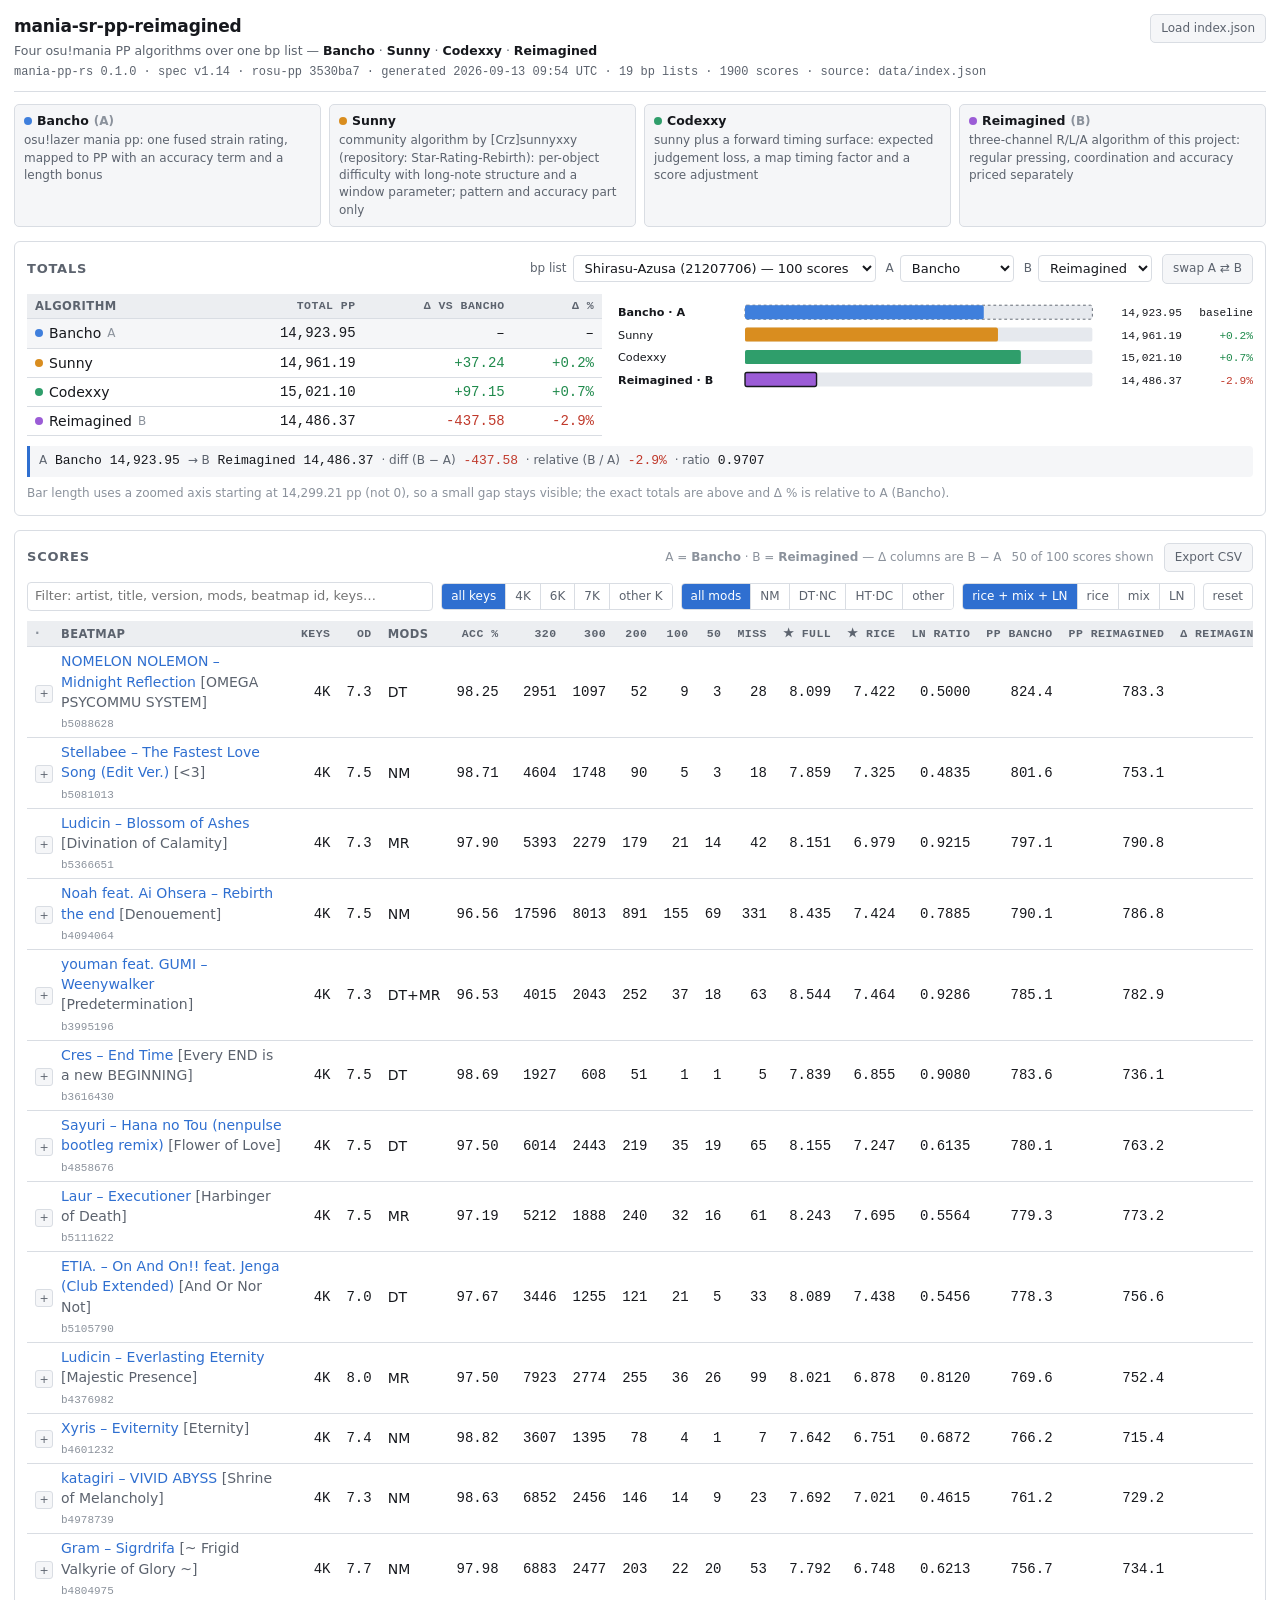
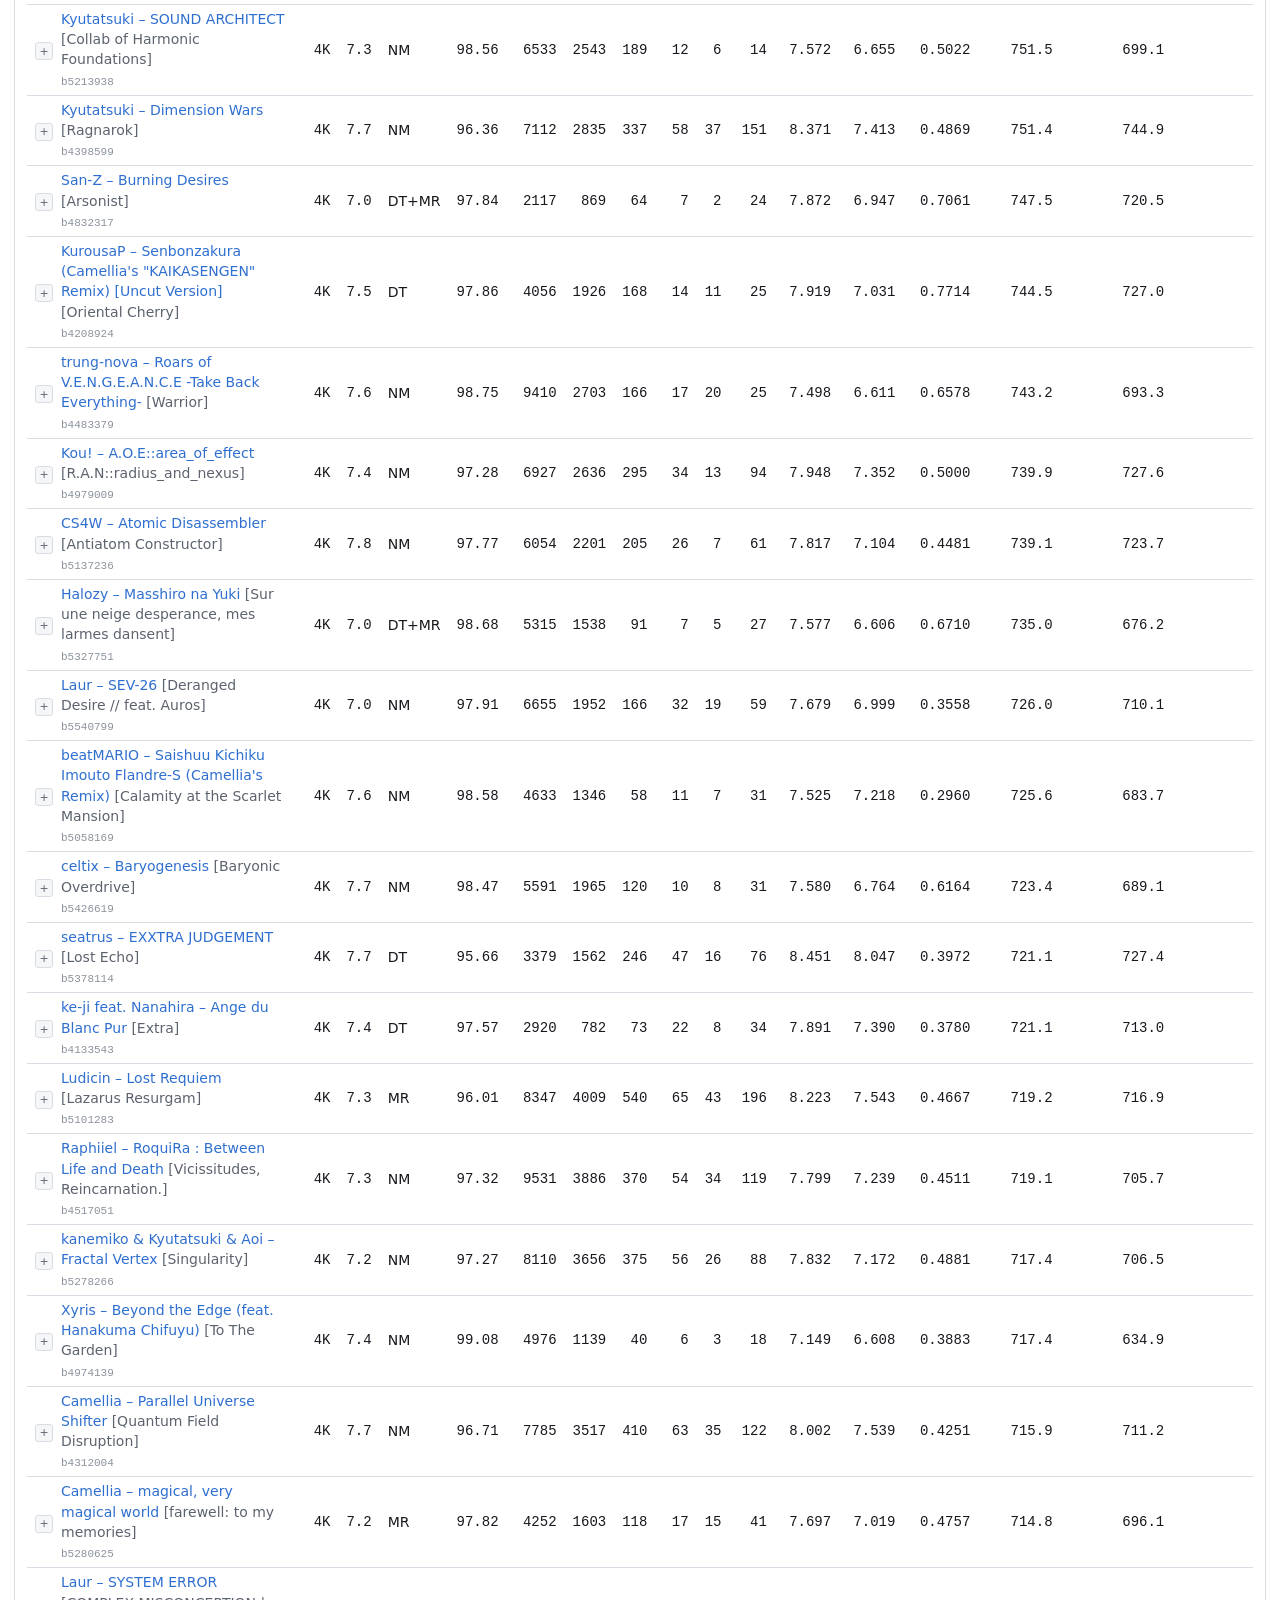
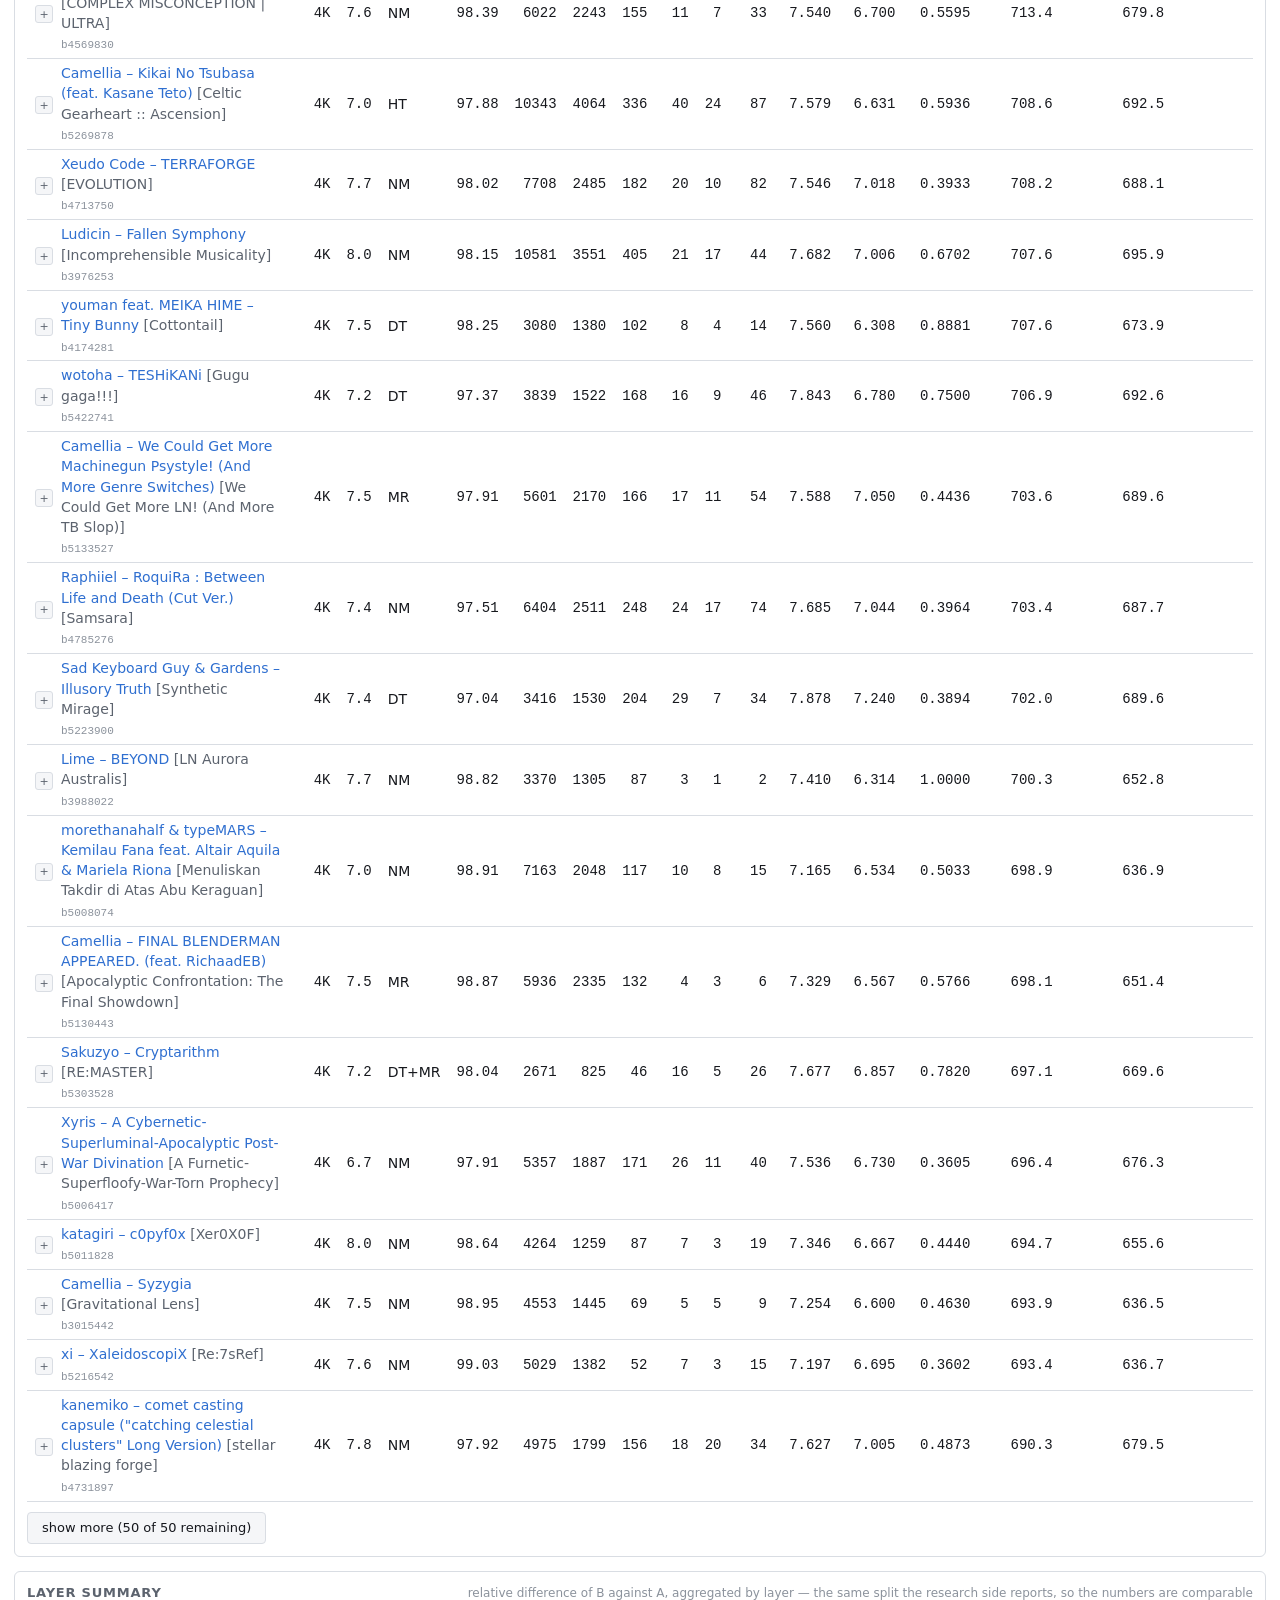
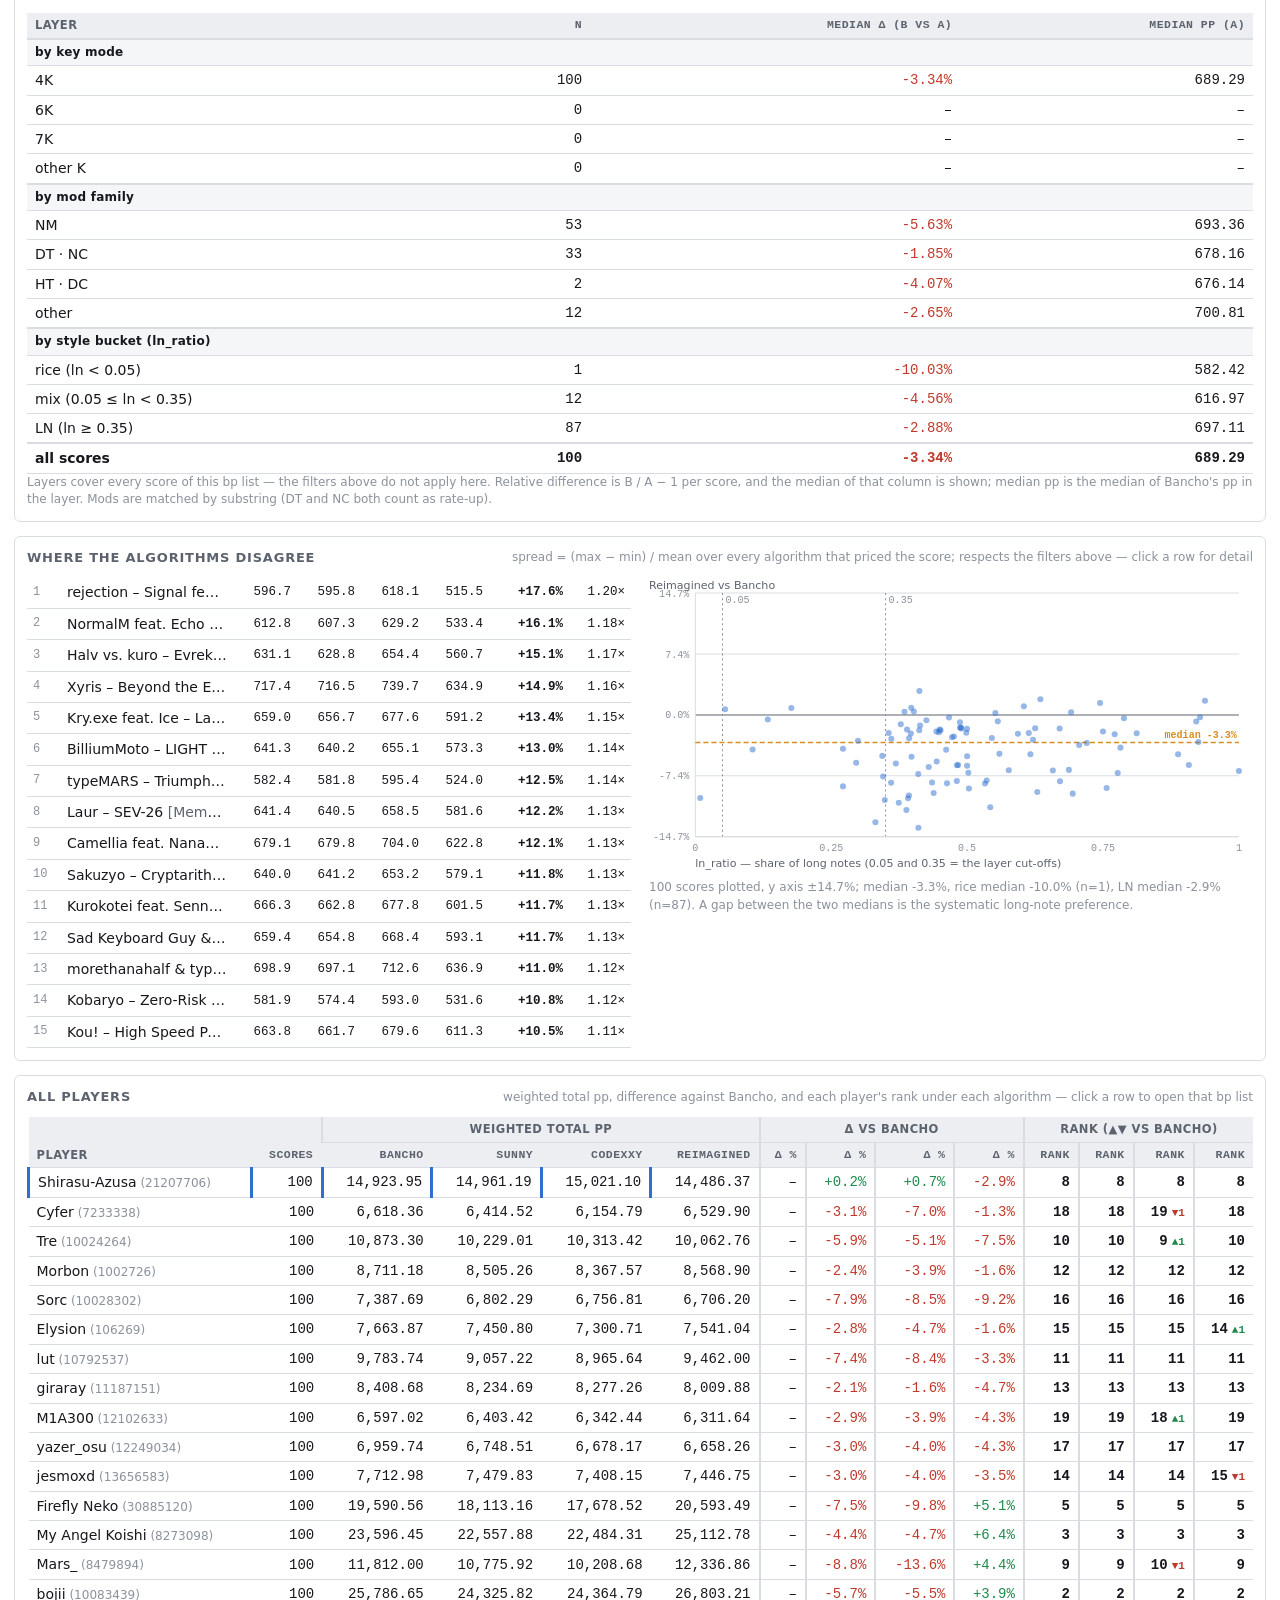
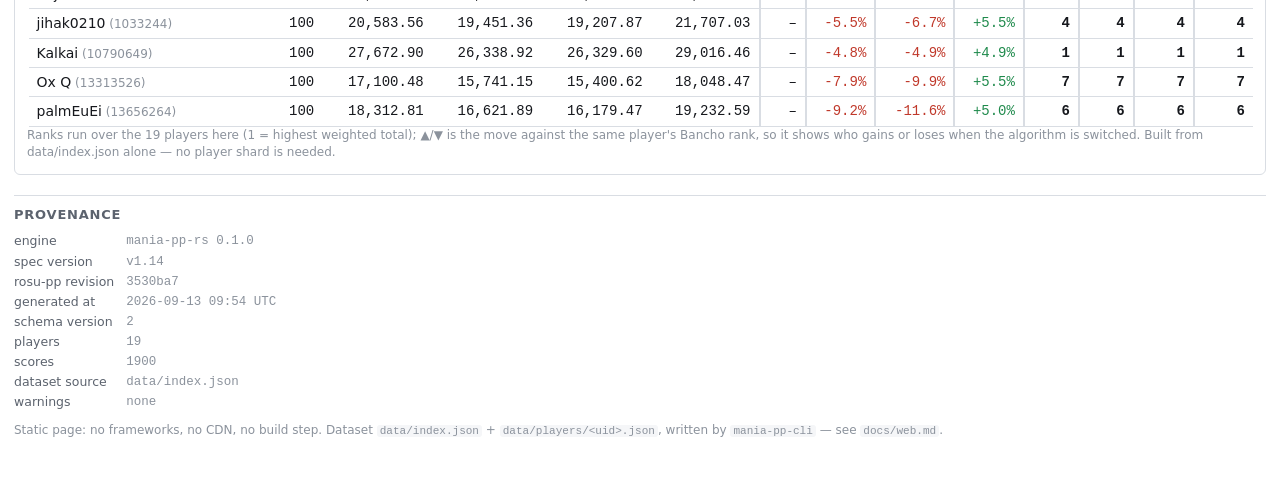
==== docs/index.html @ dc4accb8 "feat: per-algorithm source layout, sharded columnar dataset, 19-player fixture, richer site Structur" ====
<!doctype html>
<html lang="en">
<head>
<meta charset="utf-8">
<meta name="viewport" content="width=device-width, initial-scale=1">
<title>mania-sr-pp-reimagined — osu!mania PP algorithm comparison</title>
<link rel="icon" href="data:,">
<link rel="stylesheet" href="styles.css">
</head>
<body>

<header class="site-head">
  <div class="head-main">
    <h1>mania-sr-pp-reimagined</h1>
    <p class="tagline">Four osu!mania PP algorithms over one bp list —
      <strong>Bancho</strong> · <strong>Sunny</strong> · <strong>Codexxy</strong> · <strong>Reimagined</strong></p>
    <p class="meta" id="meta">no dataset loaded</p>
  </div>
  <label class="btn-file" title="Load data/index.json from your machine">
    Load index.json
    <input type="file" id="file-head" accept=".json,application/json" hidden>
  </label>
</header>

<!-- Data caveats: locally loaded file, unexpected schema_version, engine warnings. -->
<p class="note" id="source-note" hidden></p>

<!-- Empty state: data/index.json is missing or unreadable. Manual loading is the way in. -->
<section class="loader" id="loader" hidden>
  <h2 id="loader-title">No dataset yet</h2>
  <p class="why" id="loader-why"></p>
  <p class="hint" id="loader-hint"></p>
  <pre class="cmd"><code>cargo run --release -p mania-pp-cli -- \
  --fixture fixtures/bp-lists.tsv \
  --maps    /path/to/osu/map/cache \
  --out     docs/data</code></pre>
  <div class="drop drop-zone" id="drop">
    <strong>Drop <code>data/index.json</code> here</strong>
    <span>or</span>
    <label class="btn-file">choose a file<input type="file" id="file-drop" accept=".json,application/json" hidden></label>
  </div>
  <p class="hint">The file is read in your browser — it is not uploaded anywhere. Player shards
    (<code>data/players/&lt;uid&gt;.json</code>) are still fetched from this directory, so the full
    view needs the site served over HTTP; a single player shard can also be dropped here on its own.</p>
  <p class="err" id="loader-err" hidden></p>
</section>

<!-- Plain-English description of each algorithm, from the data file when present. -->
<section class="legend" id="legend" hidden></section>

<main>
  <!-- 1. Per-player summary + 2. pairwise A/B selection and its bar chart. -->
  <section class="panel" id="panel-summary" hidden>
    <div class="panel-head">
      <h2>Totals</h2>
      <div class="controls">
        <label class="pick">bp list
          <select id="user-select"></select>
        </label>
        <label class="pick">A <select id="algo-a" aria-label="Algorithm A (baseline)"></select></label>
        <label class="pick">B <select id="algo-b" aria-label="Algorithm B"></select></label>
        <button type="button" class="btn" id="swap-ab" title="Swap A and B">swap A ⇄ B</button>
      </div>
    </div>
    <div class="summary">
      <div class="summary-table" id="total-table"></div>
      <div class="summary-chart" id="total-chart"></div>
    </div>
    <p class="ab-line" id="ab-line"></p>
    <p class="hint" id="total-note"></p>
  </section>

  <!-- Broken or missing shard: the summary above still comes from the index. -->
  <section class="panel panel-error" id="panel-shard-error" hidden>
    <h2 id="shard-error-title">Player data unavailable</h2>
    <p class="err" id="shard-error-text"></p>
    <p class="hint">The weighted totals above are read from <code>data/index.json</code> and stay
      valid; everything that needs the individual scores does not. Reload the page or pick another
      bp list to try again.</p>
    <p><button type="button" class="btn" id="shard-retry">retry this bp list</button></p>
  </section>

  <!-- 3. rank shift, 4. full metadata, 8. CSV export. -->
  <section class="panel" id="panel-scores" hidden>
    <div class="panel-head">
      <h2>Scores</h2>
      <div class="controls">
        <span class="hint" id="ab-note"></span>
        <span class="hint" id="score-count"></span>
        <button type="button" class="btn" id="export-csv">Export CSV</button>
      </div>
    </div>

    <div class="filters">
      <input type="search" id="q" placeholder="Filter: artist, title, version, mods, beatmap id, keys…" autocomplete="off" aria-label="Free-text filter">
      <div class="chips" role="group" aria-label="Keys filter">
        <button type="button" class="chip is-on" data-f="keys" data-v="all" aria-pressed="true">all keys</button>
        <button type="button" class="chip" data-f="keys" data-v="4" aria-pressed="false">4K</button>
        <button type="button" class="chip" data-f="keys" data-v="6" aria-pressed="false">6K</button>
        <button type="button" class="chip" data-f="keys" data-v="7" aria-pressed="false">7K</button>
        <button type="button" class="chip" data-f="keys" data-v="other" aria-pressed="false">other K</button>
      </div>
      <div class="chips" role="group" aria-label="Mods filter">
        <button type="button" class="chip is-on" data-f="mods" data-v="all" aria-pressed="true">all mods</button>
        <button type="button" class="chip" data-f="mods" data-v="nm" aria-pressed="false">NM</button>
        <button type="button" class="chip" data-f="mods" data-v="dt" aria-pressed="false">DT·NC</button>
        <button type="button" class="chip" data-f="mods" data-v="ht" aria-pressed="false">HT·DC</button>
        <button type="button" class="chip" data-f="mods" data-v="other" aria-pressed="false">other</button>
      </div>
      <div class="chips" role="group" aria-label="Style filter">
        <button type="button" class="chip is-on" data-f="ln" data-v="all" aria-pressed="true">rice + mix + LN</button>
        <button type="button" class="chip" data-f="ln" data-v="rice" aria-pressed="false">rice</button>
        <button type="button" class="chip" data-f="ln" data-v="mix" aria-pressed="false">mix</button>
        <button type="button" class="chip" data-f="ln" data-v="ln" aria-pressed="false">LN</button>
      </div>
      <button type="button" class="chip reset" id="f-reset">reset</button>
    </div>

    <div class="table-wrap">
      <table id="score-table" class="scores">
        <thead></thead>
        <tbody></tbody>
      </table>
    </div>
    <p class="more"><button type="button" id="show-more" hidden>show more</button></p>
  </section>

  <!-- 5. Layer summary: key mode / mod family / style bucket, relative difference B vs A. -->
  <section class="panel" id="panel-layers" hidden>
    <div class="panel-head">
      <h2>Layer summary</h2>
      <span class="hint">relative difference of B against A, aggregated by layer — the same split the
        research side reports, so the numbers are comparable</span>
    </div>
    <div class="table-wrap" id="layer-table"></div>
    <p class="hint" id="layer-note"></p>
  </section>

  <!-- 6. Disagreement: normalised spread over all four algorithms + an LN-ratio scatter. -->
  <section class="panel" id="panel-disagree" hidden>
    <div class="panel-head">
      <h2>Where the algorithms disagree</h2>
      <span class="hint">spread = (max − min) / mean over every algorithm that priced the score;
        respects the filters above — click a row for detail</span>
    </div>
    <div class="dis-agree">
      <div class="dis-list" id="disagree"></div>
      <div class="scatter-box">
        <div id="scatter"></div>
        <p class="hint" id="scatter-note"></p>
      </div>
    </div>
  </section>

  <!-- 7. Cross-player overview, straight from the index (no shards needed). -->
  <section class="panel" id="panel-overview" hidden>
    <div class="panel-head">
      <h2>All players</h2>
      <span class="hint">weighted total pp, difference against Bancho, and each player's rank under
        each algorithm — click a row to open that bp list</span>
    </div>
    <div class="table-wrap" id="overview-table"></div>
    <p class="hint" id="overview-note"></p>
  </section>
</main>

<!-- 9. Provenance: exactly which build produced these numbers. -->
<footer>
  <h2>Provenance</h2>
  <dl class="prov" id="prov"></dl>
  <p class="hint">Static page: no frameworks, no CDN, no build step. Dataset
    <code>data/index.json</code> + <code>data/players/&lt;uid&gt;.json</code>, written by
    <code>mania-pp-cli</code> — see <code>docs/web.md</code>.</p>
</footer>

<div class="drag-hint" id="drag-hint" hidden>Drop <code>index.json</code> to load it</div>

<noscript><p class="note">This page needs JavaScript to read and render
  <code>data/index.json</code>.</p></noscript>
<script src="app.js"></script>
</body>
</html>
---- docs/styles.css ----
/* mania PP algorithm comparison — dense, data-first, light/dark aware. */

:root {
  --bg: #ffffff;
  --bg-soft: #f5f6f8;
  --bg-head: #eceef1;
  --fg: #16181d;
  --fg-dim: #5c636e;
  --fg-faint: #8b929c;
  --line: #d9dde3;
  --track: #e6e9ee;
  --accent: #2f6fd0;
  --a-bancho: #3f7fdc;
  --a-sunny: #d98d1f;
  --a-codexxy: #2f9e6b;
  --a-reimagined: #9b5cd6;
  --up: #1f8a4c;
  --down: #c0392b;
  --mono: ui-monospace, SFMono-Regular, "SF Mono", Menlo, Consolas, "Liberation Mono", monospace;
}

@media (prefers-color-scheme: dark) {
  :root {
    --bg: #16181c;
    --bg-soft: #1d2026;
    --bg-head: #23272e;
    --fg: #e7eaef;
    --fg-dim: #a3abb6;
    --fg-faint: #79818d;
    --line: #313640;
    --track: #2b3038;
    --accent: #79aef5;
    --a-bancho: #6fa2ee;
    --a-sunny: #e8ab50;
    --a-codexxy: #56c191;
    --a-reimagined: #bb8ceb;
    --up: #5cc98a;
    --down: #f08a7d;
  }
}

* { box-sizing: border-box; }

/* Author `display` rules would otherwise beat the UA stylesheet for [hidden]. */
[hidden] { display: none !important; }

body {
  margin: 0;
  padding: 0 14px 40px;
  background: var(--bg);
  color: var(--fg);
  font: 14px/1.45 system-ui, -apple-system, "Segoe UI", Roboto, sans-serif;
  -webkit-text-size-adjust: 100%;
}

h1 { font-size: 17px; margin: 0; letter-spacing: -0.01em; }
h2 { font-size: 13px; margin: 0; text-transform: uppercase; letter-spacing: 0.06em; color: var(--fg-dim); }
code { font-family: var(--mono); font-size: 0.92em; background: var(--bg-soft); padding: 0 3px; border-radius: 3px; }
a { color: var(--accent); text-decoration: none; }
a:hover { text-decoration: underline; }
.hint { color: var(--fg-faint); font-size: 12px; margin: 0; }
/* Every numeral on the page is monospace and tabular, so columns line up. */
.num, .fig, td.num, th.num { font-family: var(--mono); font-variant-numeric: tabular-nums; }
.up { color: var(--up); }
.down { color: var(--down); }

/* ---------------------------------------------------------------- header -- */

.site-head {
  display: flex; align-items: flex-start; justify-content: space-between; gap: 12px;
  padding: 14px 0 10px; border-bottom: 1px solid var(--line); flex-wrap: wrap;
}
.site-head .head-main { min-width: 0; }
.meta { margin: 4px 0 0; font-size: 12px; color: var(--fg-dim); font-family: var(--mono); }
.tagline { margin: 3px 0 0; font-size: 12.5px; color: var(--fg-dim); }
.tagline strong { color: var(--fg); font-weight: 600; }

.btn-file, .btn {
  display: inline-block; padding: 5px 10px; border: 1px solid var(--line); border-radius: 5px;
  background: var(--bg-soft); font: inherit; font-size: 12px; cursor: pointer; white-space: nowrap;
  color: var(--fg-dim);
}
.btn-file:hover, .btn:hover { border-color: var(--accent); color: var(--fg); }
.btn:disabled { opacity: 0.5; cursor: default; border-color: var(--line); color: var(--fg-faint); }

.note {
  margin: 10px 0 0; padding: 8px 10px; border-left: 3px solid var(--a-sunny);
  background: var(--bg-soft); font-size: 12.5px; color: var(--fg-dim); border-radius: 0 4px 4px 0;
}
.note strong { color: var(--down); }

/* ---------------------------------------------------------------- loader -- */

.loader {
  margin-top: 14px; padding: 14px; border: 1px solid var(--line); border-radius: 6px; background: var(--bg-soft);
}
.loader h2 { text-transform: none; letter-spacing: 0; font-size: 15px; color: var(--fg); margin-bottom: 8px; }
.loader .why { font-size: 12.5px; color: var(--fg-dim); font-family: var(--mono); white-space: pre-wrap; margin: 0 0 8px; }
.loader .hint { margin: 0 0 8px; }
pre.cmd {
  margin: 0 0 12px; padding: 9px 10px; overflow-x: auto; border: 1px solid var(--line); border-radius: 4px;
  background: var(--bg); font-family: var(--mono); font-size: 12px; line-height: 1.5; color: var(--fg-dim);
}
pre.cmd code { background: none; padding: 0; }
.drop {
  margin-top: 4px; padding: 20px 14px; border: 2px dashed var(--line); border-radius: 6px;
  display: flex; gap: 10px; align-items: center; justify-content: center; flex-wrap: wrap;
  font-size: 13px; color: var(--fg-dim); background: var(--bg);
}
.drop.over { border-color: var(--accent); color: var(--fg); }
.err { margin: 10px 0 0; color: var(--down); font-size: 12.5px; }

/* ---------------------------------------------------------------- legend -- */

.legend { margin-top: 12px; display: flex; flex-wrap: wrap; gap: 8px; }
.legend .card {
  flex: 1 1 210px; border: 1px solid var(--line); border-radius: 5px; padding: 7px 9px; background: var(--bg-soft);
}
.legend .name { font-weight: 600; font-size: 12.5px; display: flex; align-items: center; gap: 5px; }
.legend .desc { font-size: 12px; color: var(--fg-dim); margin-top: 2px; }
.legend-note { flex: 1 1 100%; }
.dot { width: 8px; height: 8px; border-radius: 50%; display: inline-block; flex: none; }

/* algorithm colours (shared by legend, table dots, SVG bars and scatter) */
.c-bancho { background: var(--a-bancho); }
.c-sunny { background: var(--a-sunny); }
.c-codexxy { background: var(--a-codexxy); }
.c-reimagined { background: var(--a-reimagined); }
.c-other { background: var(--fg-faint); }

/* --------------------------------------------------------------- panels -- */

main { margin-top: 14px; display: flex; flex-direction: column; gap: 14px; }
.panel { border: 1px solid var(--line); border-radius: 6px; padding: 12px; }
.panel-error { border-color: var(--down); }
.panel-head { display: flex; align-items: center; justify-content: space-between; gap: 12px; flex-wrap: wrap; margin-bottom: 10px; }
.controls { display: flex; align-items: center; gap: 10px; flex-wrap: wrap; }
.pick { font-size: 12px; color: var(--fg-dim); display: flex; align-items: center; gap: 6px; }
select, input[type="search"] {
  font: inherit; font-size: 13px; padding: 4px 7px; color: var(--fg);
  background: var(--bg); border: 1px solid var(--line); border-radius: 4px;
}
input[type="search"] { flex: 1 1 260px; min-width: 180px; }
.empty { color: var(--fg-faint); font-size: 13px; margin: 6px 0; }

/* -------------------------------------------------------------- summary -- */

.summary { display: flex; gap: 16px; flex-wrap: wrap; align-items: flex-start; }
/* min-width:0 + overflow so a narrow phone scrolls the table instead of the page. */
.summary-table { flex: 1 1 360px; min-width: 0; overflow-x: auto; }
.summary-chart { flex: 1 1 420px; min-width: 0; }
.ab-line {
  margin: 10px 0 0; font-family: var(--mono); font-variant-numeric: tabular-nums; font-size: 13px;
  padding: 6px 9px; background: var(--bg-soft); border-left: 3px solid var(--accent); border-radius: 0 4px 4px 0;
}
.ab-line .role { font-family: system-ui, sans-serif; color: var(--fg-dim); font-size: 12px; }
#total-note { margin-top: 8px; }
tr.is-baseline td { background: var(--bg-soft); }

table { border-collapse: collapse; width: 100%; }
th, td { text-align: left; padding: 4px 8px; border-bottom: 1px solid var(--line); }
thead th {
  font-size: 11.5px; text-transform: uppercase; letter-spacing: 0.04em; color: var(--fg-dim);
  background: var(--bg-head); white-space: nowrap; vertical-align: bottom;
}
/* Sticky only for the long score table; a sticky short table just paints over itself. */
table.scores thead th { position: sticky; top: 0; z-index: 1; }
tbody tr:hover { background: var(--bg-soft); }
.alg-name { display: flex; align-items: center; gap: 6px; white-space: nowrap; }
tr.row-active td { border-left: 3px solid var(--accent); }

/* ------------------------------------------------------------ bar chart -- */

.barchart { display: block; width: 100%; height: auto; max-width: 680px; }
.barchart text { fill: var(--fg); font-size: 12px; font-family: system-ui, sans-serif; }
.barchart text.val, .barchart text.delta { font-family: var(--mono); font-variant-numeric: tabular-nums; }
.barchart text.axis { fill: var(--fg-faint); font-size: 11px; }
/* SVG text needs `fill`, not `color`, so the sign colours are restated here. */
.barchart text.up { fill: var(--up); }
.barchart text.down { fill: var(--down); }
.barchart rect.track { fill: var(--track); }
.barchart rect.bar { fill: var(--fg-faint); }
.barchart g.alg-bancho rect.bar { fill: var(--a-bancho); }
.barchart g.alg-sunny rect.bar { fill: var(--a-sunny); }
.barchart g.alg-codexxy rect.bar { fill: var(--a-codexxy); }
.barchart g.alg-reimagined rect.bar { fill: var(--a-reimagined); }
.barchart g.alg-other rect.bar { fill: var(--fg-faint); }
.barchart g.alg-other { fill: var(--fg-faint); }
.barchart g.is-a text.lbl, .barchart g.is-b text.lbl { font-weight: 700; }
.barchart g.is-b rect.bar { stroke: var(--fg); stroke-width: 1.5; }
.barchart g.is-a rect.track { stroke: var(--fg-dim); stroke-width: 1; stroke-dasharray: 3 3; }

/* -------------------------------------------------------------- filters -- */

.filters { display: flex; flex-wrap: wrap; gap: 8px; align-items: center; margin-bottom: 10px; }
.chips { display: flex; gap: 0; border: 1px solid var(--line); border-radius: 4px; overflow: hidden; }
.chip {
  font: inherit; font-size: 12px; padding: 4px 9px; border: 0; border-right: 1px solid var(--line);
  background: var(--bg); color: var(--fg-dim); cursor: pointer; white-space: nowrap;
}
.chips .chip:last-child { border-right: 0; }
.chip:hover { background: var(--bg-soft); color: var(--fg); }
.chip.is-on { background: var(--accent); color: #fff; }
.chip.reset { border: 1px solid var(--line); border-radius: 4px; }

/* ---------------------------------------------------------- score table -- */

.table-wrap { overflow-x: auto; }
table.scores { min-width: 1100px; }
table.scores th.sortable { cursor: pointer; user-select: none; }
table.scores th.sortable:hover { color: var(--fg); }
table.scores th[aria-sort="ascending"]::after { content: " ▲"; color: var(--accent); }
table.scores th[aria-sort="descending"]::after { content: " ▼"; color: var(--accent); }
table.scores td.map { min-width: 240px; max-width: 420px; }
table.scores td.map .ver { color: var(--fg-dim); }
table.scores td.map .bid { color: var(--fg-faint); font-size: 11px; font-family: var(--mono); }
table.scores td.cell-toggle { width: 22px; padding-right: 0; }
.row-toggle {
  font: inherit; font-size: 11px; line-height: 1; width: 18px; height: 18px; padding: 0; cursor: pointer;
  background: var(--bg-soft); color: var(--fg-dim); border: 1px solid var(--line); border-radius: 3px;
}
.row-toggle:hover { border-color: var(--accent); color: var(--fg); }
td.num, th.num { text-align: right; }
tr.detail > td { background: var(--bg-soft); }
.detail-grid { display: flex; gap: 18px; flex-wrap: wrap; font-size: 12px; }
.detail-grid dl { display: grid; grid-template-columns: auto auto; gap: 1px 10px; margin: 0; }
.detail-grid dt { color: var(--fg-dim); }
.detail-grid dd { margin: 0; font-family: var(--mono); font-variant-numeric: tabular-nums; }
/* Rank shift: a score that climbs under B is green, one that drops is red. */
.shift { font-family: var(--mono); font-variant-numeric: tabular-nums; }
.shift-mid { background: color-mix(in srgb, var(--accent) 14%, transparent); }
.shift-big { background: color-mix(in srgb, var(--accent) 26%, transparent); font-weight: 700; }
.more { margin: 10px 0 0; display: flex; align-items: center; gap: 10px; flex-wrap: wrap; }
.more button, #show-more {
  font: inherit; font-size: 13px; padding: 6px 14px; cursor: pointer;
  background: var(--bg-soft); color: var(--fg); border: 1px solid var(--line); border-radius: 4px;
}
#show-more:hover { border-color: var(--accent); }

/* --------------------------------------------------------- layer table -- */

table.layers td.num, table.layers th.num { text-align: right; }
table.layers tr.layer-group th {
  text-transform: none; letter-spacing: 0.02em; font-size: 12px; color: var(--fg);
  background: var(--bg-soft); border-top: 2px solid var(--line);
}
table.layers tr.layer-total td { border-top: 2px solid var(--line); font-weight: 600; }
table.layers td.layer-name { white-space: nowrap; }

/* --------------------------------------------------------- disagreement -- */

.dis-agree { display: flex; gap: 18px; flex-wrap: wrap; align-items: flex-start; }
.dis-list { flex: 1 1 420px; min-width: 0; display: flex; flex-direction: column; }
/* Flex, not a fixed grid: the number of algorithm columns varies with the file. */
.dis-row-main {
  display: flex; gap: 8px; align-items: center; padding: 5px 6px;
  border-bottom: 1px solid var(--line); cursor: pointer;
}
.dis-row-main:hover { background: var(--bg-soft); }
.dis-rank { flex: 0 0 26px; color: var(--fg-faint); font-family: var(--mono); font-size: 12px; }
.dis-map { flex: 1 1 auto; min-width: 0; overflow: hidden; text-overflow: ellipsis; white-space: nowrap; }
.dis-map .ver { color: var(--fg-dim); }
.dis-pp { flex: 0 0 56px; text-align: right; font-family: var(--mono); font-size: 12.5px; font-variant-numeric: tabular-nums; }
.dis-spread { flex: 0 0 72px; text-align: right; font-family: var(--mono); font-size: 12.5px; font-weight: 600; }
.dis-extra { flex: 0 0 54px; }
.dis-detail { border-bottom: 1px solid var(--line); background: var(--bg-soft); }

/* ---------------------------------------------------------- scatter plot -- */

.scatter-box { flex: 1 1 420px; min-width: 0; }
.scatter { display: block; width: 100%; height: auto; max-width: 620px; }
.scatter text { fill: var(--fg-faint); font-size: 10px; font-family: var(--mono); }
.scatter .dot { fill: var(--accent); fill-opacity: 0.5; stroke: none; cursor: pointer; }
.scatter .dot:hover { fill-opacity: 1; stroke: var(--fg); stroke-width: 1; }
.scatter .rule { stroke: var(--line); stroke-width: 1; }
.scatter .bucket { stroke: var(--fg-faint); stroke-width: 1; stroke-dasharray: 2 3; }
.scatter .zero { stroke: var(--fg-dim); stroke-width: 1; }
.scatter .median { stroke: var(--a-sunny); stroke-width: 1.5; stroke-dasharray: 5 3; }
.scatter .axis-label { fill: var(--fg-dim); font-family: system-ui, sans-serif; font-size: 11px; }
.scatter .median-label { fill: var(--a-sunny); font-weight: 600; }

@media (max-width: 860px) {
  .dis-row-main .dis-pp, .dis-row-main .dis-extra { display: none; }
  .detail-grid { flex-direction: column; gap: 8px; }
}

/* -------------------------------------------------------------- overview -- */

table.overview { min-width: 900px; }
table.overview th.group { text-align: center; border-left: 2px solid var(--line); }
table.overview td.blk, table.overview th.blk { border-left: 2px solid var(--line); }
table.overview tbody tr { cursor: pointer; }
table.overview .pname { white-space: nowrap; }
table.overview .rank { font-family: var(--mono); font-weight: 600; }
table.overview .rank-shift { font-size: 11px; margin-left: 4px; }

/* --------------------------------------------------------------- footer -- */

.prov { display: grid; grid-template-columns: max-content 1fr; gap: 2px 12px; margin: 8px 0 10px; font-size: 12.5px; }
.prov dt { color: var(--fg-dim); }
.prov dd { margin: 0; font-family: var(--mono); font-variant-numeric: tabular-nums; word-break: break-word; }
.prov .warn { color: var(--down); font-family: system-ui, sans-serif; }
.prov .warn-list { margin: 2px 0 0; padding-left: 16px; font-family: system-ui, sans-serif; color: var(--fg-dim); }
.prov .warn-list li { margin: 1px 0; }

/* Drop overlay, used when data could not be fetched (typically file://). */
.drag-hint {
  position: fixed; inset: 0; z-index: 9; display: flex; align-items: center; justify-content: center;
  background: color-mix(in srgb, var(--bg) 82%, transparent); border: 3px dashed var(--accent);
  font-size: 16px; pointer-events: none;
}

footer { margin-top: 20px; padding-top: 10px; border-top: 1px solid var(--line); color: var(--fg-faint); font-size: 12px; }
footer p { margin: 0; }
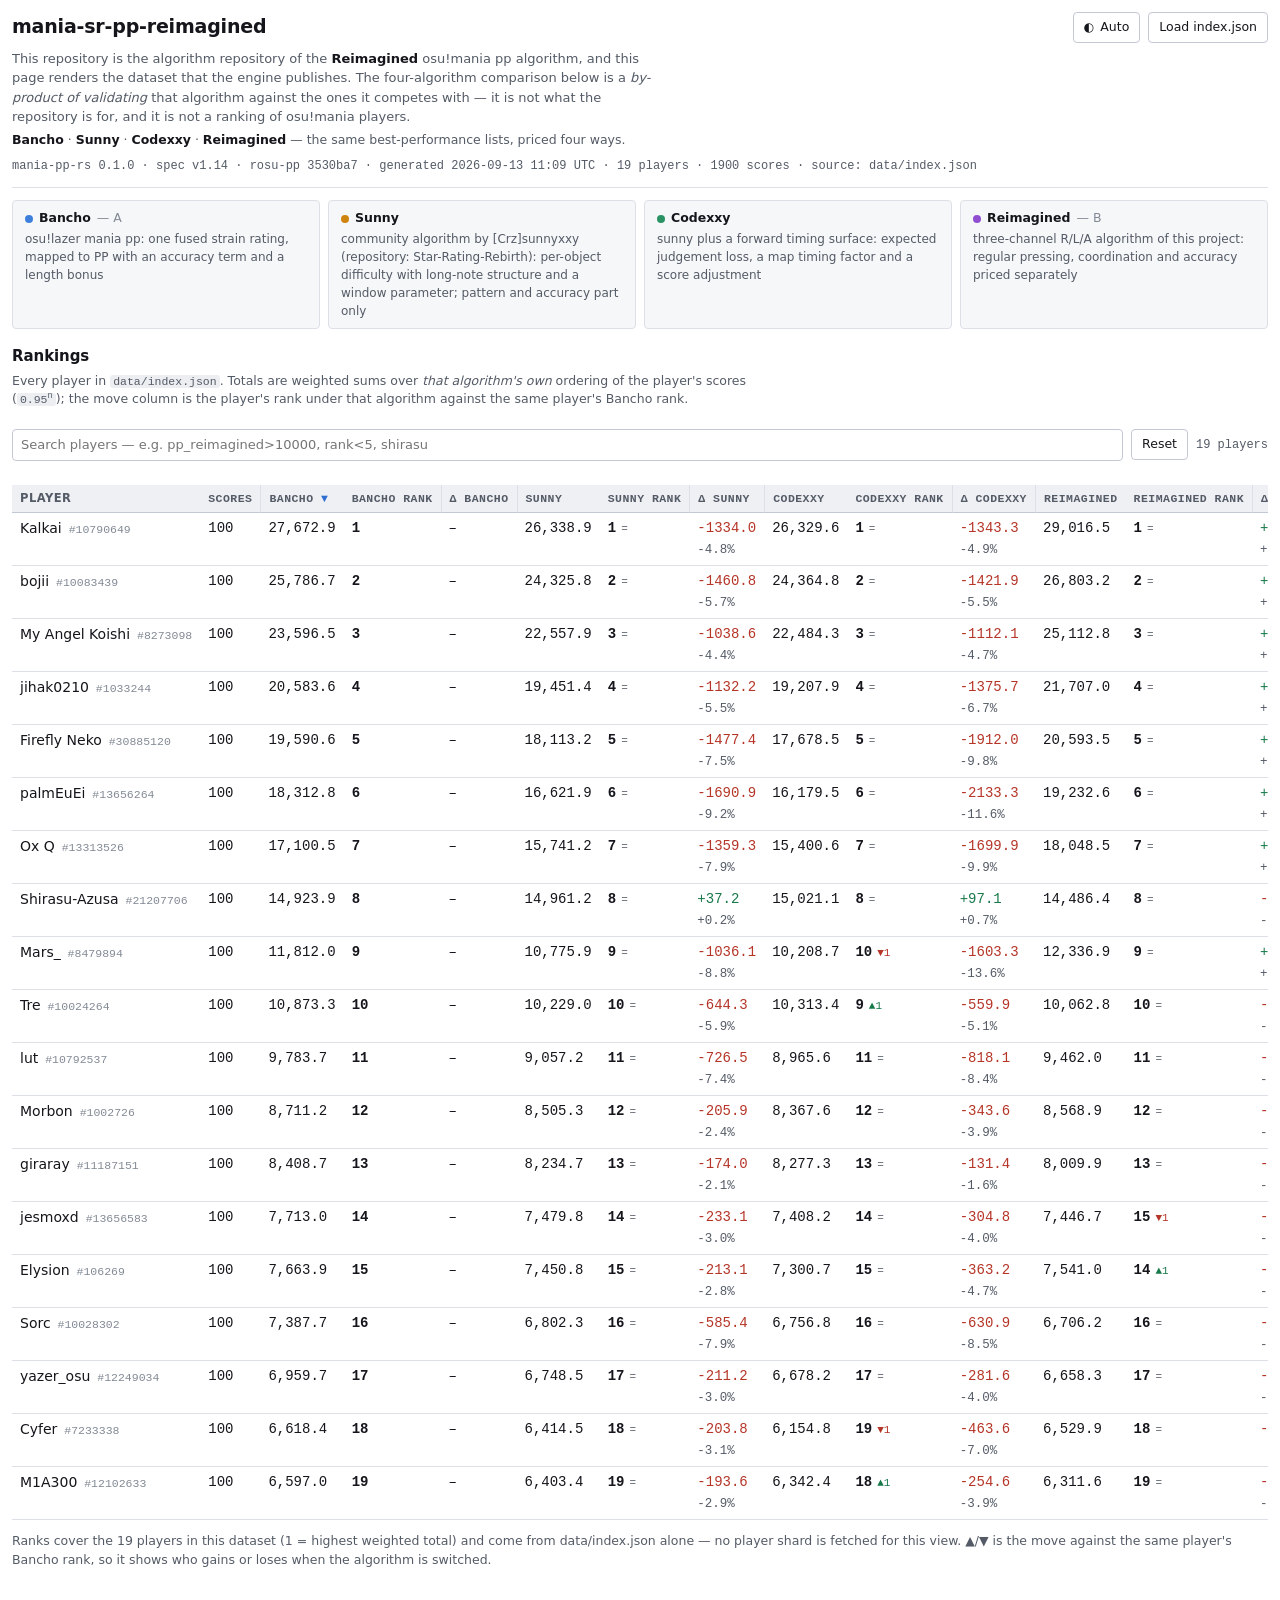
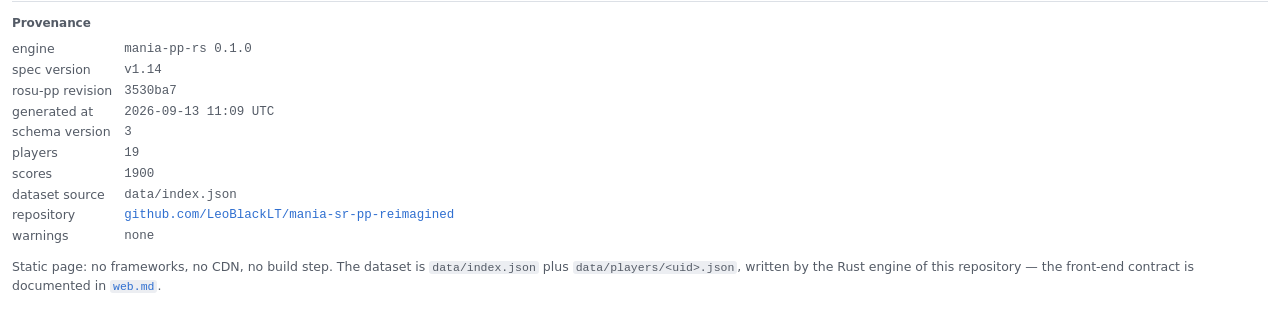
==== commit 40224b65: "feat: rankings + player views, osu!-style search, dark mode, correct osu! links (schema 3) Data (sch" ====
--- a/docs/index.html
+++ b/docs/index.html
@@ -3,180 +3,270 @@
 <head>
 <meta charset="utf-8">
 <meta name="viewport" content="width=device-width, initial-scale=1">
-<title>mania-sr-pp-reimagined — osu!mania PP algorithm comparison</title>
+<meta name="color-scheme" content="light dark">
+<title>mania-sr-pp-reimagined — osu!mania PP algorithm</title>
+<meta name="description" content="The algorithm repository of the Reimagined osu!mania pp algorithm: a static viewer over the engine's published dataset, with Bancho, Sunny, Codexxy and Reimagined priced on the same best-performance lists.">
 <link rel="icon" href="data:,">
 <link rel="stylesheet" href="styles.css">
+
+<!-- Theme is applied before the first paint: the stylesheet answers to
+     <html data-theme>, and the stored choice (or the system preference) has to
+     be on the element before the body renders, or the page flashes. -->
+<script>
+(function () {
+  var pref = 'auto';
+  try { var v = localStorage.getItem('mania-sr-pp.theme'); if (v === 'light' || v === 'dark') pref = v; } catch (e) { /* private mode */ }
+  document.documentElement.setAttribute('data-theme', pref);
+})();
+</script>
 </head>
 <body>
+
+<a class="skip" href="#main">Skip to content</a>
 
 <header class="site-head">
   <div class="head-main">
     <h1>mania-sr-pp-reimagined</h1>
-    <p class="tagline">Four osu!mania PP algorithms over one bp list —
-      <strong>Bancho</strong> · <strong>Sunny</strong> · <strong>Codexxy</strong> · <strong>Reimagined</strong></p>
+    <!-- The point of the repository, stated first: the algorithm is the product.
+         The four-way comparison only exists because the algorithm has to be
+         validated against the algorithms it is meant to improve on. -->
+    <p class="about">This repository is the algorithm repository of the <strong>Reimagined</strong>
+      osu!mania pp algorithm, and this page renders the dataset that the engine publishes.
+      The four-algorithm comparison below is a <em>by-product of validating</em> that algorithm
+      against the ones it competes with — it is not what the repository is for, and it is not a
+      ranking of osu!mania players.</p>
+    <p class="tagline"><strong>Bancho</strong> · <strong>Sunny</strong> · <strong>Codexxy</strong>
+      · <strong>Reimagined</strong> — the same best-performance lists, priced four ways.</p>
     <p class="meta" id="meta">no dataset loaded</p>
   </div>
-  <label class="btn-file" title="Load data/index.json from your machine">
-    Load index.json
-    <input type="file" id="file-head" accept=".json,application/json" hidden>
-  </label>
+  <div class="head-actions">
+    <button type="button" class="btn" id="theme-toggle" aria-label="Colour theme: auto">
+      <span class="theme-icon" aria-hidden="true" id="theme-icon">◐</span>
+      <span id="theme-label">Auto</span>
+    </button>
+    <button type="button" class="btn" id="load-open" title="Load data/index.json from this machine">Load index.json</button>
+    <input type="file" id="file-input" accept=".json,application/json" hidden>
+  </div>
 </header>
 
-<!-- Data caveats: locally loaded file, unexpected schema_version, engine warnings. -->
+<!-- One line for every data caveat: local file, unexpected schema_version,
+     engine warnings, a failed manual load. -->
 <p class="note" id="source-note" hidden></p>
 
-<!-- Empty state: data/index.json is missing or unreadable. Manual loading is the way in. -->
-<section class="loader" id="loader" hidden>
-  <h2 id="loader-title">No dataset yet</h2>
+<!-- Empty state: data/index.json is missing or unreadable. Manual loading is
+     the only way in, so it is offered right here. -->
+<section class="loader" id="loader" hidden aria-labelledby="loader-title">
+  <h2 id="loader-title">No dataset</h2>
   <p class="why" id="loader-why"></p>
   <p class="hint" id="loader-hint"></p>
-  <pre class="cmd"><code>cargo run --release -p mania-pp-cli -- \
-  --fixture fixtures/bp-lists.tsv \
-  --maps    /path/to/osu/map/cache \
-  --out     docs/data</code></pre>
-  <div class="drop drop-zone" id="drop">
-    <strong>Drop <code>data/index.json</code> here</strong>
+  <p class="hint">The engine writes the dataset; this page only reads it. From the repository root:</p>
+  <pre class="cmd"><code id="loader-cmd"></code></pre>
+  <div class="drop" id="drop">
+    <strong>Drop <code>index.json</code> here</strong>
     <span>or</span>
-    <label class="btn-file">choose a file<input type="file" id="file-drop" accept=".json,application/json" hidden></label>
+    <button type="button" class="btn" id="loader-browse">Choose a file</button>
   </div>
-  <p class="hint">The file is read in your browser — it is not uploaded anywhere. Player shards
-    (<code>data/players/&lt;uid&gt;.json</code>) are still fetched from this directory, so the full
-    view needs the site served over HTTP; a single player shard can also be dropped here on its own.</p>
+  <p class="hint">A player shard (<code>columns</code> + <code>scores</code>) is accepted too, and renders on
+    its own with its weighted totals derived from the scores. Either way the file is read in the browser
+    — nothing is uploaded. Over HTTP the index is fetched from <code>data/</code> automatically, so the
+    local file is only needed when the dataset is absent.</p>
   <p class="err" id="loader-err" hidden></p>
 </section>
 
-<!-- Plain-English description of each algorithm, from the data file when present. -->
-<section class="legend" id="legend" hidden></section>
-
-<main>
-  <!-- 1. Per-player summary + 2. pairwise A/B selection and its bar chart. -->
-  <section class="panel" id="panel-summary" hidden>
-    <div class="panel-head">
-      <h2>Totals</h2>
-      <div class="controls">
-        <label class="pick">bp list
-          <select id="user-select"></select>
-        </label>
-        <label class="pick">A <select id="algo-a" aria-label="Algorithm A (baseline)"></select></label>
-        <label class="pick">B <select id="algo-b" aria-label="Algorithm B"></select></label>
-        <button type="button" class="btn" id="swap-ab" title="Swap A and B">swap A ⇄ B</button>
-      </div>
-    </div>
-    <div class="summary">
-      <div class="summary-table" id="total-table"></div>
-      <div class="summary-chart" id="total-chart"></div>
-    </div>
-    <p class="ab-line" id="ab-line"></p>
-    <p class="hint" id="total-note"></p>
-  </section>
-
-  <!-- Broken or missing shard: the summary above still comes from the index. -->
-  <section class="panel panel-error" id="panel-shard-error" hidden>
-    <h2 id="shard-error-title">Player data unavailable</h2>
-    <p class="err" id="shard-error-text"></p>
-    <p class="hint">The weighted totals above are read from <code>data/index.json</code> and stay
-      valid; everything that needs the individual scores does not. Reload the page or pick another
-      bp list to try again.</p>
-    <p><button type="button" class="btn" id="shard-retry">retry this bp list</button></p>
-  </section>
-
-  <!-- 3. rank shift, 4. full metadata, 8. CSV export. -->
-  <section class="panel" id="panel-scores" hidden>
-    <div class="panel-head">
-      <h2>Scores</h2>
-      <div class="controls">
-        <span class="hint" id="ab-note"></span>
-        <span class="hint" id="score-count"></span>
-        <button type="button" class="btn" id="export-csv">Export CSV</button>
-      </div>
-    </div>
-
-    <div class="filters">
-      <input type="search" id="q" placeholder="Filter: artist, title, version, mods, beatmap id, keys…" autocomplete="off" aria-label="Free-text filter">
-      <div class="chips" role="group" aria-label="Keys filter">
-        <button type="button" class="chip is-on" data-f="keys" data-v="all" aria-pressed="true">all keys</button>
-        <button type="button" class="chip" data-f="keys" data-v="4" aria-pressed="false">4K</button>
-        <button type="button" class="chip" data-f="keys" data-v="6" aria-pressed="false">6K</button>
-        <button type="button" class="chip" data-f="keys" data-v="7" aria-pressed="false">7K</button>
-        <button type="button" class="chip" data-f="keys" data-v="other" aria-pressed="false">other K</button>
-      </div>
-      <div class="chips" role="group" aria-label="Mods filter">
-        <button type="button" class="chip is-on" data-f="mods" data-v="all" aria-pressed="true">all mods</button>
-        <button type="button" class="chip" data-f="mods" data-v="nm" aria-pressed="false">NM</button>
-        <button type="button" class="chip" data-f="mods" data-v="dt" aria-pressed="false">DT·NC</button>
-        <button type="button" class="chip" data-f="mods" data-v="ht" aria-pressed="false">HT·DC</button>
-        <button type="button" class="chip" data-f="mods" data-v="other" aria-pressed="false">other</button>
-      </div>
-      <div class="chips" role="group" aria-label="Style filter">
-        <button type="button" class="chip is-on" data-f="ln" data-v="all" aria-pressed="true">rice + mix + LN</button>
-        <button type="button" class="chip" data-f="ln" data-v="rice" aria-pressed="false">rice</button>
-        <button type="button" class="chip" data-f="ln" data-v="mix" aria-pressed="false">mix</button>
-        <button type="button" class="chip" data-f="ln" data-v="ln" aria-pressed="false">LN</button>
-      </div>
-      <button type="button" class="chip reset" id="f-reset">reset</button>
-    </div>
-
+<!-- Algorithm descriptions, taken from the dataset when it carries them. -->
+<section class="legend" id="legend" hidden aria-label="Algorithms compared"></section>
+
+<main id="main">
+
+  <!-- =====================================================================
+       View 1 — Rankings (#/players): every player in the index, no shard
+       needed. This is the entry point; a player view links back here.
+       ===================================================================== -->
+  <section class="view" id="view-players" hidden>
+    <div class="view-head">
+      <h2>Rankings</h2>
+      <p class="hint">Every player in <code>data/index.json</code>. Totals are weighted sums over
+        <em>that algorithm's own</em> ordering of the player's scores (<code>0.95<sup>n</sup></code>); the
+        move column is the player's rank under that algorithm against the same player's Bancho rank.</p>
+    </div>
+    <div class="toolbar">
+      <div class="search-line">
+        <label class="sr-only" for="players-q">Search players</label>
+        <input type="search" id="players-q" autocomplete="off" spellcheck="false"
+               placeholder="Search players — e.g. pp_reimagined&gt;10000, rank&lt;5, shirasu" aria-describedby="players-q-count">
+        <button type="button" class="btn" id="players-reset" title="Clear search, sort and the A / B pair">Reset</button>
+        <span class="count" id="players-q-count" role="status"></span>
+      </div>
+    </div>
     <div class="table-wrap">
-      <table id="score-table" class="scores">
+      <table class="grid rankings" id="players-table" aria-describedby="players-note">
+        <caption class="sr-only">Players in the dataset with each algorithm's weighted total pp and rank</caption>
         <thead></thead>
         <tbody></tbody>
       </table>
     </div>
-    <p class="more"><button type="button" id="show-more" hidden>show more</button></p>
+    <p class="hint" id="players-note"></p>
   </section>
 
-  <!-- 5. Layer summary: key mode / mod family / style bucket, relative difference B vs A. -->
-  <section class="panel" id="panel-layers" hidden>
-    <div class="panel-head">
-      <h2>Layer summary</h2>
-      <span class="hint">relative difference of B against A, aggregated by layer — the same split the
-        research side reports, so the numbers are comparable</span>
-    </div>
-    <div class="table-wrap" id="layer-table"></div>
-    <p class="hint" id="layer-note"></p>
-  </section>
-
-  <!-- 6. Disagreement: normalised spread over all four algorithms + an LN-ratio scatter. -->
-  <section class="panel" id="panel-disagree" hidden>
-    <div class="panel-head">
-      <h2>Where the algorithms disagree</h2>
-      <span class="hint">spread = (max − min) / mean over every algorithm that priced the score;
-        respects the filters above — click a row for detail</span>
-    </div>
-    <div class="dis-agree">
-      <div class="dis-list" id="disagree"></div>
-      <div class="scatter-box">
-        <div id="scatter"></div>
-        <p class="hint" id="scatter-note"></p>
-      </div>
-    </div>
-  </section>
-
-  <!-- 7. Cross-player overview, straight from the index (no shards needed). -->
-  <section class="panel" id="panel-overview" hidden>
-    <div class="panel-head">
-      <h2>All players</h2>
-      <span class="hint">weighted total pp, difference against Bancho, and each player's rank under
-        each algorithm — click a row to open that bp list</span>
-    </div>
-    <div class="table-wrap" id="overview-table"></div>
-    <p class="hint" id="overview-note"></p>
+  <!-- =====================================================================
+       View 2 — one player (#/player/{uid}): totals from the index, then the
+       score table, layers, disagreement list and scatter from the shard.
+       ===================================================================== -->
+  <section class="view" id="view-player" hidden>
+
+    <p class="crumbs"><a href="#/players" id="back-link">← Rankings</a></p>
+
+    <div class="view-head">
+      <h2 id="player-title">Player</h2>
+      <p class="hint" id="player-sub"></p>
+    </div>
+
+    <!-- Summary: the A/B controls and the four totals. -->
+    <section class="panel" id="panel-summary">
+      <div class="panel-head">
+        <h3>Totals</h3>
+        <div class="controls">
+          <label class="pick">A <select id="algo-a" aria-label="Algorithm A — the baseline"></select></label>
+          <label class="pick">B <select id="algo-b" aria-label="Algorithm B — compared against A"></select></label>
+          <button type="button" class="btn" id="swap-ab" title="Swap A and B">Swap A ⇄ B</button>
+        </div>
+      </div>
+      <div class="table-wrap">
+        <table class="grid totals" id="total-table">
+          <caption class="sr-only">Weighted total pp per algorithm for this player</caption>
+          <thead></thead>
+          <tbody></tbody>
+        </table>
+      </div>
+      <p class="ab-line" id="ab-line"></p>
+      <p class="hint" id="total-note"></p>
+    </section>
+
+    <!-- The shard could not be fetched, or this player has no scores at all. -->
+    <section class="panel panel-error" id="panel-shard-error" hidden aria-labelledby="shard-error-title">
+      <h3 id="shard-error-title">Player data unavailable</h3>
+      <p class="err" id="shard-error-text"></p>
+      <p class="hint" id="shard-error-hint"></p>
+      <p><button type="button" class="btn" id="shard-retry">Retry this player</button></p>
+    </section>
+
+    <!-- Scores: the dense sortable table. Follows the search and the A/B pair. -->
+    <section class="panel" id="panel-scores">
+      <div class="panel-head">
+        <h3>Scores</h3>
+        <div class="controls">
+          <span class="hint" id="ab-note"></span>
+          <span class="count" id="score-count" role="status"></span>
+          <button type="button" class="btn" id="export-csv">Export CSV</button>
+        </div>
+      </div>
+
+      <div class="toolbar">
+        <div class="search-line">
+          <label class="sr-only" for="scores-q">Search scores</label>
+          <input type="search" id="scores-q" autocomplete="off" spellcheck="false"
+                 placeholder="Search scores — e.g. mod=DT key=4 star&lt;7" aria-describedby="search-state">
+          <button type="button" class="btn" id="scores-reset" title="Clear search, sort and the A / B pair">Reset</button>
+          <span class="count" id="search-state" role="status"></span>
+        </div>
+        <p class="err" id="search-warn" hidden></p>
+
+        <!-- Collapsible syntax help, with examples that are real rows of this dataset. -->
+        <details class="help" id="help">
+          <summary>Search syntax</summary>
+          <div class="help-body">
+            <p>Free text matches artist, title, difficulty, mapper and the mod string; everything is
+              case-insensitive and several terms are <strong>AND</strong>ed. A field form is
+              <code>field&lt;operator&gt;value</code> with <code>=</code>, <code>==</code>,
+              <code>:</code>, <code>!=</code>, <code>&lt;</code>, <code>&gt;</code>,
+              <code>&lt;=</code>, <code>&gt;=</code> — the same shape as
+              <a href="https://osu.ppy.sh/wiki/en/Beatmap_search" target="_blank" rel="noopener noreferrer">osu!'s
+              beatmap search</a>. Quote a value with spaces: <code>title:"eternal white"</code>.</p>
+
+            <h4>Examples in this dataset</h4>
+            <ul class="examples" id="help-examples"></ul>
+
+            <h4>Score fields</h4>
+            <p class="hint" id="help-fields-note"></p>
+            <div class="table-wrap">
+              <table class="grid fields">
+                <thead><tr><th scope="col">Field</th><th scope="col">Matches</th><th scope="col">Example</th></tr></thead>
+                <tbody id="help-fields"></tbody>
+              </table>
+            </div>
+
+            <h4>Player fields (rankings view)</h4>
+            <div class="table-wrap">
+              <table class="grid fields">
+                <thead><tr><th scope="col">Field</th><th scope="col">Matches</th><th scope="col">Example</th></tr></thead>
+                <tbody id="help-player-fields"></tbody>
+              </table>
+            </div>
+
+            <h4>Keyboard</h4>
+            <ul class="keys">
+              <li><kbd>/</kbd> focus the search box</li>
+              <li><kbd>Esc</kbd> clear it</li>
+              <li><kbd>Enter</kbd> on the rankings search open the first match</li>
+            </ul>
+          </div>
+        </details>
+      </div>
+
+      <div class="table-wrap">
+        <table class="grid scores" id="score-table">
+          <caption class="sr-only">This player's scores with each algorithm's pp, the rank under A and B, and the breakdown</caption>
+          <thead></thead>
+          <tbody></tbody>
+        </table>
+      </div>
+      <p class="more"><button type="button" class="btn" id="show-more" hidden>Show more</button></p>
+    </section>
+
+    <!-- Layer summary. Deliberately computed over the whole bp list. -->
+    <section class="panel" id="panel-layers">
+      <div class="panel-head">
+        <h3>Layer summary</h3>
+        <span class="hint">median relative difference of B against A, aggregated by layer</span>
+      </div>
+      <div class="table-wrap" id="layer-table"></div>
+      <p class="hint" id="layer-note"></p>
+    </section>
+
+    <!-- Disagreement: the widest spread over all four algorithms, plus the scatter. -->
+    <section class="panel" id="panel-disagree">
+      <div class="panel-head">
+        <h3>Where the algorithms disagree</h3>
+        <span class="hint">spread = (max − min) / mean over every algorithm that priced the score</span>
+      </div>
+      <div class="dis-agree">
+        <div class="dis-list" id="disagree"></div>
+        <figure class="scatter-box">
+          <div id="scatter"></div>
+          <figcaption class="hint" id="scatter-note"></figcaption>
+        </figure>
+      </div>
+    </section>
   </section>
 </main>
 
-<!-- 9. Provenance: exactly which build produced these numbers. -->
+<!-- Provenance: exactly which build produced these numbers. -->
 <footer>
   <h2>Provenance</h2>
   <dl class="prov" id="prov"></dl>
-  <p class="hint">Static page: no frameworks, no CDN, no build step. Dataset
-    <code>data/index.json</code> + <code>data/players/&lt;uid&gt;.json</code>, written by
-    <code>mania-pp-cli</code> — see <code>docs/web.md</code>.</p>
+  <p class="hint">Static page: no frameworks, no CDN, no build step. The dataset is
+    <code>data/index.json</code> plus <code>data/players/&lt;uid&gt;.json</code>, written by the Rust
+    engine of this repository — the front-end contract is documented in
+    <a href="web.md"><code>web.md</code></a>.</p>
 </footer>
 
 <div class="drag-hint" id="drag-hint" hidden>Drop <code>index.json</code> to load it</div>
 
-<noscript><p class="note">This page needs JavaScript to read and render
-  <code>data/index.json</code>.</p></noscript>
-<script src="app.js"></script>
+<noscript>
+  <p class="note">This page needs JavaScript: it reads <code>data/index.json</code> and renders it in
+    your browser. The dataset itself is plain JSON and can be read without this page.</p>
+</noscript>
+
+<script type="module" src="app.js"></script>
 </body>
 </html>
--- a/docs/styles.css
+++ b/docs/styles.css
@@ -1,314 +1,507 @@
-/* mania PP algorithm comparison — dense, data-first, light/dark aware. */
+/* ===========================================================================
+ * mania-sr-pp-reimagined — dataset viewer stylesheet.
+ *
+ * Two things drive everything here:
+ *   1. <html data-theme="auto|light|dark">. Both themes are complete palettes;
+ *      "auto" follows the system preference through prefers-color-scheme, and
+ *      the explicit states have to win over it, so they come last.
+ *   2. Dense numeric tables. Every figure is monospace + tabular-nums and every
+ *      numeric column is right-aligned, so digits line up between rows.
+ * =========================================================================== */
 
 :root {
+  color-scheme: light;
+
   --bg: #ffffff;
-  --bg-soft: #f5f6f8;
-  --bg-head: #eceef1;
-  --fg: #16181d;
-  --fg-dim: #5c636e;
-  --fg-faint: #8b929c;
-  --line: #d9dde3;
-  --track: #e6e9ee;
+  --bg-soft: #f6f7f9;
+  --bg-sunken: #eceef2;
+  --bg-head: #eef0f4;
+  --surface: #ffffff;
+
+  --fg: #14161b;
+  --fg-dim: #545b66;
+  --fg-faint: #838a95;
+
+  --line: #dce0e6;
+  --line-strong: #c3c9d2;
+  --track: #e7eaef;
+
   --accent: #2f6fd0;
-  --a-bancho: #3f7fdc;
-  --a-sunny: #d98d1f;
-  --a-codexxy: #2f9e6b;
-  --a-reimagined: #9b5cd6;
-  --up: #1f8a4c;
-  --down: #c0392b;
+  --accent-fg: #ffffff;
+  --focus: #1b57b8;
+  --warn: #a35c00;
+  --warn-bg: #fdf4e3;
+
+  --alg-bancho: #3f7fdc;
+  --alg-sunny: #cf8410;
+  --alg-codexxy: #2b9264;
+  --alg-reimagined: #8f4fd0;
+  --alg-other: #838a95;
+
+  --up: #17794a;
+  --down: #b53527;
+
   --mono: ui-monospace, SFMono-Regular, "SF Mono", Menlo, Consolas, "Liberation Mono", monospace;
-}
-
+  --sans: system-ui, -apple-system, "Segoe UI", Roboto, "Helvetica Neue", Arial, sans-serif;
+
+  --sp-1: 4px;
+  --sp-2: 8px;
+  --sp-3: 12px;
+  --sp-4: 16px;
+  --sp-5: 24px;
+  --radius: 6px;
+  --radius-sm: 4px;
+}
+
+/* Dark palette. First branch: the choice is "auto" and the system asks for dark. */
 @media (prefers-color-scheme: dark) {
-  :root {
-    --bg: #16181c;
-    --bg-soft: #1d2026;
-    --bg-head: #23272e;
-    --fg: #e7eaef;
-    --fg-dim: #a3abb6;
-    --fg-faint: #79818d;
-    --line: #313640;
-    --track: #2b3038;
-    --accent: #79aef5;
-    --a-bancho: #6fa2ee;
-    --a-sunny: #e8ab50;
-    --a-codexxy: #56c191;
-    --a-reimagined: #bb8ceb;
-    --up: #5cc98a;
+  :root[data-theme="auto"] {
+    color-scheme: dark;
+
+    --bg: #14161a;
+    --bg-soft: #1b1e24;
+    --bg-sunken: #101216;
+    --bg-head: #21252c;
+    --surface: #1b1e24;
+
+    --fg: #e8ebf0;
+    --fg-dim: #a6aeba;
+    --fg-faint: #7c8593;
+
+    --line: #2f343d;
+    --line-strong: #434a56;
+    --track: #292e37;
+
+    --accent: #7cadf6;
+    --accent-fg: #10131a;
+    --focus: #9cc4ff;
+    --warn: #e0a94e;
+    --warn-bg: #322613;
+
+    --alg-bancho: #6ea2ef;
+    --alg-sunny: #e5ac52;
+    --alg-codexxy: #55c391;
+    --alg-reimagined: #bb8cec;
+    --alg-other: #7c8593;
+
+    --up: #57c98a;
     --down: #f08a7d;
   }
 }
 
+/* The explicit choice always wins, so it is declared after the media query. */
+:root[data-theme="dark"] {
+  color-scheme: dark;
+
+  --bg: #14161a;
+  --bg-soft: #1b1e24;
+  --bg-sunken: #101216;
+  --bg-head: #21252c;
+  --surface: #1b1e24;
+
+  --fg: #e8ebf0;
+  --fg-dim: #a6aeba;
+  --fg-faint: #7c8593;
+
+  --line: #2f343d;
+  --line-strong: #434a56;
+  --track: #292e37;
+
+  --accent: #7cadf6;
+  --accent-fg: #10131a;
+  --focus: #9cc4ff;
+  --warn: #e0a94e;
+  --warn-bg: #322613;
+
+  --alg-bancho: #6ea2ef;
+  --alg-sunny: #e5ac52;
+  --alg-codexxy: #55c391;
+  --alg-reimagined: #bb8cec;
+  --alg-other: #7c8593;
+
+  --up: #57c98a;
+  --down: #f08a7d;
+}
+
+/* ------------------------------------------------------------------ base -- */
+
 * { box-sizing: border-box; }
 
 /* Author `display` rules would otherwise beat the UA stylesheet for [hidden]. */
 [hidden] { display: none !important; }
 
+html { -webkit-text-size-adjust: 100%; }
+
 body {
-  margin: 0;
-  padding: 0 14px 40px;
+  margin: 0 auto;
+  padding: var(--sp-3) var(--sp-3) var(--sp-5);
+  max-width: 1500px;
   background: var(--bg);
   color: var(--fg);
-  font: 14px/1.45 system-ui, -apple-system, "Segoe UI", Roboto, sans-serif;
-  -webkit-text-size-adjust: 100%;
-}
-
-h1 { font-size: 17px; margin: 0; letter-spacing: -0.01em; }
-h2 { font-size: 13px; margin: 0; text-transform: uppercase; letter-spacing: 0.06em; color: var(--fg-dim); }
-code { font-family: var(--mono); font-size: 0.92em; background: var(--bg-soft); padding: 0 3px; border-radius: 3px; }
+  font: 14px/1.5 var(--sans);
+}
+
+h1 { font-size: 19px; margin: 0; letter-spacing: -0.01em; }
+h2 { font-size: 15px; margin: 0; letter-spacing: -0.005em; }
+h3 {
+  font-size: 12px; margin: 0; text-transform: uppercase; letter-spacing: 0.06em;
+  color: var(--fg-dim); font-weight: 600;
+}
+h4 { font-size: 12px; margin: var(--sp-4) 0 var(--sp-1); color: var(--fg-dim); }
+
+p { margin: 0 0 var(--sp-2); }
+code, kbd {
+  font-family: var(--mono); font-size: 0.92em; background: var(--bg-sunken);
+  padding: 0 3px; border-radius: 3px;
+}
+/* A superscript must not be orphaned onto the next line. */
+sup { font-size: 0.75em; line-height: 0; }
+code:has(sup), code sup { white-space: nowrap; }
+kbd { border: 1px solid var(--line); padding: 0 4px; }
 a { color: var(--accent); text-decoration: none; }
 a:hover { text-decoration: underline; }
-.hint { color: var(--fg-faint); font-size: 12px; margin: 0; }
-/* Every numeral on the page is monospace and tabular, so columns line up. */
-.num, .fig, td.num, th.num { font-family: var(--mono); font-variant-numeric: tabular-nums; }
+.hint { color: var(--fg-dim); font-size: 12.5px; }
+:target { scroll-margin-top: 60px; }
+
+/* Focus must stay visible on every interactive element. */
+:focus-visible { outline: 2px solid var(--focus); outline-offset: 2px; border-radius: 3px; }
+
+.sr-only {
+  position: absolute; width: 1px; height: 1px; padding: 0; margin: -1px;
+  overflow: hidden; clip: rect(0 0 0 0); white-space: nowrap; border: 0;
+}
+
+.skip {
+  position: absolute; left: -9999px; top: 0; z-index: 20; padding: var(--sp-2) var(--sp-3);
+  background: var(--surface); border: 1px solid var(--line);
+}
+.skip:focus { left: var(--sp-2); top: var(--sp-2); }
+
+/* Every numeral on the page: monospace, tabular, so columns line up. */
+.num, .fig, td.num, th.num, .count, .meta, .ab-line, .cmd {
+  font-family: var(--mono);
+  font-variant-numeric: tabular-nums;
+}
+
 .up { color: var(--up); }
 .down { color: var(--down); }
+.neutral { color: var(--fg-faint); }
 
 /* ---------------------------------------------------------------- header -- */
 
 .site-head {
-  display: flex; align-items: flex-start; justify-content: space-between; gap: 12px;
-  padding: 14px 0 10px; border-bottom: 1px solid var(--line); flex-wrap: wrap;
-}
-.site-head .head-main { min-width: 0; }
-.meta { margin: 4px 0 0; font-size: 12px; color: var(--fg-dim); font-family: var(--mono); }
-.tagline { margin: 3px 0 0; font-size: 12.5px; color: var(--fg-dim); }
+  display: flex; align-items: flex-start; justify-content: space-between;
+  gap: var(--sp-4); flex-wrap: wrap;
+  padding: 0 0 var(--sp-3); border-bottom: 1px solid var(--line);
+}
+.head-main { min-width: 0; flex: 1 1 420px; }
+.about { margin: var(--sp-2) 0 0; max-width: 78ch; color: var(--fg-dim); font-size: 13px; }
+.about strong { color: var(--fg); }
+.tagline { margin: var(--sp-1) 0 0; font-size: 12.5px; color: var(--fg-dim); }
 .tagline strong { color: var(--fg); font-weight: 600; }
-
-.btn-file, .btn {
-  display: inline-block; padding: 5px 10px; border: 1px solid var(--line); border-radius: 5px;
-  background: var(--bg-soft); font: inherit; font-size: 12px; cursor: pointer; white-space: nowrap;
-  color: var(--fg-dim);
-}
-.btn-file:hover, .btn:hover { border-color: var(--accent); color: var(--fg); }
-.btn:disabled { opacity: 0.5; cursor: default; border-color: var(--line); color: var(--fg-faint); }
+.meta { margin: var(--sp-2) 0 0; font-size: 12px; color: var(--fg-dim); word-break: break-word; }
+.head-actions { display: flex; gap: var(--sp-2); flex-wrap: wrap; }
+
+.btn {
+  display: inline-flex; align-items: center; gap: 6px;
+  padding: 5px 10px; border: 1px solid var(--line-strong); border-radius: var(--radius-sm);
+  background: var(--surface); color: var(--fg); font: inherit; font-size: 12.5px;
+  cursor: pointer; white-space: nowrap;
+}
+.btn:hover { border-color: var(--accent); color: var(--accent); }
+.btn:active { background: var(--bg-soft); }
+.btn:disabled { opacity: 0.45; cursor: default; border-color: var(--line); color: var(--fg-faint); }
+.theme-icon { font-size: 12px; }
 
 .note {
-  margin: 10px 0 0; padding: 8px 10px; border-left: 3px solid var(--a-sunny);
-  background: var(--bg-soft); font-size: 12.5px; color: var(--fg-dim); border-radius: 0 4px 4px 0;
+  margin: var(--sp-3) 0 0; padding: var(--sp-2) var(--sp-3);
+  border-left: 3px solid var(--warn); background: var(--warn-bg);
+  font-size: 12.5px; color: var(--fg); border-radius: 0 var(--radius-sm) var(--radius-sm) 0;
 }
 .note strong { color: var(--down); }
 
 /* ---------------------------------------------------------------- loader -- */
 
 .loader {
-  margin-top: 14px; padding: 14px; border: 1px solid var(--line); border-radius: 6px; background: var(--bg-soft);
-}
-.loader h2 { text-transform: none; letter-spacing: 0; font-size: 15px; color: var(--fg); margin-bottom: 8px; }
-.loader .why { font-size: 12.5px; color: var(--fg-dim); font-family: var(--mono); white-space: pre-wrap; margin: 0 0 8px; }
-.loader .hint { margin: 0 0 8px; }
+  margin-top: var(--sp-4); padding: var(--sp-4);
+  border: 1px solid var(--line); border-radius: var(--radius); background: var(--bg-soft);
+}
+.loader h2 { font-size: 15px; margin-bottom: var(--sp-2); }
+.loader .why { font-size: 12.5px; font-family: var(--mono); white-space: pre-wrap; color: var(--fg-dim); }
 pre.cmd {
-  margin: 0 0 12px; padding: 9px 10px; overflow-x: auto; border: 1px solid var(--line); border-radius: 4px;
-  background: var(--bg); font-family: var(--mono); font-size: 12px; line-height: 1.5; color: var(--fg-dim);
-}
-pre.cmd code { background: none; padding: 0; }
+  margin: 0 0 var(--sp-3); padding: var(--sp-2) var(--sp-3); overflow-x: auto;
+  border: 1px solid var(--line); border-radius: var(--radius-sm); background: var(--bg);
+  font-size: 12px; line-height: 1.55; color: var(--fg-dim);
+}
+pre.cmd code { background: none; padding: 0; white-space: pre; }
 .drop {
-  margin-top: 4px; padding: 20px 14px; border: 2px dashed var(--line); border-radius: 6px;
-  display: flex; gap: 10px; align-items: center; justify-content: center; flex-wrap: wrap;
-  font-size: 13px; color: var(--fg-dim); background: var(--bg);
+  margin: var(--sp-3) 0; padding: var(--sp-5) var(--sp-3);
+  border: 2px dashed var(--line-strong); border-radius: var(--radius); background: var(--bg);
+  display: flex; gap: var(--sp-3); align-items: center; justify-content: center; flex-wrap: wrap;
+  font-size: 13px; color: var(--fg-dim);
 }
 .drop.over { border-color: var(--accent); color: var(--fg); }
-.err { margin: 10px 0 0; color: var(--down); font-size: 12.5px; }
+.err { margin: var(--sp-2) 0 0; color: var(--down); font-size: 12.5px; }
 
 /* ---------------------------------------------------------------- legend -- */
 
-.legend { margin-top: 12px; display: flex; flex-wrap: wrap; gap: 8px; }
+.legend { margin-top: var(--sp-3); display: flex; flex-wrap: wrap; gap: var(--sp-2); }
 .legend .card {
-  flex: 1 1 210px; border: 1px solid var(--line); border-radius: 5px; padding: 7px 9px; background: var(--bg-soft);
-}
-.legend .name { font-weight: 600; font-size: 12.5px; display: flex; align-items: center; gap: 5px; }
+  flex: 1 1 240px; border: 1px solid var(--line); border-radius: var(--radius-sm);
+  padding: var(--sp-2) var(--sp-3); background: var(--bg-soft);
+}
+.legend .name { font-weight: 600; font-size: 12.5px; display: flex; align-items: center; gap: 6px; }
 .legend .desc { font-size: 12px; color: var(--fg-dim); margin-top: 2px; }
-.legend-note { flex: 1 1 100%; }
+.legend .role { color: var(--fg-faint); font-weight: 500; }
 .dot { width: 8px; height: 8px; border-radius: 50%; display: inline-block; flex: none; }
 
-/* algorithm colours (shared by legend, table dots, SVG bars and scatter) */
-.c-bancho { background: var(--a-bancho); }
-.c-sunny { background: var(--a-sunny); }
-.c-codexxy { background: var(--a-codexxy); }
-.c-reimagined { background: var(--a-reimagined); }
-.c-other { background: var(--fg-faint); }
-
-/* --------------------------------------------------------------- panels -- */
-
-main { margin-top: 14px; display: flex; flex-direction: column; gap: 14px; }
-.panel { border: 1px solid var(--line); border-radius: 6px; padding: 12px; }
+.c-bancho { background: var(--alg-bancho); }
+.c-sunny { background: var(--alg-sunny); }
+.c-codexxy { background: var(--alg-codexxy); }
+.c-reimagined { background: var(--alg-reimagined); }
+.c-other { background: var(--alg-other); }
+
+/* ----------------------------------------------------------------- views -- */
+
+main { margin-top: var(--sp-4); }
+.view { display: flex; flex-direction: column; gap: var(--sp-3); }
+.view-head { display: flex; flex-direction: column; gap: var(--sp-1); }
+.view-head .hint { max-width: 96ch; }
+.crumbs { margin: 0; font-size: 12.5px; }
+.crumbs a { font-weight: 500; }
+
+.panel { border: 1px solid var(--line); border-radius: var(--radius); padding: var(--sp-3); }
 .panel-error { border-color: var(--down); }
-.panel-head { display: flex; align-items: center; justify-content: space-between; gap: 12px; flex-wrap: wrap; margin-bottom: 10px; }
-.controls { display: flex; align-items: center; gap: 10px; flex-wrap: wrap; }
-.pick { font-size: 12px; color: var(--fg-dim); display: flex; align-items: center; gap: 6px; }
-select, input[type="search"] {
-  font: inherit; font-size: 13px; padding: 4px 7px; color: var(--fg);
-  background: var(--bg); border: 1px solid var(--line); border-radius: 4px;
-}
-input[type="search"] { flex: 1 1 260px; min-width: 180px; }
-.empty { color: var(--fg-faint); font-size: 13px; margin: 6px 0; }
-
-/* -------------------------------------------------------------- summary -- */
-
-.summary { display: flex; gap: 16px; flex-wrap: wrap; align-items: flex-start; }
-/* min-width:0 + overflow so a narrow phone scrolls the table instead of the page. */
-.summary-table { flex: 1 1 360px; min-width: 0; overflow-x: auto; }
-.summary-chart { flex: 1 1 420px; min-width: 0; }
-.ab-line {
-  margin: 10px 0 0; font-family: var(--mono); font-variant-numeric: tabular-nums; font-size: 13px;
-  padding: 6px 9px; background: var(--bg-soft); border-left: 3px solid var(--accent); border-radius: 0 4px 4px 0;
-}
-.ab-line .role { font-family: system-ui, sans-serif; color: var(--fg-dim); font-size: 12px; }
-#total-note { margin-top: 8px; }
-tr.is-baseline td { background: var(--bg-soft); }
-
-table { border-collapse: collapse; width: 100%; }
-th, td { text-align: left; padding: 4px 8px; border-bottom: 1px solid var(--line); }
-thead th {
+.panel-head {
+  display: flex; align-items: center; justify-content: space-between;
+  gap: var(--sp-3); flex-wrap: wrap; margin-bottom: var(--sp-2);
+}
+.panel-head .hint { flex: 1 1 auto; min-width: 0; }
+.controls { display: flex; align-items: center; gap: var(--sp-2); flex-wrap: wrap; }
+.pick { font-size: 12.5px; color: var(--fg-dim); display: flex; align-items: center; gap: 6px; }
+.count { font-size: 12px; color: var(--fg-dim); white-space: nowrap; }
+.empty { color: var(--fg-dim); font-size: 13px; margin: var(--sp-2) 0; }
+
+.toolbar { display: flex; flex-direction: column; gap: var(--sp-2); margin-bottom: var(--sp-3); }
+.search-line { display: flex; gap: var(--sp-2); align-items: center; flex-wrap: wrap; }
+input[type="search"], select {
+  font: inherit; font-size: 13px; padding: 5px 8px; color: var(--fg);
+  background: var(--surface); border: 1px solid var(--line-strong); border-radius: var(--radius-sm);
+}
+input[type="search"] { flex: 1 1 320px; min-width: 180px; }
+input[type="search"]::-webkit-search-cancel-button { cursor: pointer; }
+
+/* ------------------------------------------------------------- help panel -- */
+
+.help { border: 1px solid var(--line); border-radius: var(--radius-sm); background: var(--bg-soft); }
+.help > summary {
+  cursor: pointer; padding: 6px var(--sp-3); font-size: 12.5px; color: var(--fg-dim);
+  list-style-position: inside;
+}
+.help > summary:hover { color: var(--fg); }
+.help[open] > summary { border-bottom: 1px solid var(--line); color: var(--fg); }
+.help-body { padding: var(--sp-3); font-size: 12.5px; }
+.help-body h4:first-child { margin-top: 0; }
+.examples { display: flex; flex-wrap: wrap; gap: 6px; list-style: none; margin: var(--sp-1) 0; padding: 0; }
+.examples button {
+  font: inherit; font-family: var(--mono); font-size: 12px; padding: 3px 8px; cursor: pointer;
+  background: var(--surface); color: var(--fg); border: 1px solid var(--line-strong);
+  border-radius: 999px;
+}
+.examples button:hover { border-color: var(--accent); color: var(--accent); }
+.examples .why { color: var(--fg-faint); font-family: var(--sans); }
+.keys { margin: var(--sp-1) 0 0; padding-left: var(--sp-4); }
+.keys li { margin: 2px 0; }
+
+/* ---------------------------------------------------------------- tables -- */
+
+.table-wrap { overflow-x: auto; max-width: 100%; }
+table.grid { border-collapse: separate; border-spacing: 0; width: 100%; }
+table.grid th, table.grid td {
+  text-align: left; padding: 5px var(--sp-2); border-bottom: 1px solid var(--line);
+  vertical-align: top;
+}
+table.grid thead th {
   font-size: 11.5px; text-transform: uppercase; letter-spacing: 0.04em; color: var(--fg-dim);
-  background: var(--bg-head); white-space: nowrap; vertical-align: bottom;
-}
-/* Sticky only for the long score table; a sticky short table just paints over itself. */
-table.scores thead th { position: sticky; top: 0; z-index: 1; }
-tbody tr:hover { background: var(--bg-soft); }
-.alg-name { display: flex; align-items: center; gap: 6px; white-space: nowrap; }
-tr.row-active td { border-left: 3px solid var(--accent); }
-
-/* ------------------------------------------------------------ bar chart -- */
-
-.barchart { display: block; width: 100%; height: auto; max-width: 680px; }
-.barchart text { fill: var(--fg); font-size: 12px; font-family: system-ui, sans-serif; }
-.barchart text.val, .barchart text.delta { font-family: var(--mono); font-variant-numeric: tabular-nums; }
-.barchart text.axis { fill: var(--fg-faint); font-size: 11px; }
-/* SVG text needs `fill`, not `color`, so the sign colours are restated here. */
-.barchart text.up { fill: var(--up); }
-.barchart text.down { fill: var(--down); }
-.barchart rect.track { fill: var(--track); }
-.barchart rect.bar { fill: var(--fg-faint); }
-.barchart g.alg-bancho rect.bar { fill: var(--a-bancho); }
-.barchart g.alg-sunny rect.bar { fill: var(--a-sunny); }
-.barchart g.alg-codexxy rect.bar { fill: var(--a-codexxy); }
-.barchart g.alg-reimagined rect.bar { fill: var(--a-reimagined); }
-.barchart g.alg-other rect.bar { fill: var(--fg-faint); }
-.barchart g.alg-other { fill: var(--fg-faint); }
-.barchart g.is-a text.lbl, .barchart g.is-b text.lbl { font-weight: 700; }
-.barchart g.is-b rect.bar { stroke: var(--fg); stroke-width: 1.5; }
-.barchart g.is-a rect.track { stroke: var(--fg-dim); stroke-width: 1; stroke-dasharray: 3 3; }
-
-/* -------------------------------------------------------------- filters -- */
-
-.filters { display: flex; flex-wrap: wrap; gap: 8px; align-items: center; margin-bottom: 10px; }
-.chips { display: flex; gap: 0; border: 1px solid var(--line); border-radius: 4px; overflow: hidden; }
-.chip {
-  font: inherit; font-size: 12px; padding: 4px 9px; border: 0; border-right: 1px solid var(--line);
-  background: var(--bg); color: var(--fg-dim); cursor: pointer; white-space: nowrap;
-}
-.chips .chip:last-child { border-right: 0; }
-.chip:hover { background: var(--bg-soft); color: var(--fg); }
-.chip.is-on { background: var(--accent); color: #fff; }
-.chip.reset { border: 1px solid var(--line); border-radius: 4px; }
-
-/* ---------------------------------------------------------- score table -- */
-
-.table-wrap { overflow-x: auto; }
-table.scores { min-width: 1100px; }
-table.scores th.sortable { cursor: pointer; user-select: none; }
-table.scores th.sortable:hover { color: var(--fg); }
-table.scores th[aria-sort="ascending"]::after { content: " ▲"; color: var(--accent); }
-table.scores th[aria-sort="descending"]::after { content: " ▼"; color: var(--accent); }
-table.scores td.map { min-width: 240px; max-width: 420px; }
-table.scores td.map .ver { color: var(--fg-dim); }
-table.scores td.map .bid { color: var(--fg-faint); font-size: 11px; font-family: var(--mono); }
-table.scores td.cell-toggle { width: 22px; padding-right: 0; }
+  background: var(--bg-head); white-space: nowrap; font-weight: 600;
+  border-bottom: 1px solid var(--line-strong);
+}
+/* The score table is long: pin its header while the rows scroll past. */
+table.scores thead th, table.rankings thead th { position: sticky; top: 0; z-index: 2; }
+tbody tr:hover > td { background: var(--bg-soft); }
+td.num, th.num { text-align: right; }
+th.sortable { cursor: pointer; user-select: none; }
+th.sortable:hover { color: var(--fg); background: var(--bg-sunken); }
+th.sortable[aria-sort="ascending"]::after { content: " ▲"; color: var(--accent); }
+th.sortable[aria-sort="descending"]::after { content: " ▼"; color: var(--accent); }
+th.group {
+  text-align: center; border-left: 1px solid var(--line-strong); background: var(--bg-soft);
+}
+td.blk, th.blk { border-left: 1px solid var(--line); }
+tr.row-active > td { box-shadow: inset 3px 0 0 var(--accent); }
+tr.is-baseline > td { background: var(--bg-soft); }
+
+/* --------------------------------------------------------- score table --- */
+
+table.scores { min-width: 1180px; }
+table.scores td.map { min-width: 210px; max-width: 360px; }
+td.map .ttl { display: block; }
+td.map .sub { display: block; color: var(--fg-dim); font-size: 12px; white-space: nowrap; overflow: hidden; text-overflow: ellipsis; }
+td.map .ver { color: var(--fg-dim); }
+td.map .ids { display: block; color: var(--fg-faint); font-size: 11px; font-family: var(--mono); }
+td.rank-cell { font-weight: 600; }
+td.cell-toggle { width: 24px; padding-right: 0; }
 .row-toggle {
-  font: inherit; font-size: 11px; line-height: 1; width: 18px; height: 18px; padding: 0; cursor: pointer;
-  background: var(--bg-soft); color: var(--fg-dim); border: 1px solid var(--line); border-radius: 3px;
-}
-.row-toggle:hover { border-color: var(--accent); color: var(--fg); }
-td.num, th.num { text-align: right; }
-tr.detail > td { background: var(--bg-soft); }
-.detail-grid { display: flex; gap: 18px; flex-wrap: wrap; font-size: 12px; }
-.detail-grid dl { display: grid; grid-template-columns: auto auto; gap: 1px 10px; margin: 0; }
-.detail-grid dt { color: var(--fg-dim); }
-.detail-grid dd { margin: 0; font-family: var(--mono); font-variant-numeric: tabular-nums; }
+  font: inherit; font-size: 11px; line-height: 1; width: 19px; height: 19px; padding: 0;
+  cursor: pointer; background: var(--surface); color: var(--fg-dim);
+  border: 1px solid var(--line-strong); border-radius: 3px;
+}
+.row-toggle:hover { border-color: var(--accent); color: var(--accent); }
 /* Rank shift: a score that climbs under B is green, one that drops is red. */
 .shift { font-family: var(--mono); font-variant-numeric: tabular-nums; }
-.shift-mid { background: color-mix(in srgb, var(--accent) 14%, transparent); }
+.shift-mid { background: color-mix(in srgb, var(--accent) 13%, transparent); }
 .shift-big { background: color-mix(in srgb, var(--accent) 26%, transparent); font-weight: 700; }
-.more { margin: 10px 0 0; display: flex; align-items: center; gap: 10px; flex-wrap: wrap; }
-.more button, #show-more {
-  font: inherit; font-size: 13px; padding: 6px 14px; cursor: pointer;
-  background: var(--bg-soft); color: var(--fg); border: 1px solid var(--line); border-radius: 4px;
-}
-#show-more:hover { border-color: var(--accent); }
-
-/* --------------------------------------------------------- layer table -- */
-
-table.layers td.num, table.layers th.num { text-align: right; }
+.more { margin: var(--sp-2) 0 0; }
+
+tr.detail > td { background: var(--bg-sunken); padding: 0; }
+.detail-grid {
+  display: grid; grid-template-columns: repeat(auto-fit, minmax(250px, 1fr));
+  gap: var(--sp-2) var(--sp-4); padding: var(--sp-3);
+}
+.detail-grid section { min-width: 0; }
+.detail-grid h5 {
+  margin: 0 0 2px; font-size: 11px; text-transform: uppercase; letter-spacing: 0.05em;
+  color: var(--fg-faint); font-weight: 600;
+}
+.detail-grid dl {
+  display: grid; grid-template-columns: max-content 1fr; gap: 1px var(--sp-2); margin: 0;
+}
+.detail-grid dt { color: var(--fg-dim); font-size: 12px; }
+.detail-grid dd {
+  margin: 0; font-family: var(--mono); font-variant-numeric: tabular-nums; font-size: 12px;
+  word-break: break-word;
+}
+.detail-grid .links a { display: inline-block; margin-right: var(--sp-2); }
+
+/* --------------------------------------------------------------- totals --- */
+
+.totals { max-width: 620px; }
+.alg-name { display: flex; align-items: center; gap: 6px; white-space: nowrap; }
+.ab-line {
+  margin: var(--sp-3) 0 0; padding: 6px var(--sp-3); font-size: 13px;
+  background: var(--bg-soft); border-left: 3px solid var(--accent);
+  border-radius: 0 var(--radius-sm) var(--radius-sm) 0;
+}
+.ab-line .role { font-family: var(--sans); color: var(--fg-dim); font-size: 12px; }
+
+/* ------------------------------------------------------------- rankings --- */
+
+table.rankings { min-width: 1080px; }
+table.rankings tbody tr { cursor: pointer; }
+table.rankings .pname { white-space: nowrap; font-weight: 500; }
+table.rankings .pname .uid { color: var(--fg-faint); font-weight: 400; font-size: 11.5px; font-family: var(--mono); }
+table.rankings .rank { font-family: var(--mono); font-variant-numeric: tabular-nums; font-weight: 600; }
+.rank-move { margin-left: 5px; font-size: 11px; font-weight: 400; }
+.alg-cell { white-space: nowrap; }
+.alg-cell .dot { margin-right: 5px; }
+
+/* ------------------------------------------------------------------ CSV --- */
+
+/* --------------------------------------------------------- layer table --- */
+
+table.layers { min-width: 520px; }
 table.layers tr.layer-group th {
-  text-transform: none; letter-spacing: 0.02em; font-size: 12px; color: var(--fg);
-  background: var(--bg-soft); border-top: 2px solid var(--line);
-}
-table.layers tr.layer-total td { border-top: 2px solid var(--line); font-weight: 600; }
+  text-transform: none; letter-spacing: 0.01em; font-size: 12px; color: var(--fg);
+  background: var(--bg-soft); border-top: 2px solid var(--line-strong); font-weight: 600;
+}
+table.layers tr.layer-total td { border-top: 2px solid var(--line-strong); font-weight: 600; }
 table.layers td.layer-name { white-space: nowrap; }
 
-/* --------------------------------------------------------- disagreement -- */
-
-.dis-agree { display: flex; gap: 18px; flex-wrap: wrap; align-items: flex-start; }
-.dis-list { flex: 1 1 420px; min-width: 0; display: flex; flex-direction: column; }
-/* Flex, not a fixed grid: the number of algorithm columns varies with the file. */
+/* --------------------------------------------------------- disagreement --- */
+
+.dis-agree { display: flex; gap: var(--sp-4); flex-wrap: wrap; align-items: flex-start; }
+.dis-list { flex: 1 1 520px; min-width: 0; display: flex; flex-direction: column; }
+/* Flex, not a fixed grid: the number of algorithm columns follows the dataset.
+   The map name gets a floor so the pp columns cannot squeeze it out of view. */
 .dis-row-main {
-  display: flex; gap: 8px; align-items: center; padding: 5px 6px;
-  border-bottom: 1px solid var(--line); cursor: pointer;
+  display: flex; gap: var(--sp-2); align-items: center; padding: 5px 6px;
+  border-bottom: 1px solid var(--line); cursor: pointer; width: 100%;
+  background: none; border-left: 0; border-right: 0; border-top: 0;
+  font: inherit; color: inherit; text-align: left;
 }
 .dis-row-main:hover { background: var(--bg-soft); }
 .dis-rank { flex: 0 0 26px; color: var(--fg-faint); font-family: var(--mono); font-size: 12px; }
-.dis-map { flex: 1 1 auto; min-width: 0; overflow: hidden; text-overflow: ellipsis; white-space: nowrap; }
+.dis-map { flex: 1 1 auto; min-width: 8em; overflow: hidden; text-overflow: ellipsis; white-space: nowrap; }
 .dis-map .ver { color: var(--fg-dim); }
-.dis-pp { flex: 0 0 56px; text-align: right; font-family: var(--mono); font-size: 12.5px; font-variant-numeric: tabular-nums; }
-.dis-spread { flex: 0 0 72px; text-align: right; font-family: var(--mono); font-size: 12.5px; font-weight: 600; }
-.dis-extra { flex: 0 0 54px; }
-.dis-detail { border-bottom: 1px solid var(--line); background: var(--bg-soft); }
-
-/* ---------------------------------------------------------- scatter plot -- */
-
-.scatter-box { flex: 1 1 420px; min-width: 0; }
-.scatter { display: block; width: 100%; height: auto; max-width: 620px; }
+.dis-map .meta { color: var(--fg-faint); font-size: 11.5px; }
+.dis-pp { flex: 0 0 54px; text-align: right; font-family: var(--mono); font-size: 12.5px; }
+.dis-spread { flex: 0 0 68px; text-align: right; font-family: var(--mono); font-size: 12.5px; font-weight: 600; }
+.dis-extra { flex: 0 0 52px; }
+.dis-detail { border-bottom: 1px solid var(--line); background: var(--bg-sunken); }
+
+/* -------------------------------------------------------------- scatter --- */
+
+.scatter-box { flex: 1 1 440px; min-width: 0; margin: 0; }
+.scatter { display: block; width: 100%; height: auto; max-width: 660px; }
 .scatter text { fill: var(--fg-faint); font-size: 10px; font-family: var(--mono); }
-.scatter .dot { fill: var(--accent); fill-opacity: 0.5; stroke: none; cursor: pointer; }
+.scatter .dot { fill: var(--accent); fill-opacity: 0.45; stroke: none; cursor: pointer; }
 .scatter .dot:hover { fill-opacity: 1; stroke: var(--fg); stroke-width: 1; }
 .scatter .rule { stroke: var(--line); stroke-width: 1; }
 .scatter .bucket { stroke: var(--fg-faint); stroke-width: 1; stroke-dasharray: 2 3; }
+.scatter .bucket-label { fill: var(--fg-faint); font-size: 9.5px; }
 .scatter .zero { stroke: var(--fg-dim); stroke-width: 1; }
-.scatter .median { stroke: var(--a-sunny); stroke-width: 1.5; stroke-dasharray: 5 3; }
-.scatter .axis-label { fill: var(--fg-dim); font-family: system-ui, sans-serif; font-size: 11px; }
-.scatter .median-label { fill: var(--a-sunny); font-weight: 600; }
-
-@media (max-width: 860px) {
-  .dis-row-main .dis-pp, .dis-row-main .dis-extra { display: none; }
-  .detail-grid { flex-direction: column; gap: 8px; }
-}
-
-/* -------------------------------------------------------------- overview -- */
-
-table.overview { min-width: 900px; }
-table.overview th.group { text-align: center; border-left: 2px solid var(--line); }
-table.overview td.blk, table.overview th.blk { border-left: 2px solid var(--line); }
-table.overview tbody tr { cursor: pointer; }
-table.overview .pname { white-space: nowrap; }
-table.overview .rank { font-family: var(--mono); font-weight: 600; }
-table.overview .rank-shift { font-size: 11px; margin-left: 4px; }
-
-/* --------------------------------------------------------------- footer -- */
-
-.prov { display: grid; grid-template-columns: max-content 1fr; gap: 2px 12px; margin: 8px 0 10px; font-size: 12.5px; }
+.scatter .median { stroke: var(--alg-sunny); stroke-width: 1.5; stroke-dasharray: 5 3; }
+.scatter .axis-label { fill: var(--fg-dim); font-family: var(--sans); font-size: 11px; }
+.scatter .median-label { fill: var(--alg-sunny); font-weight: 600; }
+
+/* ---------------------------------------------------------------- footer -- */
+
+.prov {
+  display: grid; grid-template-columns: max-content 1fr; gap: 2px var(--sp-3);
+  margin: var(--sp-2) 0 var(--sp-3); font-size: 12.5px;
+}
 .prov dt { color: var(--fg-dim); }
 .prov dd { margin: 0; font-family: var(--mono); font-variant-numeric: tabular-nums; word-break: break-word; }
-.prov .warn { color: var(--down); font-family: system-ui, sans-serif; }
-.prov .warn-list { margin: 2px 0 0; padding-left: 16px; font-family: system-ui, sans-serif; color: var(--fg-dim); }
+.prov .warn { color: var(--down); font-family: var(--sans); }
+.prov .warn-list {
+  margin: 2px 0 0; padding-left: var(--sp-4); font-family: var(--sans); color: var(--fg-dim);
+}
 .prov .warn-list li { margin: 1px 0; }
-
-/* Drop overlay, used when data could not be fetched (typically file://). */
+footer {
+  margin-top: var(--sp-5); padding-top: var(--sp-3);
+  border-top: 1px solid var(--line); color: var(--fg-dim); font-size: 12px;
+}
+footer h2 { font-size: 12px; margin-bottom: var(--sp-1); }
+
+/* Drop overlay, used while a file is dragged over the page. */
 .drag-hint {
   position: fixed; inset: 0; z-index: 9; display: flex; align-items: center; justify-content: center;
-  background: color-mix(in srgb, var(--bg) 82%, transparent); border: 3px dashed var(--accent);
-  font-size: 16px; pointer-events: none;
-}
-
-footer { margin-top: 20px; padding-top: 10px; border-top: 1px solid var(--line); color: var(--fg-faint); font-size: 12px; }
-footer p { margin: 0; }
+  background: color-mix(in srgb, var(--bg) 84%, transparent);
+  border: 3px dashed var(--accent); font-size: 16px; pointer-events: none;
+}
+
+/* ---------------------------------------------------------- small screens -- */
+
+@media (max-width: 860px) {
+  body { padding: var(--sp-2) var(--sp-2) var(--sp-5); }
+  .dis-row-main .dis-pp, .dis-row-main .dis-extra { display: none; }
+  .about { font-size: 12.5px; }
+  .prov { grid-template-columns: 1fr; gap: 0 0; }
+  .prov dt { margin-top: var(--sp-1); }
+}
+
+/* 390 px is the narrowest target: the toolbar stacks, the tables scroll. */
+@media (max-width: 480px) {
+  h1 { font-size: 17px; }
+  .head-actions { width: 100%; }
+  .head-actions .btn { flex: 1 1 auto; justify-content: center; }
+  .search-line { align-items: stretch; }
+  input[type="search"] { flex: 1 1 100%; }
+  .search-line .btn { flex: 0 0 auto; }
+  .panel { padding: var(--sp-2); }
+  .detail-grid { grid-template-columns: 1fr; padding: var(--sp-2); }
+}
+
+@media (prefers-reduced-motion: reduce) {
+  * { transition: none !important; animation: none !important; }
+}
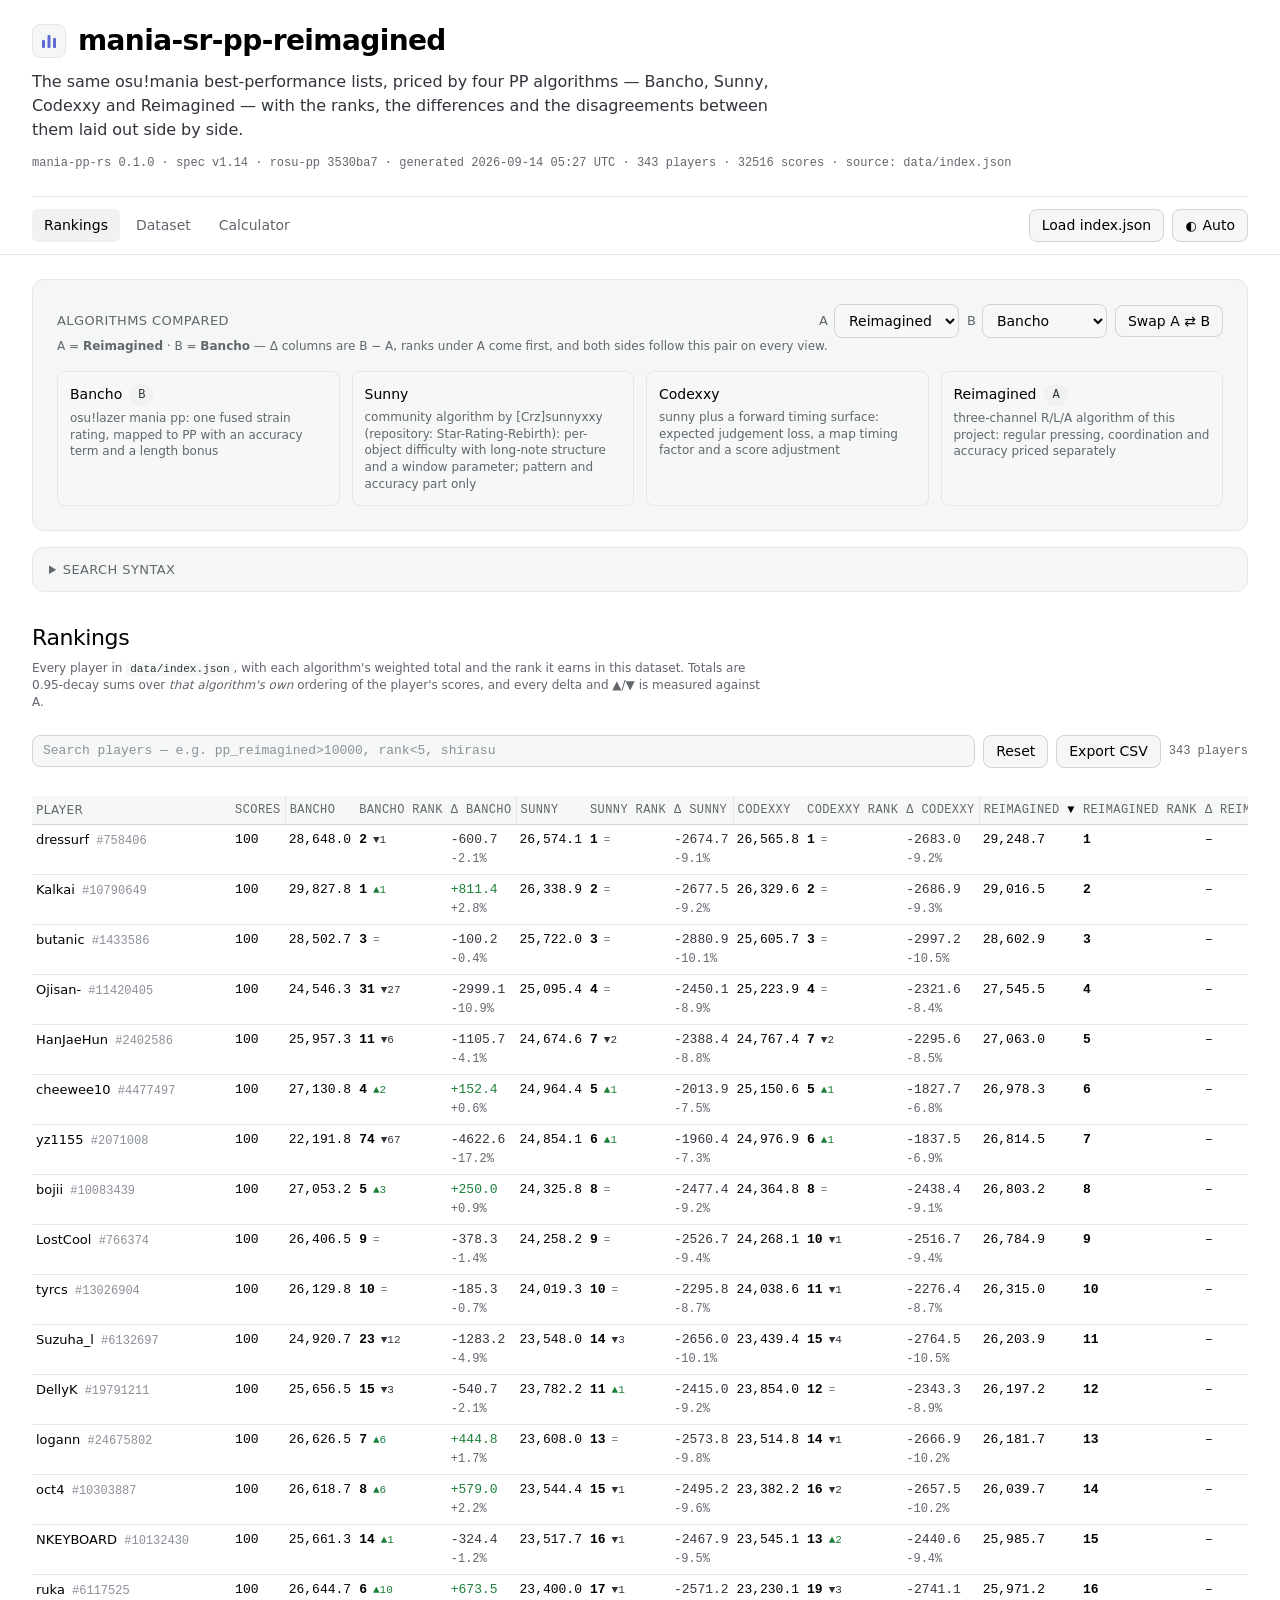
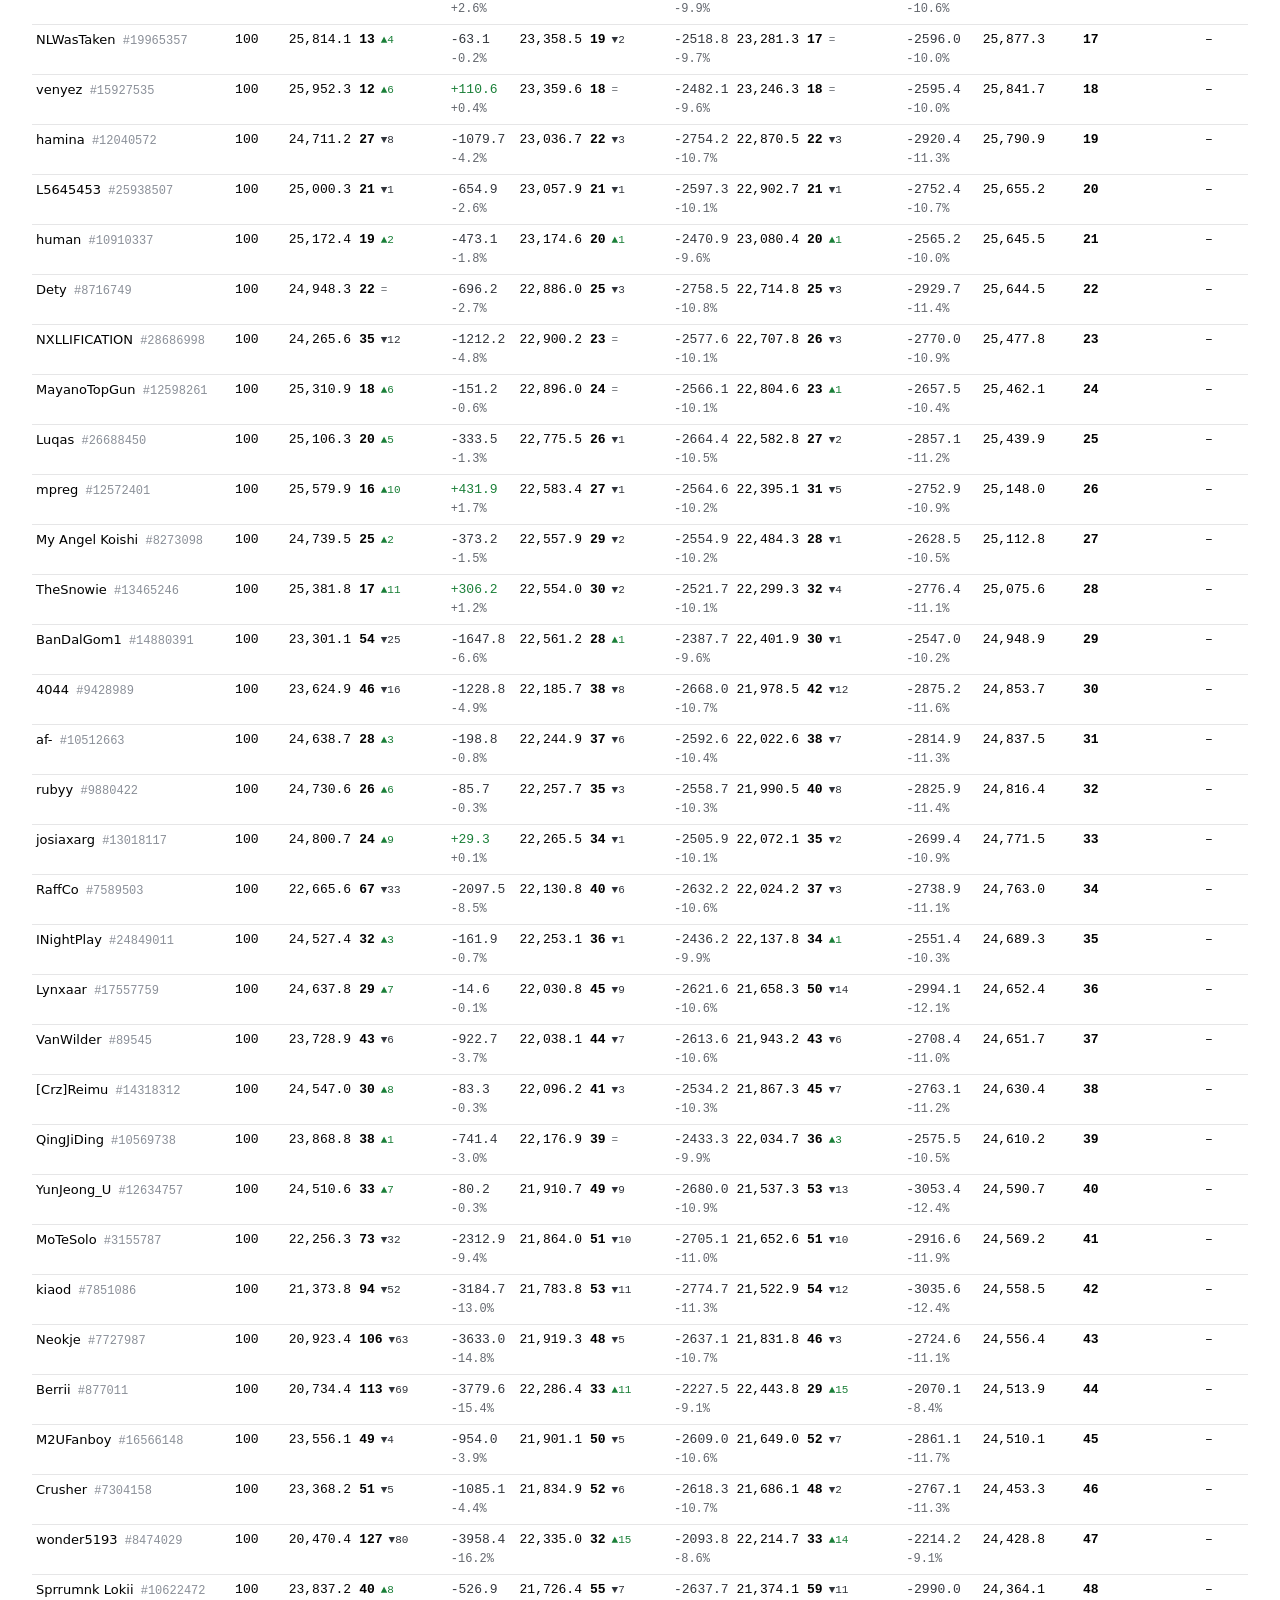
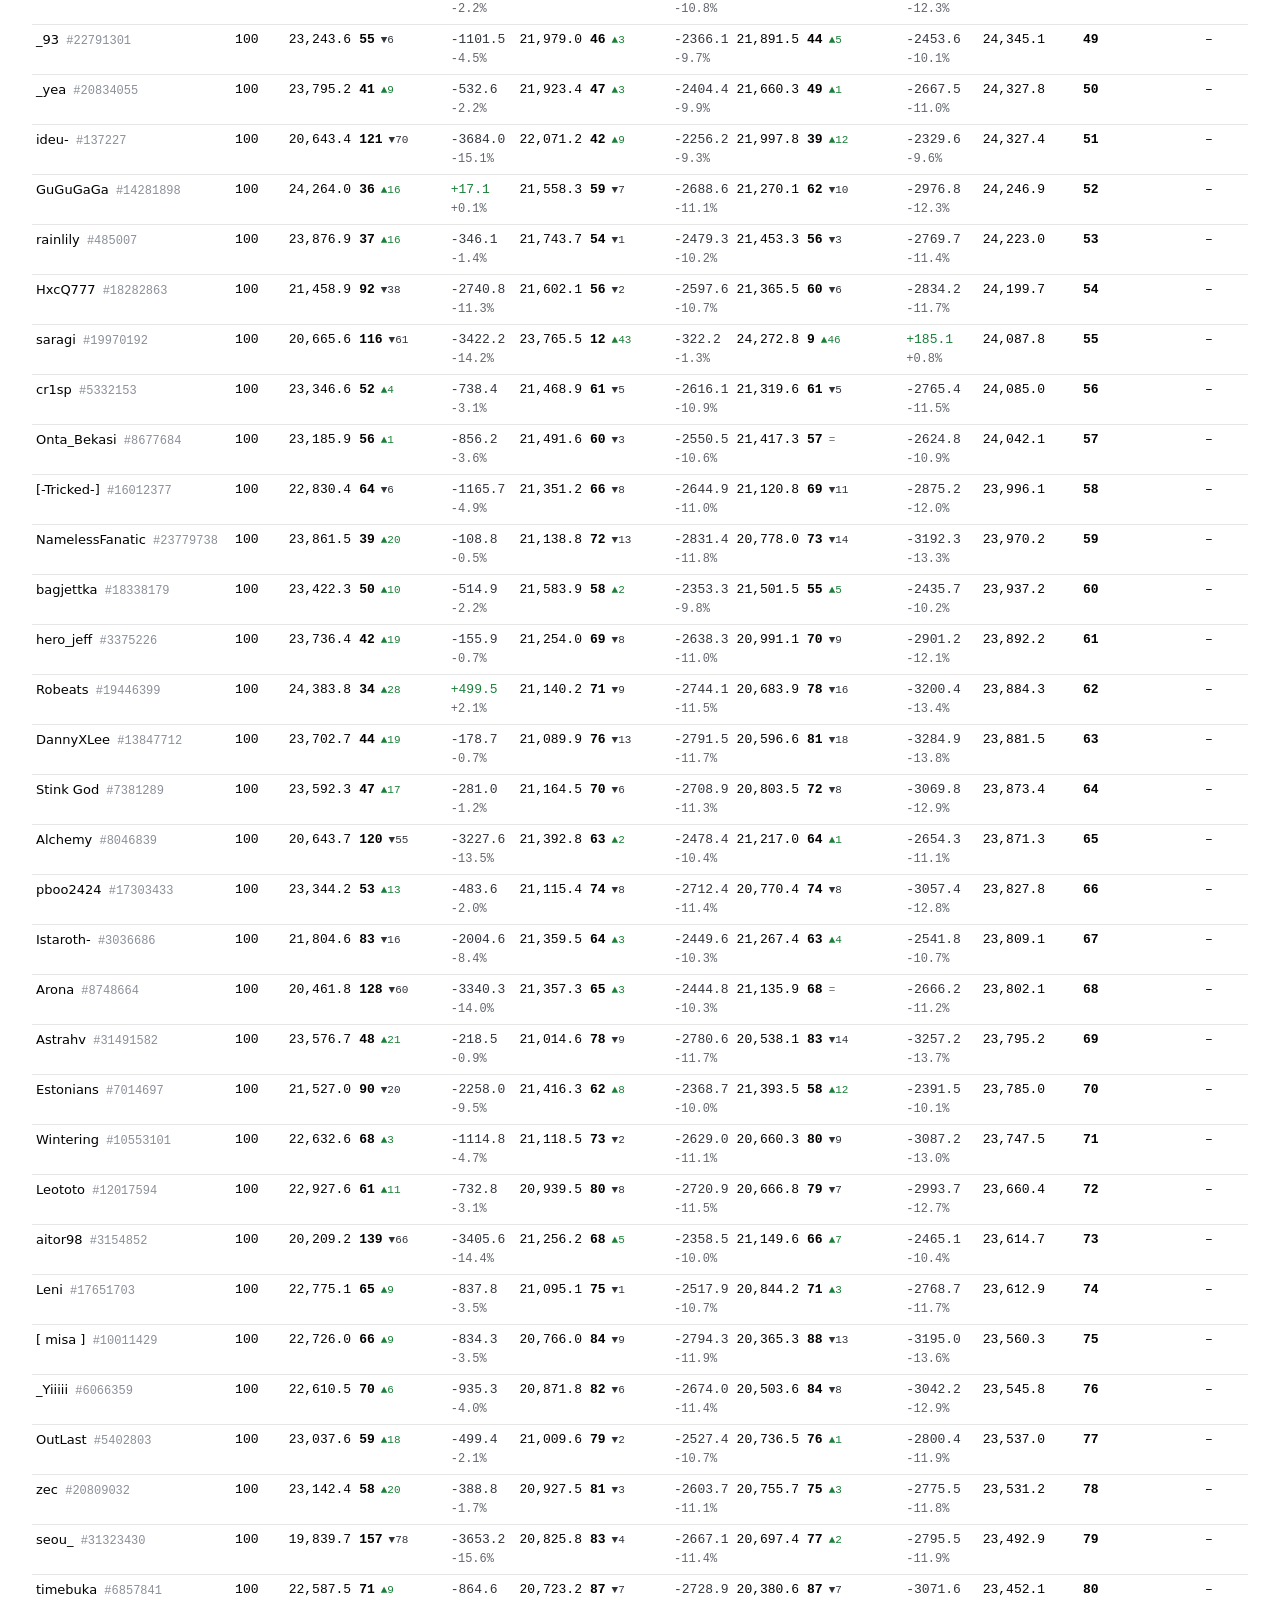
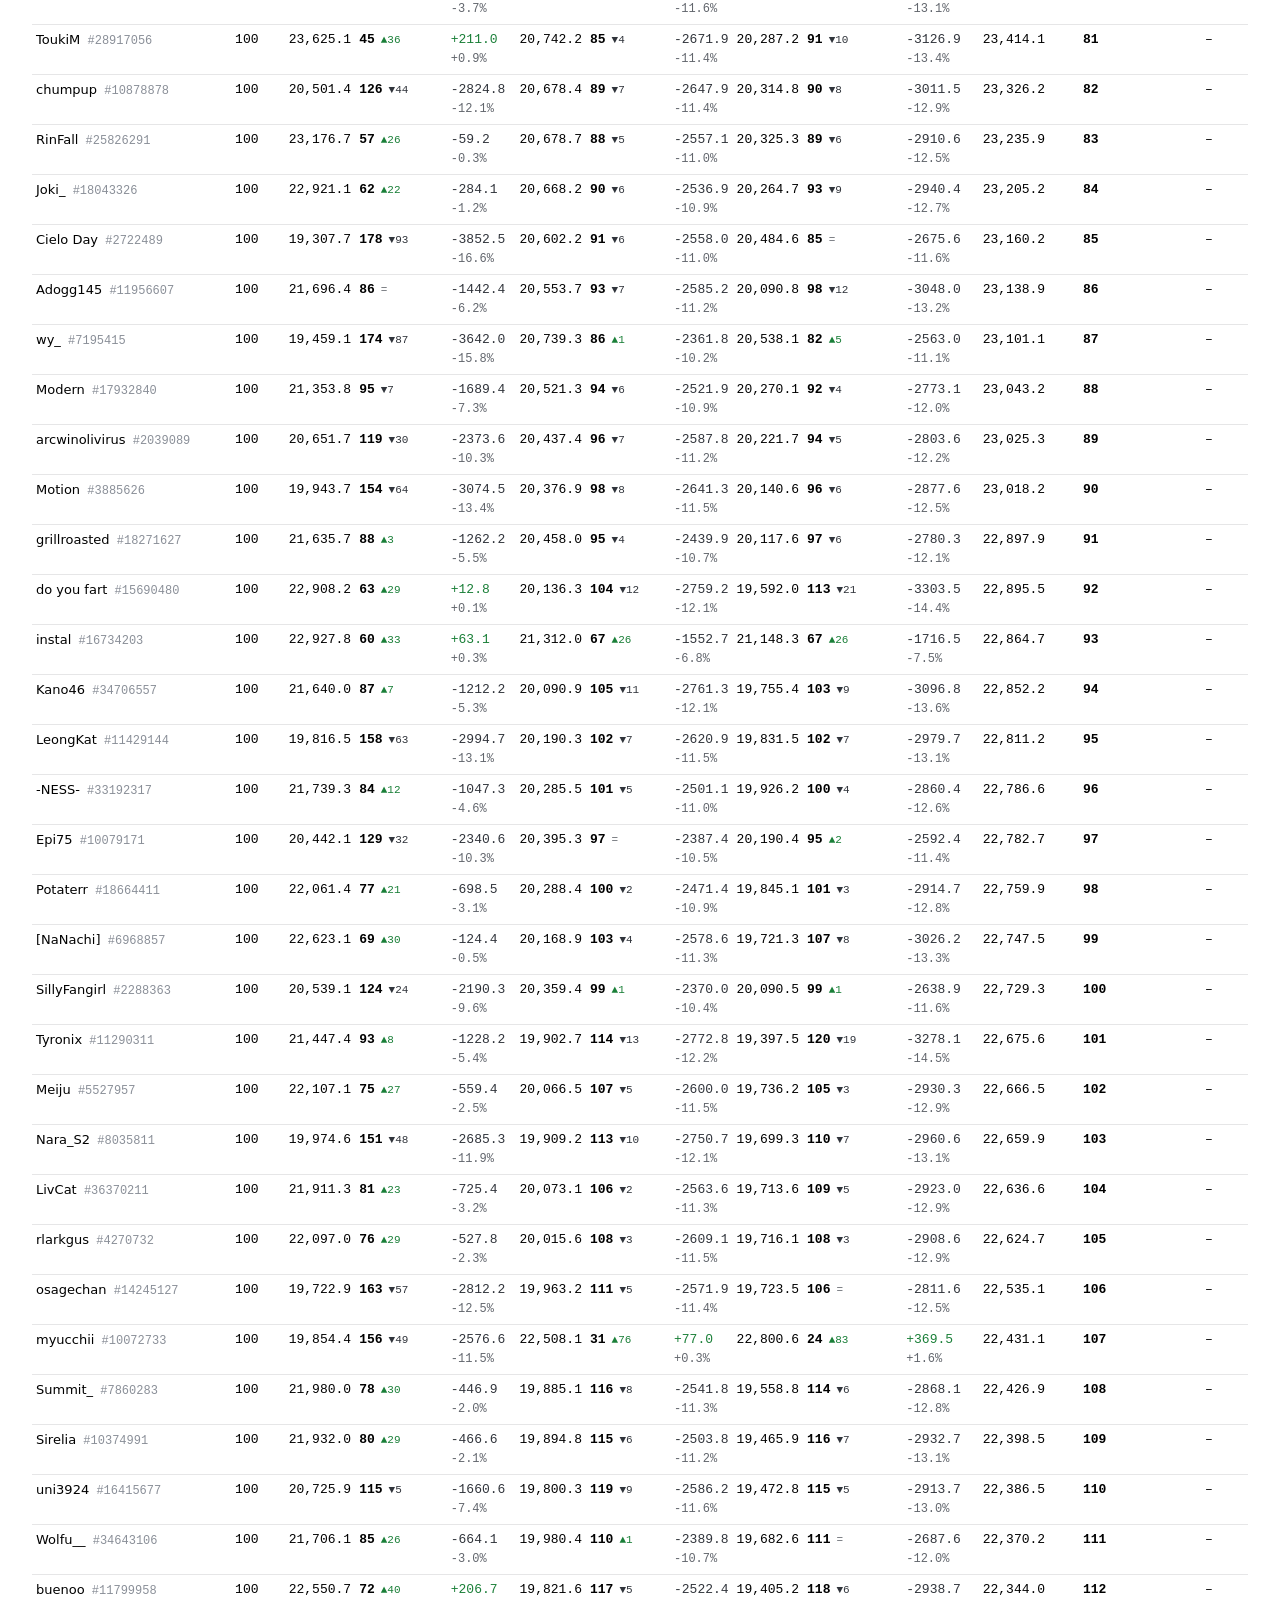
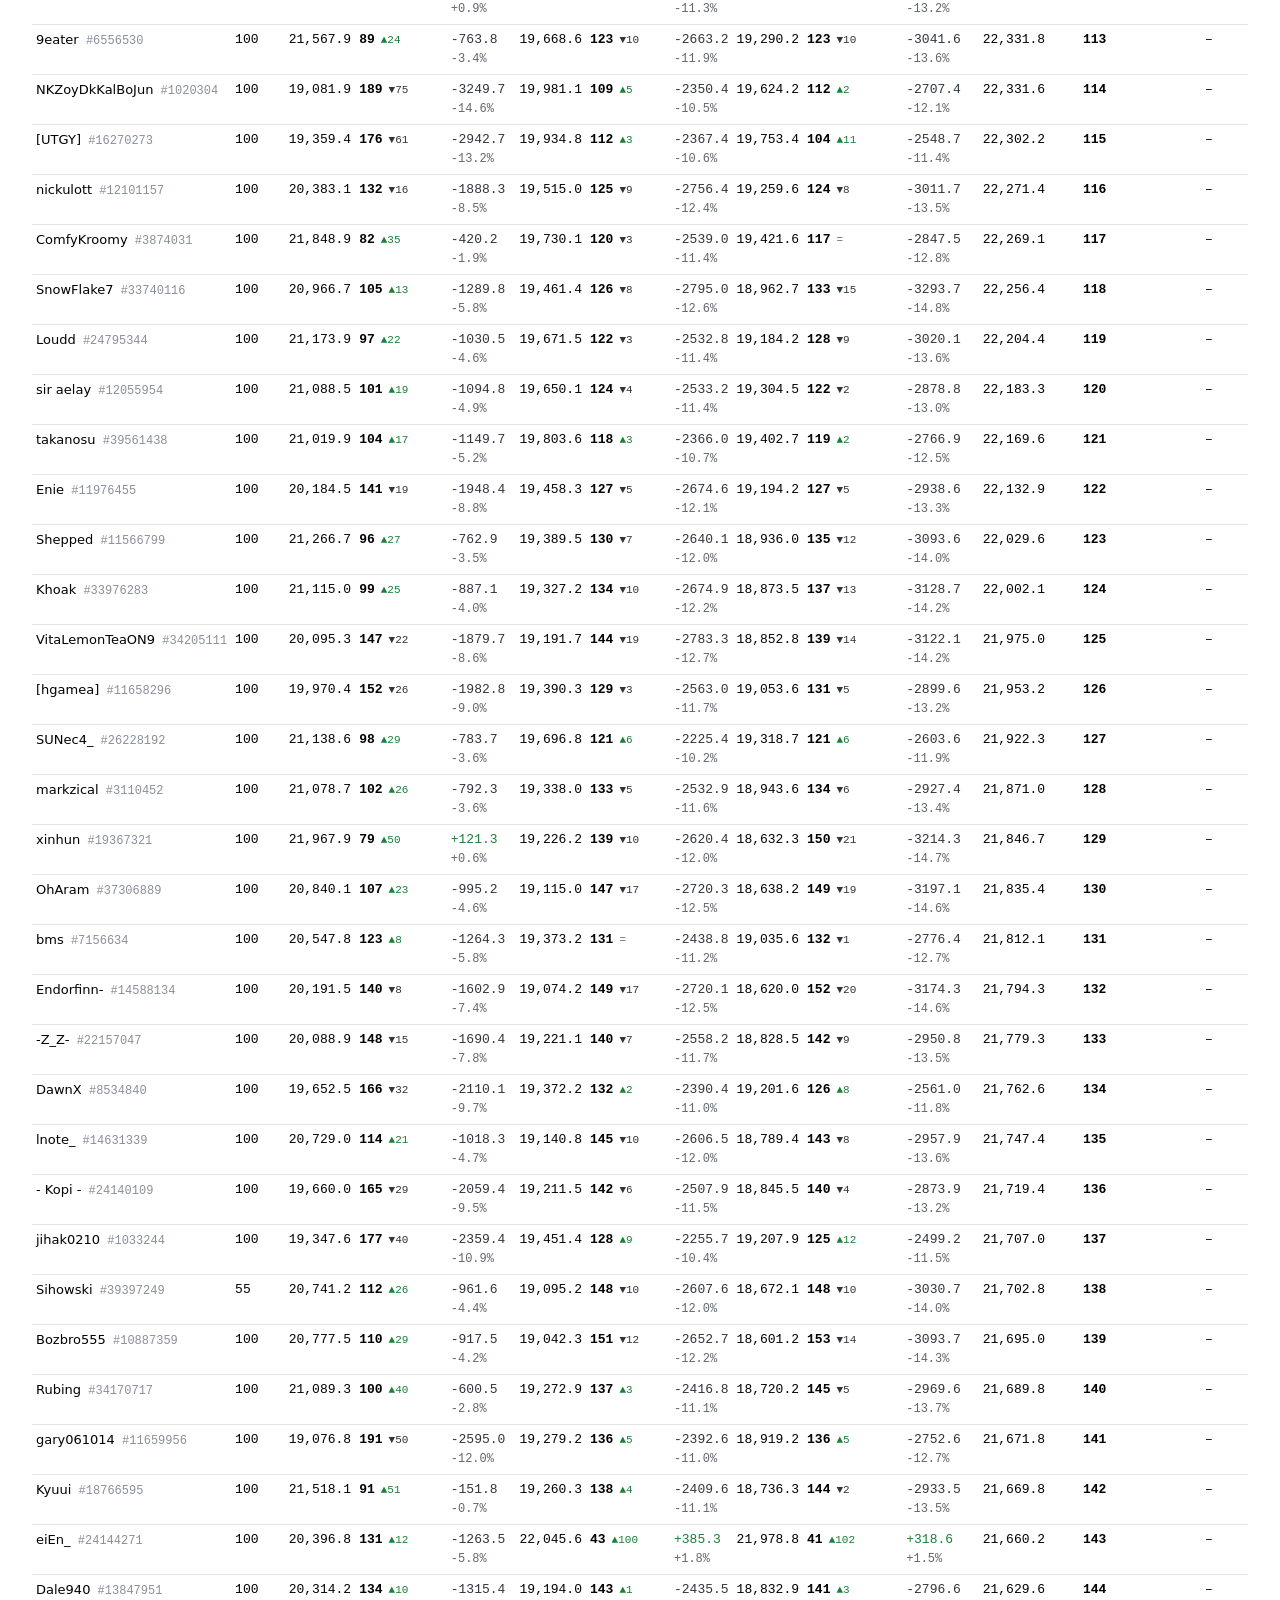
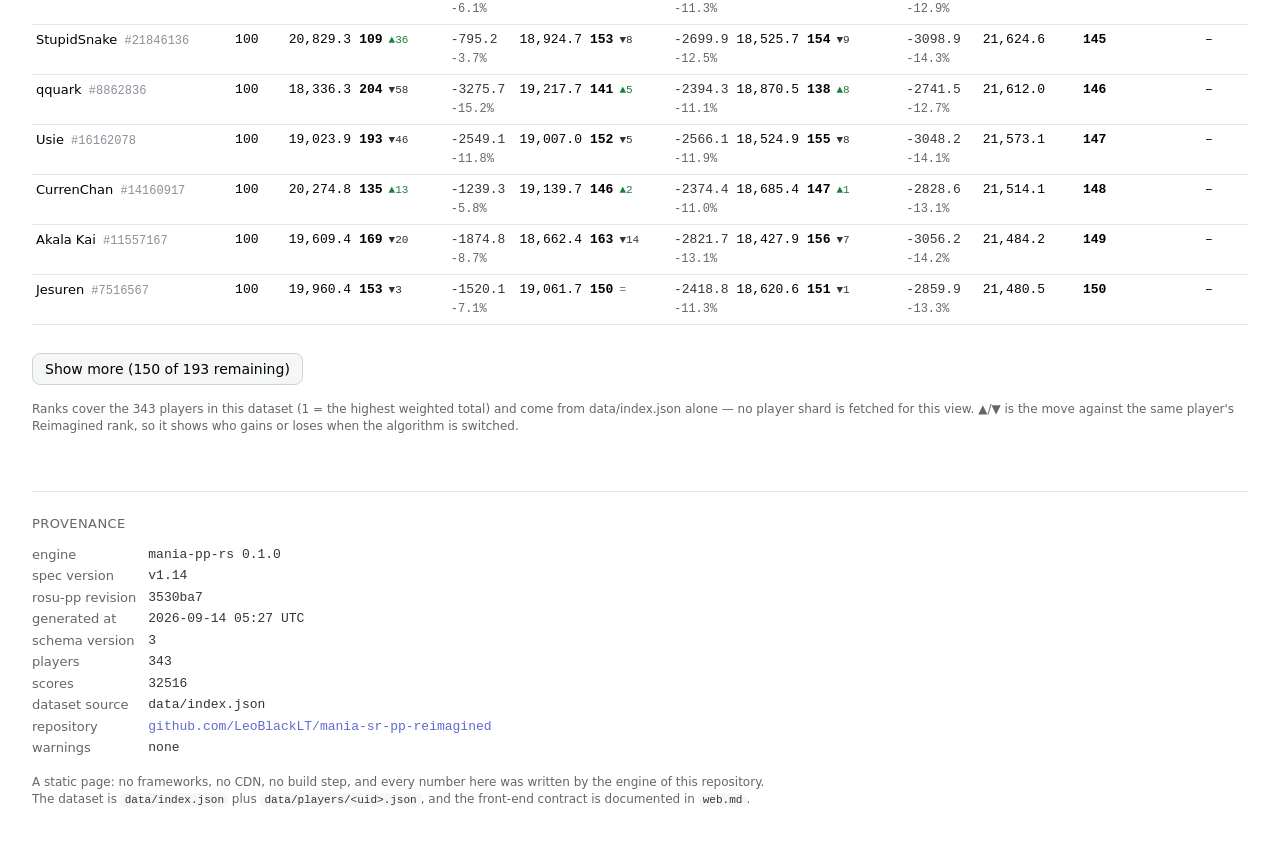
==== commit 1c5612ce: "fix(bancho): compute the official column from untouched upstream rosu-pp, not the fork The pinned fo" ====
--- a/docs/index.html
+++ b/docs/index.html
@@ -4,14 +4,12 @@
 <meta charset="utf-8">
 <meta name="viewport" content="width=device-width, initial-scale=1">
 <meta name="color-scheme" content="light dark">
-<title>mania-sr-pp-reimagined — osu!mania PP algorithm</title>
-<meta name="description" content="The algorithm repository of the Reimagined osu!mania pp algorithm: a static viewer over the engine's published dataset, with Bancho, Sunny, Codexxy and Reimagined priced on the same best-performance lists.">
+<title>mania-sr-pp-reimagined — osu!mania PP algorithms compared</title>
+<meta name="description" content="The same osu!mania best-performance lists priced by four PP algorithms — Bancho, Sunny, Codexxy and Reimagined — with the ranks, the differences and the disagreements between them.">
 <link rel="icon" href="data:,">
 <link rel="stylesheet" href="styles.css">
 
-<!-- Theme is applied before the first paint: the stylesheet answers to
-     <html data-theme>, and the stored choice (or the system preference) has to
-     be on the element before the body renders, or the page flashes. -->
+<!-- The theme is applied before the first paint: the stylesheet answers to <html data-theme>, so the stored choice (or the system preference) has to be on the element before the body renders, or the page flashes the wrong one. -->
 <script>
 (function () {
   var pref = 'auto';
@@ -25,79 +23,113 @@
 <a class="skip" href="#main">Skip to content</a>
 
 <header class="site-head">
-  <div class="head-main">
+  <div class="brand">
+    <span class="brand-mark" aria-hidden="true"><svg viewBox="0 0 20 20" width="20" height="20"><rect x="3" y="9" width="3" height="8" rx="1"/><rect x="8.5" y="4" width="3" height="13" rx="1"/><rect x="14" y="7" width="3" height="10" rx="1"/></svg></span>
     <h1>mania-sr-pp-reimagined</h1>
-    <!-- The point of the repository, stated first: the algorithm is the product.
-         The four-way comparison only exists because the algorithm has to be
-         validated against the algorithms it is meant to improve on. -->
-    <p class="about">This repository is the algorithm repository of the <strong>Reimagined</strong>
-      osu!mania pp algorithm, and this page renders the dataset that the engine publishes.
-      The four-algorithm comparison below is a <em>by-product of validating</em> that algorithm
-      against the ones it competes with — it is not what the repository is for, and it is not a
-      ranking of osu!mania players.</p>
-    <p class="tagline"><strong>Bancho</strong> · <strong>Sunny</strong> · <strong>Codexxy</strong>
-      · <strong>Reimagined</strong> — the same best-performance lists, priced four ways.</p>
-    <p class="meta" id="meta">no dataset loaded</p>
-  </div>
-  <div class="head-actions">
-    <button type="button" class="btn" id="theme-toggle" aria-label="Colour theme: auto">
+  </div>
+  <p class="lede">The same osu!mania best-performance lists, priced by four PP algorithms — Bancho, Sunny, Codexxy and Reimagined — with the ranks, the differences and the disagreements between them laid out side by side.</p>
+  <p class="meta" id="meta">no dataset loaded</p>
+</header>
+
+<nav class="site-nav" aria-label="Views and tools">
+  <ul class="nav-links" id="nav-links"></ul>
+  <div class="nav-tools">
+    <button type="button" class="btn" id="load-open" title="Load data/index.json from this machine">Load index.json</button>
+    <button type="button" class="btn" id="theme-toggle" aria-label="Theme: auto — activate to change the theme">
       <span class="theme-icon" aria-hidden="true" id="theme-icon">◐</span>
       <span id="theme-label">Auto</span>
     </button>
-    <button type="button" class="btn" id="load-open" title="Load data/index.json from this machine">Load index.json</button>
     <input type="file" id="file-input" accept=".json,application/json" hidden>
   </div>
-</header>
-
-<!-- One line for every data caveat: local file, unexpected schema_version,
-     engine warnings, a failed manual load. -->
+</nav>
+
+<!-- One line for every data caveat: a local file, an unexpected schema_version, engine warnings, a failed manual load. -->
 <p class="note" id="source-note" hidden></p>
 
-<!-- Empty state: data/index.json is missing or unreadable. Manual loading is
-     the only way in, so it is offered right here. -->
+<!-- Empty state: data/index.json is missing or unreadable, so manual loading is the only way in and it is offered right here. -->
 <section class="loader" id="loader" hidden aria-labelledby="loader-title">
   <h2 id="loader-title">No dataset</h2>
   <p class="why" id="loader-why"></p>
   <p class="hint" id="loader-hint"></p>
-  <p class="hint">The engine writes the dataset; this page only reads it. From the repository root:</p>
+  <p class="hint">The engine writes the dataset and this page only reads it, so from the repository root:</p>
   <pre class="cmd"><code id="loader-cmd"></code></pre>
   <div class="drop" id="drop">
     <strong>Drop <code>index.json</code> here</strong>
     <span>or</span>
     <button type="button" class="btn" id="loader-browse">Choose a file</button>
   </div>
-  <p class="hint">A player shard (<code>columns</code> + <code>scores</code>) is accepted too, and renders on
-    its own with its weighted totals derived from the scores. Either way the file is read in the browser
-    — nothing is uploaded. Over HTTP the index is fetched from <code>data/</code> automatically, so the
-    local file is only needed when the dataset is absent.</p>
+  <p class="hint">A player shard (<code>columns</code> + <code>scores</code>) is accepted too and renders on its own with its weighted totals derived from the scores. Either way the file is read in the browser and nothing is uploaded. Over HTTP the index is fetched from <code>data/</code> automatically, so a local file is only needed when the dataset is absent.</p>
   <p class="err" id="loader-err" hidden></p>
 </section>
 
-<!-- Algorithm descriptions, taken from the dataset when it carries them. -->
-<section class="legend" id="legend" hidden aria-label="Algorithms compared"></section>
+<!-- The algorithms compared, taken from the dataset when it carries them, plus the A/B pair every delta on the page is measured against. -->
+<section class="legend" id="legend" hidden aria-labelledby="legend-title">
+  <div class="legend-head">
+    <h2 class="eyebrow" id="legend-title">Algorithms compared</h2>
+    <div class="pair">
+      <label class="pick">A <select id="algo-a" aria-label="Algorithm A — the baseline every delta and rank is measured against"></select></label>
+      <label class="pick">B <select id="algo-b" aria-label="Algorithm B — compared against A"></select></label>
+      <button type="button" class="btn" id="swap-ab" title="Swap A and B">Swap A ⇄ B</button>
+    </div>
+  </div>
+  <p class="hint" id="pair-note"></p>
+  <div class="legend-cards" id="legend-cards"></div>
+</section>
+
+<!-- The query language is shared by both searchable views, so its documentation lives once, here. -->
+<details class="help" id="help">
+  <summary>Search syntax</summary>
+  <div class="help-body">
+    <p>Free text matches artist, title, difficulty, mapper and the mod string, everything is case-insensitive, and several terms are <strong>AND</strong>ed. A field form is <code>field&lt;operator&gt;value</code> with <code>=</code>, <code>:</code>, <code>==</code>, <code>!=</code>, <code>&lt;</code>, <code>&gt;</code>, <code>&lt;=</code>, <code>&gt;=</code> — the same shape as <a href="https://osu.ppy.sh/wiki/en/Beatmap_search" target="_blank" rel="noopener noreferrer">osu!'s beatmap search</a>. Quote a value with spaces: <code>title:"blossom of ashes"</code>.</p>
+    <p><code>=</code> and <code>:</code> are <strong>fuzzy</strong>: for a text field the value is a case-insensitive substring, and for <code>mod</code>/<code>mods</code> it means “this score carries that mod”, so <code>mod=DT</code> also finds <code>DT+MR</code>. <code>==</code> is <strong>exact</strong>: the whole text value has to be equal, and <code>mod==DT</code> matches only a score whose mods are exactly DT. On a numeric field the two are the same, because a substring of a number is not something anybody means.</p>
+    <h3>Examples in this dataset</h3>
+    <ul class="examples" id="help-examples"></ul>
+    <h3>Score fields</h3>
+    <p class="hint" id="help-fields-note"></p>
+    <div class="table-wrap">
+      <table class="grid fields">
+        <thead><tr><th scope="col">Field</th><th scope="col">Matches</th><th scope="col">Example</th></tr></thead>
+        <tbody id="help-fields"></tbody>
+      </table>
+    </div>
+    <h3>Player fields (rankings view)</h3>
+    <div class="table-wrap">
+      <table class="grid fields">
+        <thead><tr><th scope="col">Field</th><th scope="col">Matches</th><th scope="col">Example</th></tr></thead>
+        <tbody id="help-player-fields"></tbody>
+      </table>
+    </div>
+    <h3>Keyboard</h3>
+    <ul class="keys">
+      <li><kbd>/</kbd> focus the search box of the current view, and open this panel</li>
+      <li><kbd>Esc</kbd> clear it and leave it</li>
+      <li><kbd>Enter</kbd> in the rankings search opens the first match</li>
+      <li><kbd>Tab</kbd> then <kbd>Enter</kbd> or <kbd>Space</kbd> opens a focused rankings row</li>
+    </ul>
+  </div>
+</details>
 
 <main id="main">
 
   <!-- =====================================================================
-       View 1 — Rankings (#/players): every player in the index, no shard
-       needed. This is the entry point; a player view links back here.
+       View 1 — Rankings (#/players): every player in the index, no shard needed. This is the entry point, and a player view links back here.
        ===================================================================== -->
   <section class="view" id="view-players" hidden>
     <div class="view-head">
       <h2>Rankings</h2>
-      <p class="hint">Every player in <code>data/index.json</code>. Totals are weighted sums over
-        <em>that algorithm's own</em> ordering of the player's scores (<code>0.95<sup>n</sup></code>); the
-        move column is the player's rank under that algorithm against the same player's Bancho rank.</p>
-    </div>
+      <p class="hint">Every player in <code>data/index.json</code>, with each algorithm's weighted total and the rank it earns in this dataset. Totals are 0.95-decay sums over <em>that algorithm's own</em> ordering of the player's scores, and every delta and ▲/▼ is measured against A.</p>
+    </div>
+
     <div class="toolbar">
       <div class="search-line">
         <label class="sr-only" for="players-q">Search players</label>
-        <input type="search" id="players-q" autocomplete="off" spellcheck="false"
-               placeholder="Search players — e.g. pp_reimagined&gt;10000, rank&lt;5, shirasu" aria-describedby="players-q-count">
-        <button type="button" class="btn" id="players-reset" title="Clear search, sort and the A / B pair">Reset</button>
+        <input type="search" id="players-q" autocomplete="off" spellcheck="false" placeholder="Search players — e.g. pp_reimagined>10000, rank<5, shirasu" aria-describedby="players-q-count">
+        <button type="button" class="btn" id="players-reset" title="Clear this view's search and sort">Reset</button>
+        <button type="button" class="btn" id="players-export">Export CSV</button>
         <span class="count" id="players-q-count" role="status"></span>
       </div>
     </div>
+
     <div class="table-wrap">
       <table class="grid rankings" id="players-table" aria-describedby="players-note">
         <caption class="sr-only">Players in the dataset with each algorithm's weighted total pp and rank</caption>
@@ -105,12 +137,12 @@
         <tbody></tbody>
       </table>
     </div>
+    <p class="more"><button type="button" class="btn" id="players-more" hidden>Show more</button></p>
     <p class="hint" id="players-note"></p>
   </section>
 
   <!-- =====================================================================
-       View 2 — one player (#/player/{uid}): totals from the index, then the
-       score table, layers, disagreement list and scatter from the shard.
+       View 2 — one player (#/player/{uid}): totals from the index, then the score table, the layers, the disagreement list and the scatter from that player's one shard.
        ===================================================================== -->
   <section class="view" id="view-player" hidden>
 
@@ -121,15 +153,11 @@
       <p class="hint" id="player-sub"></p>
     </div>
 
-    <!-- Summary: the A/B controls and the four totals. -->
-    <section class="panel" id="panel-summary">
-      <div class="panel-head">
-        <h3>Totals</h3>
-        <div class="controls">
-          <label class="pick">A <select id="algo-a" aria-label="Algorithm A — the baseline"></select></label>
-          <label class="pick">B <select id="algo-b" aria-label="Algorithm B — compared against A"></select></label>
-          <button type="button" class="btn" id="swap-ab" title="Swap A and B">Swap A ⇄ B</button>
-        </div>
+    <!-- Summary: the four totals and the explicit A → B line. The pair itself is in the panel above, because it is global. -->
+    <section class="panel" id="panel-summary" aria-labelledby="totals-title">
+      <div class="panel-head">
+        <h3 class="eyebrow" id="totals-title">Totals</h3>
+        <span class="hint">each algorithm's weighted total for this player, and the difference against A</span>
       </div>
       <div class="table-wrap">
         <table class="grid totals" id="total-table">
@@ -150,12 +178,15 @@
       <p><button type="button" class="btn" id="shard-retry">Retry this player</button></p>
     </section>
 
-    <!-- Scores: the dense sortable table. Follows the search and the A/B pair. -->
-    <section class="panel" id="panel-scores">
-      <div class="panel-head">
-        <h3>Scores</h3>
+    <!-- Scores: the dense sortable table, in the compact layout by default and the grouped one on request. Follows the search and the A/B pair. -->
+    <section class="panel" id="panel-scores" aria-labelledby="scores-title">
+      <div class="panel-head">
+        <h3 class="eyebrow" id="scores-title">Scores</h3>
         <div class="controls">
-          <span class="hint" id="ab-note"></span>
+          <div class="segmented" id="layout-toggle" role="group" aria-label="Score table layout">
+            <button type="button" class="seg" data-layout="compact" aria-pressed="true" title="The default columns: ranks, shift, the map, the stars, the structure, A and B, the delta and the breakdown">Compact</button>
+            <button type="button" class="seg" data-layout="grouped" aria-pressed="false" title="Every algorithm's pp side by side, plus the detail columns inline">Grouped</button>
+          </div>
           <span class="count" id="score-count" role="status"></span>
           <button type="button" class="btn" id="export-csv">Export CSV</button>
         </div>
@@ -164,53 +195,11 @@
       <div class="toolbar">
         <div class="search-line">
           <label class="sr-only" for="scores-q">Search scores</label>
-          <input type="search" id="scores-q" autocomplete="off" spellcheck="false"
-                 placeholder="Search scores — e.g. mod=DT key=4 star&lt;7" aria-describedby="search-state">
-          <button type="button" class="btn" id="scores-reset" title="Clear search, sort and the A / B pair">Reset</button>
+          <input type="search" id="scores-q" autocomplete="off" spellcheck="false" placeholder="Search scores — e.g. mod=DT key=4 star<7" aria-describedby="search-state">
+          <button type="button" class="btn" id="scores-reset" title="Clear this view's search and sort">Reset</button>
           <span class="count" id="search-state" role="status"></span>
         </div>
         <p class="err" id="search-warn" hidden></p>
-
-        <!-- Collapsible syntax help, with examples that are real rows of this dataset. -->
-        <details class="help" id="help">
-          <summary>Search syntax</summary>
-          <div class="help-body">
-            <p>Free text matches artist, title, difficulty, mapper and the mod string; everything is
-              case-insensitive and several terms are <strong>AND</strong>ed. A field form is
-              <code>field&lt;operator&gt;value</code> with <code>=</code>, <code>==</code>,
-              <code>:</code>, <code>!=</code>, <code>&lt;</code>, <code>&gt;</code>,
-              <code>&lt;=</code>, <code>&gt;=</code> — the same shape as
-              <a href="https://osu.ppy.sh/wiki/en/Beatmap_search" target="_blank" rel="noopener noreferrer">osu!'s
-              beatmap search</a>. Quote a value with spaces: <code>title:"eternal white"</code>.</p>
-
-            <h4>Examples in this dataset</h4>
-            <ul class="examples" id="help-examples"></ul>
-
-            <h4>Score fields</h4>
-            <p class="hint" id="help-fields-note"></p>
-            <div class="table-wrap">
-              <table class="grid fields">
-                <thead><tr><th scope="col">Field</th><th scope="col">Matches</th><th scope="col">Example</th></tr></thead>
-                <tbody id="help-fields"></tbody>
-              </table>
-            </div>
-
-            <h4>Player fields (rankings view)</h4>
-            <div class="table-wrap">
-              <table class="grid fields">
-                <thead><tr><th scope="col">Field</th><th scope="col">Matches</th><th scope="col">Example</th></tr></thead>
-                <tbody id="help-player-fields"></tbody>
-              </table>
-            </div>
-
-            <h4>Keyboard</h4>
-            <ul class="keys">
-              <li><kbd>/</kbd> focus the search box</li>
-              <li><kbd>Esc</kbd> clear it</li>
-              <li><kbd>Enter</kbd> on the rankings search open the first match</li>
-            </ul>
-          </div>
-        </details>
       </div>
 
       <div class="table-wrap">
@@ -223,20 +212,20 @@
       <p class="more"><button type="button" class="btn" id="show-more" hidden>Show more</button></p>
     </section>
 
-    <!-- Layer summary. Deliberately computed over the whole bp list. -->
-    <section class="panel" id="panel-layers">
-      <div class="panel-head">
-        <h3>Layer summary</h3>
-        <span class="hint">median relative difference of B against A, aggregated by layer</span>
+    <!-- Layer summary, computed over the whole bp list on purpose. -->
+    <section class="panel" id="panel-layers" aria-labelledby="layers-title">
+      <div class="panel-head">
+        <h3 class="eyebrow" id="layers-title">Layer summary</h3>
+        <span class="hint">median relative difference of B against A, by layer</span>
       </div>
       <div class="table-wrap" id="layer-table"></div>
       <p class="hint" id="layer-note"></p>
     </section>
 
-    <!-- Disagreement: the widest spread over all four algorithms, plus the scatter. -->
-    <section class="panel" id="panel-disagree">
-      <div class="panel-head">
-        <h3>Where the algorithms disagree</h3>
+    <!-- Disagreement: the widest spread over all four algorithms, beside the scatter. -->
+    <section class="panel" id="panel-disagree" aria-labelledby="disagree-title">
+      <div class="panel-head">
+        <h3 class="eyebrow" id="disagree-title">Where the algorithms disagree</h3>
         <span class="hint">spread = (max − min) / mean over every algorithm that priced the score</span>
       </div>
       <div class="dis-agree">
@@ -248,25 +237,147 @@
       </div>
     </section>
   </section>
+
+  <!-- =====================================================================
+       View 3 — Dataset (#/dataset): the whole dataset out of the index's precomputed aggregates, so it needs no shard at all. The extension point for the calculator another developer will add is the view registry in core.js: #/calc is one registerView() call, and the nav slot above picks it up.
+       ===================================================================== -->
+  <section class="view" id="view-dataset" hidden>
+    <div class="view-head">
+      <h2>Dataset</h2>
+      <p class="hint">Every player at once, computed by the engine and published inside <code>data/index.json</code>, so this view fetches no player shard: the layers, the correlation matrix, the price distributions and the widest disagreements across the whole dataset.</p>
+    </div>
+
+    <section class="panel" id="dataset-missing" hidden aria-labelledby="dataset-missing-title"></section>
+
+    <div id="dataset-body" hidden>
+      <section class="panel" aria-labelledby="dataset-summary-title">
+        <div class="panel-head"><h3 class="eyebrow" id="dataset-summary-title">At a glance</h3></div>
+        <dl class="stats" id="dataset-summary"></dl>
+      </section>
+
+      <section class="panel" aria-labelledby="ds-layers-title">
+        <div class="panel-head">
+          <h3 class="eyebrow" id="ds-layers-title">Layers over every player</h3>
+          <span class="hint">n, the median price per algorithm, and the engine's median relative difference of B against A</span>
+        </div>
+        <div class="table-wrap" id="ds-layers"></div>
+        <p class="hint" id="ds-layers-note"></p>
+      </section>
+
+      <section class="panel" aria-labelledby="ds-ab-title">
+        <div class="panel-head">
+          <h3 class="eyebrow" id="ds-ab-title">A against B, layer by layer</h3>
+          <span class="hint">the same rel_pct as the table above, as a diverging bar per layer</span>
+        </div>
+        <div class="chart-wrap" id="ds-ab-chart"></div>
+        <p class="hint" id="ds-ab-note"></p>
+      </section>
+
+      <section class="panel" aria-labelledby="ds-dist-title">
+        <div class="panel-head">
+          <h3 class="eyebrow" id="ds-dist-title">Price distributions</h3>
+          <span class="hint">one histogram per algorithm over a shared pp range, then A against B on the same axes</span>
+        </div>
+        <div class="hists" id="ds-dist"></div>
+        <p class="hint" id="ds-dist-note"></p>
+      </section>
+
+      <section class="panel" aria-labelledby="ds-corr-title">
+        <div class="panel-head">
+          <h3 class="eyebrow" id="ds-corr-title">Correlation</h3>
+          <span class="hint">Pearson r of the per-score pp of every algorithm pair</span>
+        </div>
+        <div class="table-wrap" id="ds-corr"></div>
+        <p class="hint" id="ds-corr-note"></p>
+      </section>
+
+      <section class="panel" aria-labelledby="ds-disagree-title">
+        <div class="panel-head">
+          <h3 class="eyebrow" id="ds-disagree-title">Widest disagreements</h3>
+          <span class="hint">the scores the algorithms price most differently, each linking to its player and to osu!</span>
+        </div>
+        <div class="table-wrap" id="ds-disagree"></div>
+        <p class="more"><button type="button" class="btn" id="ds-more" hidden>Show more</button></p>
+        <p class="hint" id="ds-disagree-note"></p>
+      </section>
+    </div>
+  </section>
+
+  <!-- The calculator runs the engine itself, compiled to WebAssembly, so a visitor can price a score the page is unable to fetch. -->
+  <section class="view" id="view-calc" hidden>
+    <div class="view-head">
+      <h2>Calculator</h2>
+      <p class="hint">Price one score with all four algorithms, in your browser. Drop in a <code>.osu</code> file, pick the mods and type the judgement counts — the engine itself runs here, compiled to WebAssembly, so nothing is uploaded and there is no rate limit. This page cannot fetch a score or a beatmap by id, because osu! sends no cross-origin header for either, so the file has to come from your own osu! folder.</p>
+    </div>
+
+    <section class="panel" aria-labelledby="calc-input-title">
+      <div class="panel-head">
+        <h3 class="eyebrow" id="calc-input-title">Input</h3>
+        <span class="hint" id="calc-engine-status">engine not loaded yet</span>
+      </div>
+
+      <div class="controls">
+        <button type="button" class="btn" id="calc-pick">Choose a .osu file</button>
+        <input type="file" id="calc-file" accept=".osu,text/plain" hidden>
+      </div>
+
+      <div class="drop" id="calc-drop" tabindex="0" role="button" aria-label="Drop a .osu file here">
+        <p class="empty" id="calc-drop-text">Drop a <code>.osu</code> file here, or paste its contents below.</p>
+      </div>
+
+      <label class="field" for="calc-osu">Beatmap file contents</label>
+      <textarea id="calc-osu" rows="6" spellcheck="false" placeholder="osu file format v14 &#10;&#10;[General] &#10;…"></textarea>
+
+      <div class="calc-row">
+        <label class="field" for="calc-mods">Mods</label>
+        <input type="text" id="calc-mods" value="" placeholder="NM" spellcheck="false" autocomplete="off">
+        <label class="check" for="calc-generation"><input type="checkbox" id="calc-generation" checked> Lazer score</label>
+      </div>
+      <p class="hint">osu! prices a lazer <code>solo_score</code> and a legacy entry under different judgement semantics, which changes Bancho's pp by 3% to 20% on the same counts; untick this for a score set before osu!lazer.</p>
+      <div class="examples" id="calc-mod-chips"></div>
+
+      <div class="calc-counts" id="calc-counts"></div>
+      <p class="hint" id="calc-count-note"></p>
+    </section>
+
+    <section class="panel panel-error" id="calc-error" hidden aria-labelledby="calc-error-title">
+      <div class="panel-head"><h3 class="eyebrow" id="calc-error-title">Engine</h3></div>
+      <p class="err" id="calc-error-text"></p>
+    </section>
+
+    <div id="calc-body" hidden>
+      <section class="panel" aria-labelledby="calc-result-title">
+        <div class="panel-head">
+          <h3 class="eyebrow" id="calc-result-title">Result</h3>
+          <span class="hint" id="calc-result-note"></span>
+        </div>
+        <div class="legend-cards" id="calc-cards"></div>
+      </section>
+
+      <section class="panel" aria-labelledby="calc-detail-title">
+        <div class="panel-head">
+          <h3 class="eyebrow" id="calc-detail-title">Map and internals</h3>
+          <span class="hint">everything the engine derived from the file, and the Reimagined internals behind its number</span>
+        </div>
+        <div class="detail-grid" id="calc-detail"></div>
+      </section>
+    </div>
+  </section>
 </main>
 
 <!-- Provenance: exactly which build produced these numbers. -->
 <footer>
-  <h2>Provenance</h2>
+  <h2 class="eyebrow">Provenance</h2>
   <dl class="prov" id="prov"></dl>
-  <p class="hint">Static page: no frameworks, no CDN, no build step. The dataset is
-    <code>data/index.json</code> plus <code>data/players/&lt;uid&gt;.json</code>, written by the Rust
-    engine of this repository — the front-end contract is documented in
-    <a href="web.md"><code>web.md</code></a>.</p>
+  <p class="hint">A static page: no frameworks, no CDN, no build step, and every number here was written by the engine of this repository. The dataset is <code>data/index.json</code> plus <code>data/players/&lt;uid&gt;.json</code>, and the front-end contract is documented in <a href="web.md"><code>web.md</code></a>.</p>
 </footer>
 
 <div class="drag-hint" id="drag-hint" hidden>Drop <code>index.json</code> to load it</div>
 
 <noscript>
-  <p class="note">This page needs JavaScript: it reads <code>data/index.json</code> and renders it in
-    your browser. The dataset itself is plain JSON and can be read without this page.</p>
+  <p class="note">This page needs JavaScript: it reads <code>data/index.json</code> and renders it in your browser. The dataset itself is plain JSON and can be read without this page.</p>
 </noscript>
 
-<script type="module" src="app.js"></script>
+<script type="module" src="js/main.js"></script>
 </body>
 </html>
--- a/docs/styles.css
+++ b/docs/styles.css
@@ -1,507 +1,505 @@
 /* ===========================================================================
  * mania-sr-pp-reimagined — dataset viewer stylesheet.
  *
- * Two things drive everything here:
- *   1. <html data-theme="auto|light|dark">. Both themes are complete palettes;
- *      "auto" follows the system preference through prefers-color-scheme, and
- *      the explicit states have to win over it, so they come last.
- *   2. Dense numeric tables. Every figure is monospace + tabular-nums and every
- *      numeric column is right-aligned, so digits line up between rows.
+ * The design system is Linear's, applied with the documented tokens: the dark palette is canonical (canvas #010102 with a faint blue tint, the four-step surface ladder, hairlines instead of shadows), lavender #5e6ad2 is the only chromatic accent and stays scarce — brand mark, primary call to action, focus ring, link emphasis — and hierarchy comes from the surface ladder plus 1px hairlines. There are no gradients and no drop shadows anywhere in this file.
+ * Light mode is not part of Linear's marketing system, so it is derived from the documented inverse-* tokens (#ffffff canvas, #f5f6f6 and #f6f7f7 surfaces, #000000 ink) with the same lavender accent, plus a small number of values marked "derived" below where a light surface needs a hairline or a body ink that Linear does not publish.
+ * Two rules drive the rest of the file: every numeral is the mono family with tabular-nums and every numeric column is right-aligned, so digits line up between rows; and no English sentence is ever wrapped by hand, in this file or in any other.
  * =========================================================================== */
 
 :root {
-  color-scheme: light;
-
-  --bg: #ffffff;
-  --bg-soft: #f6f7f9;
-  --bg-sunken: #eceef2;
-  --bg-head: #eef0f4;
-  --surface: #ffffff;
-
-  --fg: #14161b;
-  --fg-dim: #545b66;
-  --fg-faint: #838a95;
-
-  --line: #dce0e6;
-  --line-strong: #c3c9d2;
-  --track: #e7eaef;
-
-  --accent: #2f6fd0;
-  --accent-fg: #ffffff;
-  --focus: #1b57b8;
-  --warn: #a35c00;
-  --warn-bg: #fdf4e3;
-
-  --alg-bancho: #3f7fdc;
-  --alg-sunny: #cf8410;
-  --alg-codexxy: #2b9264;
-  --alg-reimagined: #8f4fd0;
-  --alg-other: #838a95;
-
-  --up: #17794a;
-  --down: #b53527;
-
-  --mono: ui-monospace, SFMono-Regular, "SF Mono", Menlo, Consolas, "Liberation Mono", monospace;
-  --sans: system-ui, -apple-system, "Segoe UI", Roboto, "Helvetica Neue", Arial, sans-serif;
-
+  color-scheme: dark;
+
+  /* Linear, dark, canonical. */
+  --canvas: #010102;
+  --surface-1: #0f1011;
+  --surface-2: #141516;
+  --surface-3: #18191a;
+  --surface-4: #191a1b;
+  --hairline: #23252a;
+  --hairline-strong: #34343a;
+  --hairline-tertiary: #3e3e44;
+  --ink: #f7f8f8;
+  --ink-muted: #d0d6e0;
+  --ink-subtle: #8a8f98;
+  --ink-tertiary: #62666d;
+  --primary: #5e6ad2;
+  --primary-hover: #828fff;
+  --primary-focus: #5e69d1;
+  --on-primary: #ffffff;
+  --success: #27a644;
+
+  /* Type: Linear's proprietary families with the documented substitutes. No @import, no webfont download. */
+  --sans: Inter, "SF Pro Display", -apple-system, system-ui, "Segoe UI", Roboto, sans-serif;
+  --mono: "JetBrains Mono", ui-monospace, "SF Mono", Menlo, Consolas, monospace;
+
+  /* Radii and spacing straight from the design system. */
+  --r-xs: 4px;
+  --r-sm: 6px;
+  --r-md: 8px;
+  --r-lg: 12px;
+  --r-xl: 16px;
+  --r-xxl: 24px;
+  --r-pill: 9999px;
   --sp-1: 4px;
   --sp-2: 8px;
   --sp-3: 12px;
   --sp-4: 16px;
   --sp-5: 24px;
-  --radius: 6px;
-  --radius-sm: 4px;
-}
-
-/* Dark palette. First branch: the choice is "auto" and the system asks for dark. */
-@media (prefers-color-scheme: dark) {
+  --sp-6: 32px;
+  --sp-7: 48px;
+  --sp-8: 96px;
+
+  /* Table geometry: fixed widths for the narrow columns, a flexible ellipsised map column. The sum is tuned so the compact score table fits a 1280 px viewport without scrolling the wrapper, and a narrower screen scrolls the table inside its own wrapper instead of moving the page. */
+  --w-toggle: 24px;
+  --w-rank: 46px;
+  --w-shift: 50px;
+  --w-star: 62px;
+  --w-keys: 40px;
+  --w-od: 42px;
+  --w-ln: 54px;
+  --w-pp: 70px;
+  --w-delta: 64px;
+  --w-rel: 56px;
+  --w-acc: 56px;
+  --w-count: 42px;
+  --w-mods: 60px;
+  --w-detail: 62px;
+  --w-sid: 88px;
+}
+
+/* Auto: the system asks for light. These are Linear's documented inverse tokens, plus the three values marked derived. */
+@media (prefers-color-scheme: light) {
   :root[data-theme="auto"] {
-    color-scheme: dark;
-
-    --bg: #14161a;
-    --bg-soft: #1b1e24;
-    --bg-sunken: #101216;
-    --bg-head: #21252c;
-    --surface: #1b1e24;
-
-    --fg: #e8ebf0;
-    --fg-dim: #a6aeba;
-    --fg-faint: #7c8593;
-
-    --line: #2f343d;
-    --line-strong: #434a56;
-    --track: #292e37;
-
-    --accent: #7cadf6;
-    --accent-fg: #10131a;
-    --focus: #9cc4ff;
-    --warn: #e0a94e;
-    --warn-bg: #322613;
-
-    --alg-bancho: #6ea2ef;
-    --alg-sunny: #e5ac52;
-    --alg-codexxy: #55c391;
-    --alg-reimagined: #bb8cec;
-    --alg-other: #7c8593;
-
-    --up: #57c98a;
-    --down: #f08a7d;
+    color-scheme: light;
+
+    --canvas: #ffffff;
+    --surface-1: #f5f6f6;
+    --surface-2: #f6f7f7;
+    --surface-3: #f0f1f1;   /* derived */
+    --surface-4: #ebebec;   /* derived */
+    --hairline: #e6e6e7;    /* derived */
+    --hairline-strong: #d2d3d5;   /* derived */
+    --hairline-tertiary: #c3c4c7;   /* derived */
+    --ink: #000000;
+    --ink-muted: #30343b;   /* derived: Linear's inverse system publishes #000000 only, and body copy needs a second step */
+    --ink-subtle: #62666d;
+    --ink-tertiary: #8a8f98;
+    --success: #1a7f38;     /* derived: #27a644 does not clear 4.5:1 on white, and this is text */
   }
 }
 
 /* The explicit choice always wins, so it is declared after the media query. */
-:root[data-theme="dark"] {
-  color-scheme: dark;
-
-  --bg: #14161a;
-  --bg-soft: #1b1e24;
-  --bg-sunken: #101216;
-  --bg-head: #21252c;
-  --surface: #1b1e24;
-
-  --fg: #e8ebf0;
-  --fg-dim: #a6aeba;
-  --fg-faint: #7c8593;
-
-  --line: #2f343d;
-  --line-strong: #434a56;
-  --track: #292e37;
-
-  --accent: #7cadf6;
-  --accent-fg: #10131a;
-  --focus: #9cc4ff;
-  --warn: #e0a94e;
-  --warn-bg: #322613;
-
-  --alg-bancho: #6ea2ef;
-  --alg-sunny: #e5ac52;
-  --alg-codexxy: #55c391;
-  --alg-reimagined: #bb8cec;
-  --alg-other: #7c8593;
-
-  --up: #57c98a;
-  --down: #f08a7d;
+:root[data-theme="light"] {
+  color-scheme: light;
+
+  --canvas: #ffffff;
+  --surface-1: #f5f6f6;
+  --surface-2: #f6f7f7;
+  --surface-3: #f0f1f1;
+  --surface-4: #ebebec;
+  --hairline: #e6e6e7;
+  --hairline-strong: #d2d3d5;
+  --hairline-tertiary: #c3c4c7;
+  --ink: #000000;
+  --ink-muted: #30343b;
+  --ink-subtle: #62666d;
+  --ink-tertiary: #8a8f98;
+  --success: #1a7f38;
 }
 
 /* ------------------------------------------------------------------ base -- */
 
 * { box-sizing: border-box; }
 
-/* Author `display` rules would otherwise beat the UA stylesheet for [hidden]. */
+/* Author display rules would otherwise beat the UA stylesheet for [hidden]. */
 [hidden] { display: none !important; }
 
-html { -webkit-text-size-adjust: 100%; }
+html { -webkit-text-size-adjust: 100%; scroll-behavior: smooth; }
 
 body {
   margin: 0 auto;
-  padding: var(--sp-3) var(--sp-3) var(--sp-5);
-  max-width: 1500px;
-  background: var(--bg);
-  color: var(--fg);
-  font: 14px/1.5 var(--sans);
-}
-
-h1 { font-size: 19px; margin: 0; letter-spacing: -0.01em; }
-h2 { font-size: 15px; margin: 0; letter-spacing: -0.005em; }
-h3 {
-  font-size: 12px; margin: 0; text-transform: uppercase; letter-spacing: 0.06em;
-  color: var(--fg-dim); font-weight: 600;
-}
-h4 { font-size: 12px; margin: var(--sp-4) 0 var(--sp-1); color: var(--fg-dim); }
-
+  padding: var(--sp-5) var(--sp-6) var(--sp-7);
+  max-width: 1440px;
+  background: var(--canvas);
+  color: var(--ink);
+  font: 400 14px/1.5 var(--sans);
+  letter-spacing: 0;
+}
+
+/* Display 28px/600/-0.6px; the brand mark is one of the four places lavender is allowed. */
+h1 { margin: 0; font-size: 28px; font-weight: 600; line-height: 1.2; letter-spacing: -0.6px; }
+/* Card title 22px/500/-0.4px for a view heading, subhead 20px/400/-0.2px for a section heading. */
+h2 { margin: 0; font-size: 22px; font-weight: 500; line-height: 1.25; letter-spacing: -0.4px; }
+h3 { margin: 0; font-size: 20px; font-weight: 400; line-height: 1.4; letter-spacing: -0.2px; }
+h4 { margin: 0; font-size: 14px; font-weight: 500; }
+/* The eyebrow: 13px/500/+0.4px, the one place tracking goes positive. */
+.eyebrow { font-size: 13px; font-weight: 500; line-height: 1.3; letter-spacing: 0.4px; text-transform: uppercase; color: var(--ink-subtle); }
 p { margin: 0 0 var(--sp-2); }
-code, kbd {
-  font-family: var(--mono); font-size: 0.92em; background: var(--bg-sunken);
-  padding: 0 3px; border-radius: 3px;
-}
+code, kbd { font-family: var(--mono); font-size: 0.92em; background: var(--surface-2); color: var(--ink-muted); padding: 1px 4px; border-radius: var(--r-xs); }
+kbd { border: 1px solid var(--hairline); }
 /* A superscript must not be orphaned onto the next line. */
 sup { font-size: 0.75em; line-height: 0; }
 code:has(sup), code sup { white-space: nowrap; }
-kbd { border: 1px solid var(--line); padding: 0 4px; }
-a { color: var(--accent); text-decoration: none; }
-a:hover { text-decoration: underline; }
-.hint { color: var(--fg-dim); font-size: 12.5px; }
-:target { scroll-margin-top: 60px; }
-
-/* Focus must stay visible on every interactive element. */
-:focus-visible { outline: 2px solid var(--focus); outline-offset: 2px; border-radius: 3px; }
-
-.sr-only {
-  position: absolute; width: 1px; height: 1px; padding: 0; margin: -1px;
-  overflow: hidden; clip: rect(0 0 0 0); white-space: nowrap; border: 0;
-}
-
-.skip {
-  position: absolute; left: -9999px; top: 0; z-index: 20; padding: var(--sp-2) var(--sp-3);
-  background: var(--surface); border: 1px solid var(--line);
-}
+/* Lavender, for link emphasis only. */
+a { color: var(--primary); text-decoration: none; }
+a:hover { color: var(--primary-hover); text-decoration: underline; }
+.hint { color: var(--ink-subtle); font-size: 12px; line-height: 1.4; }
+.strong { font-weight: 600; }
+:target { scroll-margin-top: 64px; }
+
+/* Elevation level 4: a 2px primary-focus outline at 50% opacity. */
+:focus-visible { outline: 2px solid color-mix(in srgb, var(--primary-focus) 50%, transparent); outline-offset: 2px; border-radius: var(--r-xs); }
+
+.sr-only { position: absolute; width: 1px; height: 1px; padding: 0; margin: -1px; overflow: hidden; clip: rect(0 0 0 0); white-space: nowrap; border: 0; }
+
+.skip { position: absolute; left: -9999px; top: 0; z-index: 30; padding: var(--sp-2) var(--sp-3); background: var(--surface-1); border: 1px solid var(--hairline); border-radius: var(--r-md); }
 .skip:focus { left: var(--sp-2); top: var(--sp-2); }
 
-/* Every numeral on the page: monospace, tabular, so columns line up. */
-.num, .fig, td.num, th.num, .count, .meta, .ab-line, .cmd {
+/* Every numeral on the page: mono, tabular, and right-aligned in a numeric column. */
+.num, .fig, td.num, th.num, .count, .meta, .ab-line, .cmd, .prov dd, .stat dd {
   font-family: var(--mono);
   font-variant-numeric: tabular-nums;
 }
 
-.up { color: var(--up); }
-.down { color: var(--down); }
-.neutral { color: var(--fg-faint); }
+/* Positive is the one semantic colour Linear documents; a decline keeps full ink and its explicit minus sign instead of inventing a red. */
+.up { color: var(--success); }
+.down { color: var(--ink-muted); }
+.neutral { color: var(--ink-tertiary); }
 
 /* ---------------------------------------------------------------- header -- */
 
-.site-head {
-  display: flex; align-items: flex-start; justify-content: space-between;
-  gap: var(--sp-4); flex-wrap: wrap;
-  padding: 0 0 var(--sp-3); border-bottom: 1px solid var(--line);
-}
-.head-main { min-width: 0; flex: 1 1 420px; }
-.about { margin: var(--sp-2) 0 0; max-width: 78ch; color: var(--fg-dim); font-size: 13px; }
-.about strong { color: var(--fg); }
-.tagline { margin: var(--sp-1) 0 0; font-size: 12.5px; color: var(--fg-dim); }
-.tagline strong { color: var(--fg); font-weight: 600; }
-.meta { margin: var(--sp-2) 0 0; font-size: 12px; color: var(--fg-dim); word-break: break-word; }
-.head-actions { display: flex; gap: var(--sp-2); flex-wrap: wrap; }
-
+.site-head { display: flex; flex-direction: column; gap: var(--sp-3); padding-bottom: var(--sp-5); border-bottom: 1px solid var(--hairline); }
+.brand { display: flex; align-items: center; gap: var(--sp-3); }
+.brand-mark { display: inline-flex; color: var(--primary); background: var(--surface-1); border: 1px solid var(--hairline); border-radius: var(--r-md); padding: 6px; }
+.brand-mark svg { fill: currentColor; display: block; }
+/* Body 16px/400/-0.05px for the page's one paragraph of prose. */
+.lede { margin: 0; max-width: 76ch; font-size: 16px; line-height: 1.5; letter-spacing: -0.05px; color: var(--ink-muted); }
+.meta { margin: 0; font-size: 12px; color: var(--ink-subtle); word-break: break-word; }
+
+/* ------------------------------------------------------------------- nav -- */
+
+.site-nav {
+  position: sticky; top: 0; z-index: 10;
+  display: flex; align-items: center; justify-content: space-between; gap: var(--sp-4); flex-wrap: wrap;
+  margin: 0 calc(-1 * var(--sp-6)) 0; padding: var(--sp-3) var(--sp-6);
+  background: var(--canvas); border-bottom: 1px solid var(--hairline);
+}
+.nav-links { display: flex; gap: var(--sp-1); list-style: none; margin: 0; padding: 0; }
+.nav-link { display: inline-flex; align-items: center; padding: 6px var(--sp-3); border-radius: var(--r-sm); color: var(--ink-subtle); font-size: 14px; font-weight: 500; }
+.nav-link:hover { color: var(--ink); background: var(--surface-2); text-decoration: none; }
+.nav-link.is-active { color: var(--ink); background: var(--surface-3); }
+.nav-tools { display: flex; align-items: center; gap: var(--sp-2); flex-wrap: wrap; }
+
+/* Buttons: rounded.md 8px, button type 14px/500, never pill-shaped except a genuine toggle. */
 .btn {
   display: inline-flex; align-items: center; gap: 6px;
-  padding: 5px 10px; border: 1px solid var(--line-strong); border-radius: var(--radius-sm);
-  background: var(--surface); color: var(--fg); font: inherit; font-size: 12.5px;
+  padding: 7px 12px; border: 1px solid var(--hairline-strong); border-radius: var(--r-md);
+  background: var(--surface-1); color: var(--ink); font: 500 14px/1.2 var(--sans);
   cursor: pointer; white-space: nowrap;
 }
-.btn:hover { border-color: var(--accent); color: var(--accent); }
-.btn:active { background: var(--bg-soft); }
-.btn:disabled { opacity: 0.45; cursor: default; border-color: var(--line); color: var(--fg-faint); }
-.theme-icon { font-size: 12px; }
-
-.note {
-  margin: var(--sp-3) 0 0; padding: var(--sp-2) var(--sp-3);
-  border-left: 3px solid var(--warn); background: var(--warn-bg);
-  font-size: 12.5px; color: var(--fg); border-radius: 0 var(--radius-sm) var(--radius-sm) 0;
-}
-.note strong { color: var(--down); }
+.btn:hover { border-color: var(--hairline-tertiary); background: var(--surface-2); color: var(--ink); }
+.btn:active { background: var(--surface-3); }
+.btn:disabled { opacity: 0.45; cursor: default; }
+/* The one primary call to action on the page: how a visitor gets a dataset in when there is none. */
+.btn-primary { background: var(--primary); border-color: var(--primary); color: var(--on-primary); }
+.btn-primary:hover { background: var(--primary-hover); border-color: var(--primary-hover); color: var(--on-primary); }
+.theme-icon { font-size: 13px; }
+
+.note { margin: var(--sp-5) 0 0; padding: var(--sp-3) var(--sp-4); border: 1px solid var(--hairline); border-left: 3px solid var(--ink-tertiary); border-radius: var(--r-md); background: var(--surface-1); font-size: 14px; color: var(--ink-muted); }
+.note strong { color: var(--ink); }
 
 /* ---------------------------------------------------------------- loader -- */
 
-.loader {
-  margin-top: var(--sp-4); padding: var(--sp-4);
-  border: 1px solid var(--line); border-radius: var(--radius); background: var(--bg-soft);
-}
-.loader h2 { font-size: 15px; margin-bottom: var(--sp-2); }
-.loader .why { font-size: 12.5px; font-family: var(--mono); white-space: pre-wrap; color: var(--fg-dim); }
-pre.cmd {
-  margin: 0 0 var(--sp-3); padding: var(--sp-2) var(--sp-3); overflow-x: auto;
-  border: 1px solid var(--line); border-radius: var(--radius-sm); background: var(--bg);
-  font-size: 12px; line-height: 1.55; color: var(--fg-dim);
-}
-pre.cmd code { background: none; padding: 0; white-space: pre; }
-.drop {
-  margin: var(--sp-3) 0; padding: var(--sp-5) var(--sp-3);
-  border: 2px dashed var(--line-strong); border-radius: var(--radius); background: var(--bg);
-  display: flex; gap: var(--sp-3); align-items: center; justify-content: center; flex-wrap: wrap;
-  font-size: 13px; color: var(--fg-dim);
-}
-.drop.over { border-color: var(--accent); color: var(--fg); }
-.err { margin: var(--sp-2) 0 0; color: var(--down); font-size: 12.5px; }
+.loader { margin-top: var(--sp-5); padding: var(--sp-5); border: 1px solid var(--hairline); border-radius: var(--r-lg); background: var(--surface-1); }
+.loader h2 { margin-bottom: var(--sp-3); }
+.loader .why { font-family: var(--mono); font-size: 13px; white-space: pre-wrap; color: var(--ink-muted); }
+pre.cmd { margin: 0 0 var(--sp-3); padding: var(--sp-3); overflow-x: auto; border: 1px solid var(--hairline); border-radius: var(--r-md); background: var(--canvas); font-size: 13px; line-height: 1.5; color: var(--ink-muted); }
+pre.cmd code { background: none; padding: 0; white-space: pre; color: inherit; }
+.drop { margin: var(--sp-4) 0; padding: var(--sp-6) var(--sp-4); border: 1px dashed var(--hairline-strong); border-radius: var(--r-lg); background: var(--canvas); display: flex; gap: var(--sp-3); align-items: center; justify-content: center; flex-wrap: wrap; font-size: 14px; color: var(--ink-subtle); }
+.drop.over { border-color: var(--primary); color: var(--ink); }
+.err { margin: var(--sp-2) 0 0; color: var(--ink); font-size: 13px; }
 
 /* ---------------------------------------------------------------- legend -- */
 
-.legend { margin-top: var(--sp-3); display: flex; flex-wrap: wrap; gap: var(--sp-2); }
-.legend .card {
-  flex: 1 1 240px; border: 1px solid var(--line); border-radius: var(--radius-sm);
-  padding: var(--sp-2) var(--sp-3); background: var(--bg-soft);
-}
-.legend .name { font-weight: 600; font-size: 12.5px; display: flex; align-items: center; gap: 6px; }
-.legend .desc { font-size: 12px; color: var(--fg-dim); margin-top: 2px; }
-.legend .role { color: var(--fg-faint); font-weight: 500; }
-.dot { width: 8px; height: 8px; border-radius: 50%; display: inline-block; flex: none; }
-
-.c-bancho { background: var(--alg-bancho); }
-.c-sunny { background: var(--alg-sunny); }
-.c-codexxy { background: var(--alg-codexxy); }
-.c-reimagined { background: var(--alg-reimagined); }
-.c-other { background: var(--alg-other); }
+.legend { margin-top: var(--sp-5); padding: var(--sp-5); border: 1px solid var(--hairline); border-radius: var(--r-lg); background: var(--surface-1); }
+.legend-head { display: flex; align-items: center; justify-content: space-between; gap: var(--sp-4); flex-wrap: wrap; }
+.pair { display: flex; align-items: center; gap: var(--sp-2); flex-wrap: wrap; }
+.pick { display: flex; align-items: center; gap: 6px; font-size: 13px; font-weight: 500; color: var(--ink-subtle); }
+.legend-cards { display: grid; grid-template-columns: repeat(auto-fit, minmax(240px, 1fr)); gap: var(--sp-3); margin-top: var(--sp-4); }
+.legend .card { border: 1px solid var(--hairline); border-radius: var(--r-md); padding: var(--sp-3); background: var(--surface-2); }
+.card-name { display: flex; align-items: center; gap: var(--sp-2); font-size: 14px; font-weight: 500; }
+.card-desc { margin-top: var(--sp-1); font-size: 12px; line-height: 1.4; color: var(--ink-subtle); }
+.badge { display: inline-flex; align-items: center; padding: 2px 8px; border-radius: var(--r-pill); background: var(--surface-3); color: var(--ink-muted); font-size: 12px; font-weight: 500; }
+.badge-ab { font-family: var(--mono); }
+
+/* ------------------------------------------------------------- help panel -- */
+
+.help { margin-top: var(--sp-4); border: 1px solid var(--hairline); border-radius: var(--r-lg); background: var(--surface-1); }
+.help > summary { cursor: pointer; padding: var(--sp-3) var(--sp-4); font-size: 13px; font-weight: 500; letter-spacing: 0.4px; text-transform: uppercase; color: var(--ink-subtle); list-style-position: inside; }
+.help > summary:hover { color: var(--ink); }
+.help[open] > summary { border-bottom: 1px solid var(--hairline); color: var(--ink); }
+.help-body { padding: var(--sp-4); font-size: 14px; color: var(--ink-muted); }
+.help-body h3 { margin: var(--sp-4) 0 var(--sp-2); font-size: 14px; font-weight: 500; color: var(--ink); }
+.examples { display: flex; flex-wrap: wrap; gap: 6px; list-style: none; margin: var(--sp-2) 0; padding: 0; }
+.examples button { font: 400 13px/1.2 var(--mono); padding: 4px 10px; cursor: pointer; background: var(--surface-2); color: var(--ink); border: 1px solid var(--hairline-strong); border-radius: var(--r-pill); }
+.examples button:hover { border-color: var(--primary); color: var(--primary-hover); }
+.examples .why { color: var(--ink-tertiary); font-family: var(--sans); }
+.keys { margin: var(--sp-2) 0 0; padding-left: var(--sp-5); }
 
 /* ----------------------------------------------------------------- views -- */
 
-main { margin-top: var(--sp-4); }
-.view { display: flex; flex-direction: column; gap: var(--sp-3); }
-.view-head { display: flex; flex-direction: column; gap: var(--sp-1); }
+main { margin-top: var(--sp-6); }
+.view { display: flex; flex-direction: column; gap: var(--sp-4); }
+.view-head { display: flex; flex-direction: column; gap: var(--sp-2); }
 .view-head .hint { max-width: 96ch; }
-.crumbs { margin: 0; font-size: 12.5px; }
-.crumbs a { font-weight: 500; }
-
-.panel { border: 1px solid var(--line); border-radius: var(--radius); padding: var(--sp-3); }
-.panel-error { border-color: var(--down); }
-.panel-head {
-  display: flex; align-items: center; justify-content: space-between;
-  gap: var(--sp-3); flex-wrap: wrap; margin-bottom: var(--sp-2);
-}
+.crumbs { margin: 0; font-size: 14px; font-weight: 500; }
+
+/* Elevation level 1: a surface-1 panel on canvas with a 1px hairline — the only depth there is. */
+.panel { border: 1px solid var(--hairline); border-radius: var(--r-lg); background: var(--surface-1); padding: var(--sp-5); }
+.panel-error { border-color: var(--hairline-strong); }
+.panel-head { display: flex; align-items: center; justify-content: space-between; gap: var(--sp-3); flex-wrap: wrap; margin-bottom: var(--sp-3); }
 .panel-head .hint { flex: 1 1 auto; min-width: 0; }
 .controls { display: flex; align-items: center; gap: var(--sp-2); flex-wrap: wrap; }
-.pick { font-size: 12.5px; color: var(--fg-dim); display: flex; align-items: center; gap: 6px; }
-.count { font-size: 12px; color: var(--fg-dim); white-space: nowrap; }
-.empty { color: var(--fg-dim); font-size: 13px; margin: var(--sp-2) 0; }
+.count { font-size: 12px; color: var(--ink-subtle); white-space: nowrap; }
+.empty { color: var(--ink-subtle); font-size: 14px; margin: var(--sp-2) 0; }
+.more { margin: var(--sp-3) 0 0; }
 
 .toolbar { display: flex; flex-direction: column; gap: var(--sp-2); margin-bottom: var(--sp-3); }
 .search-line { display: flex; gap: var(--sp-2); align-items: center; flex-wrap: wrap; }
 input[type="search"], select {
-  font: inherit; font-size: 13px; padding: 5px 8px; color: var(--fg);
-  background: var(--surface); border: 1px solid var(--line-strong); border-radius: var(--radius-sm);
-}
-input[type="search"] { flex: 1 1 320px; min-width: 180px; }
+  font: 400 14px/1.2 var(--sans); padding: 7px 10px; color: var(--ink);
+  background: var(--surface-2); border: 1px solid var(--hairline-strong); border-radius: var(--r-md);
+}
+select { cursor: pointer; }
+input[type="search"] { flex: 1 1 320px; min-width: 180px; font-family: var(--mono); font-size: 13px; }
+input[type="search"]::placeholder { color: var(--ink-tertiary); }
+input[type="search"]:focus, select:focus { border-color: var(--primary-focus); }
 input[type="search"]::-webkit-search-cancel-button { cursor: pointer; }
 
-/* ------------------------------------------------------------- help panel -- */
-
-.help { border: 1px solid var(--line); border-radius: var(--radius-sm); background: var(--bg-soft); }
-.help > summary {
-  cursor: pointer; padding: 6px var(--sp-3); font-size: 12.5px; color: var(--fg-dim);
-  list-style-position: inside;
-}
-.help > summary:hover { color: var(--fg); }
-.help[open] > summary { border-bottom: 1px solid var(--line); color: var(--fg); }
-.help-body { padding: var(--sp-3); font-size: 12.5px; }
-.help-body h4:first-child { margin-top: 0; }
-.examples { display: flex; flex-wrap: wrap; gap: 6px; list-style: none; margin: var(--sp-1) 0; padding: 0; }
-.examples button {
-  font: inherit; font-family: var(--mono); font-size: 12px; padding: 3px 8px; cursor: pointer;
-  background: var(--surface); color: var(--fg); border: 1px solid var(--line-strong);
-  border-radius: 999px;
-}
-.examples button:hover { border-color: var(--accent); color: var(--accent); }
-.examples .why { color: var(--fg-faint); font-family: var(--sans); }
-.keys { margin: var(--sp-1) 0 0; padding-left: var(--sp-4); }
-.keys li { margin: 2px 0; }
+/* A genuine toggle, so a pill is right here: canvas background for the inactive side, a surface lift for the active one. */
+.segmented { display: inline-flex; gap: 2px; padding: 2px; border: 1px solid var(--hairline); border-radius: var(--r-pill); background: var(--canvas); }
+.seg { font: 500 14px/1.2 var(--sans); padding: 5px 14px; border: 0; border-radius: var(--r-pill); background: transparent; color: var(--ink-subtle); cursor: pointer; }
+.seg:hover { color: var(--ink); }
+.seg[aria-pressed="true"] { background: var(--surface-3); color: var(--ink); }
 
 /* ---------------------------------------------------------------- tables -- */
 
 .table-wrap { overflow-x: auto; max-width: 100%; }
-table.grid { border-collapse: separate; border-spacing: 0; width: 100%; }
-table.grid th, table.grid td {
-  text-align: left; padding: 5px var(--sp-2); border-bottom: 1px solid var(--line);
-  vertical-align: top;
-}
+table.grid { border-collapse: separate; border-spacing: 0; width: 100%; font-size: 13px; }
+table.grid th, table.grid td { text-align: left; padding: 5px 4px; border-bottom: 1px solid var(--hairline); vertical-align: top; }
 table.grid thead th {
-  font-size: 11.5px; text-transform: uppercase; letter-spacing: 0.04em; color: var(--fg-dim);
-  background: var(--bg-head); white-space: nowrap; font-weight: 600;
-  border-bottom: 1px solid var(--line-strong);
-}
-/* The score table is long: pin its header while the rows scroll past. */
-table.scores thead th, table.rankings thead th { position: sticky; top: 0; z-index: 2; }
-tbody tr:hover > td { background: var(--bg-soft); }
+  font-size: 12px; font-weight: 400; letter-spacing: 0.4px; text-transform: uppercase; color: var(--ink-subtle);
+  background: var(--surface-2); white-space: nowrap; border-bottom: 1px solid var(--hairline-strong);
+}
+table.scores thead th, table.rankings thead th, table.dis-table thead th { position: sticky; top: 0; z-index: 2; }
+tbody tr:hover > td { background: var(--surface-2); }
 td.num, th.num { text-align: right; }
 th.sortable { cursor: pointer; user-select: none; }
-th.sortable:hover { color: var(--fg); background: var(--bg-sunken); }
-th.sortable[aria-sort="ascending"]::after { content: " ▲"; color: var(--accent); }
-th.sortable[aria-sort="descending"]::after { content: " ▼"; color: var(--accent); }
-th.group {
-  text-align: center; border-left: 1px solid var(--line-strong); background: var(--bg-soft);
-}
-td.blk, th.blk { border-left: 1px solid var(--line); }
-tr.row-active > td { box-shadow: inset 3px 0 0 var(--accent); }
-tr.is-baseline > td { background: var(--bg-soft); }
-
-/* --------------------------------------------------------- score table --- */
-
-table.scores { min-width: 1180px; }
-table.scores td.map { min-width: 210px; max-width: 360px; }
-td.map .ttl { display: block; }
-td.map .sub { display: block; color: var(--fg-dim); font-size: 12px; white-space: nowrap; overflow: hidden; text-overflow: ellipsis; }
-td.map .ver { color: var(--fg-dim); }
-td.map .ids { display: block; color: var(--fg-faint); font-size: 11px; font-family: var(--mono); }
+th.sortable:hover { color: var(--ink); background: var(--surface-3); }
+th.sortable[aria-sort="ascending"]::after { content: " ▲"; color: var(--ink); }
+th.sortable[aria-sort="descending"]::after { content: " ▼"; color: var(--ink); }
+td.blk, th.blk { border-left: 1px solid var(--hairline); }
+tr.row-active > td:first-child { border-left: 2px solid var(--primary); }
+tr.is-baseline > td { background: var(--surface-2); }
+
+/* Fixed widths for the narrow columns, a flexible ellipsised map column, and a floor so a narrow screen scrolls the table instead of the page. */
+th.c-toggle, td.c-toggle { width: var(--w-toggle); padding-right: 0; }
+th.c-rank, td.c-rank { width: var(--w-rank); }
+th.c-shift, td.c-shift { width: var(--w-shift); }
+th.c-star, td.c-star { width: var(--w-star); }
+th.c-keys, td.c-keys { width: var(--w-keys); }
+th.c-od, td.c-od { width: var(--w-od); }
+th.c-ln, td.c-ln { width: var(--w-ln); }
+th.c-pp, td.c-pp { width: var(--w-pp); }
+th.c-delta, td.c-delta { width: var(--w-delta); }
+th.c-rel, td.c-rel { width: var(--w-rel); }
+th.c-acc, td.c-acc { width: var(--w-acc); }
+th.c-count, td.c-count { width: var(--w-count); }
+th.c-mods, td.c-mods { width: var(--w-mods); }
+th.c-detail, td.c-detail { width: var(--w-detail); }
+th.c-sid, td.c-sid { width: var(--w-sid); }
+th.c-player, td.c-player { width: 200px; }
+th.c-scores, td.c-scores { width: 60px; }
+/* The flexible column: everything else has a width, so the beatmap column absorbs the remainder of a 1280 px viewport and ellipsises what does not fit — the full title is in the cell's tooltip and in the expanded detail row. */
+td.map { min-width: 150px; max-width: 195px; }
+td.map .ttl { display: block; color: var(--ink); overflow: hidden; text-overflow: ellipsis; white-space: nowrap; }
+td.map .ttl:hover { color: var(--primary-hover); }
+td.map .sub { display: block; color: var(--ink-subtle); font-size: 12px; overflow: hidden; text-overflow: ellipsis; white-space: nowrap; }
 td.rank-cell { font-weight: 600; }
-td.cell-toggle { width: 24px; padding-right: 0; }
-.row-toggle {
-  font: inherit; font-size: 11px; line-height: 1; width: 19px; height: 19px; padding: 0;
-  cursor: pointer; background: var(--surface); color: var(--fg-dim);
-  border: 1px solid var(--line-strong); border-radius: 3px;
-}
-.row-toggle:hover { border-color: var(--accent); color: var(--accent); }
-/* Rank shift: a score that climbs under B is green, one that drops is red. */
+.row-toggle { font: 400 12px/1 var(--mono); width: 20px; height: 20px; padding: 0; cursor: pointer; background: var(--surface-2); color: var(--ink-subtle); border: 1px solid var(--hairline-strong); border-radius: var(--r-xs); }
+.row-toggle:hover { color: var(--ink); border-color: var(--hairline-tertiary); }
+/* Rank shift: a neutral fill marks a visible move, a stronger one marks a large move. Lavender is not a fill colour here. */
 .shift { font-family: var(--mono); font-variant-numeric: tabular-nums; }
-.shift-mid { background: color-mix(in srgb, var(--accent) 13%, transparent); }
-.shift-big { background: color-mix(in srgb, var(--accent) 26%, transparent); font-weight: 700; }
-.more { margin: var(--sp-2) 0 0; }
-
-tr.detail > td { background: var(--bg-sunken); padding: 0; }
-.detail-grid {
-  display: grid; grid-template-columns: repeat(auto-fit, minmax(250px, 1fr));
-  gap: var(--sp-2) var(--sp-4); padding: var(--sp-3);
-}
+.shift-mid { background: color-mix(in srgb, var(--ink) 8%, transparent); }
+.shift-big { background: color-mix(in srgb, var(--ink) 16%, transparent); font-weight: 600; }
+
+tr.detail > td { background: var(--canvas); padding: 0; }
+.detail-grid { display: grid; grid-template-columns: repeat(auto-fit, minmax(250px, 1fr)); gap: var(--sp-3) var(--sp-5); padding: var(--sp-4); border-top: 1px solid var(--hairline); }
 .detail-grid section { min-width: 0; }
-.detail-grid h5 {
-  margin: 0 0 2px; font-size: 11px; text-transform: uppercase; letter-spacing: 0.05em;
-  color: var(--fg-faint); font-weight: 600;
-}
-.detail-grid dl {
-  display: grid; grid-template-columns: max-content 1fr; gap: 1px var(--sp-2); margin: 0;
-}
-.detail-grid dt { color: var(--fg-dim); font-size: 12px; }
-.detail-grid dd {
-  margin: 0; font-family: var(--mono); font-variant-numeric: tabular-nums; font-size: 12px;
-  word-break: break-word;
-}
+.detail-head { font-size: 12px; font-weight: 400; letter-spacing: 0.4px; text-transform: uppercase; color: var(--ink-subtle); margin-bottom: var(--sp-1); }
+.detail-grid dl { display: grid; grid-template-columns: max-content 1fr; gap: 2px var(--sp-2); margin: 0; }
+.detail-grid dt { color: var(--ink-subtle); font-size: 12px; }
+.detail-grid dd { margin: 0; font-family: var(--mono); font-variant-numeric: tabular-nums; font-size: 12px; color: var(--ink-muted); word-break: break-word; }
 .detail-grid .links a { display: inline-block; margin-right: var(--sp-2); }
 
 /* --------------------------------------------------------------- totals --- */
 
-.totals { max-width: 620px; }
-.alg-name { display: flex; align-items: center; gap: 6px; white-space: nowrap; }
-.ab-line {
-  margin: var(--sp-3) 0 0; padding: 6px var(--sp-3); font-size: 13px;
-  background: var(--bg-soft); border-left: 3px solid var(--accent);
-  border-radius: 0 var(--radius-sm) var(--radius-sm) 0;
-}
-.ab-line .role { font-family: var(--sans); color: var(--fg-dim); font-size: 12px; }
+.totals { max-width: 640px; }
+.alg-name { display: flex; align-items: center; gap: var(--sp-2); white-space: nowrap; font-weight: 500; }
+.ab-line { margin: var(--sp-4) 0 0; padding: var(--sp-3); font-size: 13px; background: var(--surface-2); border: 1px solid var(--hairline); border-radius: var(--r-md); color: var(--ink-muted); }
+.ab-line .role { font-family: var(--sans); color: var(--ink-subtle); }
 
 /* ------------------------------------------------------------- rankings --- */
 
 table.rankings { min-width: 1080px; }
 table.rankings tbody tr { cursor: pointer; }
-table.rankings .pname { white-space: nowrap; font-weight: 500; }
-table.rankings .pname .uid { color: var(--fg-faint); font-weight: 400; font-size: 11.5px; font-family: var(--mono); }
+table.rankings .pname { white-space: nowrap; font-weight: 500; color: var(--ink); }
+table.rankings .pname .uid { color: var(--ink-tertiary); font-weight: 400; font-size: 12px; font-family: var(--mono); }
 table.rankings .rank { font-family: var(--mono); font-variant-numeric: tabular-nums; font-weight: 600; }
-.rank-move { margin-left: 5px; font-size: 11px; font-weight: 400; }
-.alg-cell { white-space: nowrap; }
-.alg-cell .dot { margin-right: 5px; }
-
-/* ------------------------------------------------------------------ CSV --- */
+.rank-move { margin-left: 6px; font-size: 11px; font-weight: 400; font-family: var(--mono); }
 
 /* --------------------------------------------------------- layer table --- */
 
-table.layers { min-width: 520px; }
-table.layers tr.layer-group th {
-  text-transform: none; letter-spacing: 0.01em; font-size: 12px; color: var(--fg);
-  background: var(--bg-soft); border-top: 2px solid var(--line-strong); font-weight: 600;
-}
-table.layers tr.layer-total td { border-top: 2px solid var(--line-strong); font-weight: 600; }
-table.layers td.layer-name { white-space: nowrap; }
+table.layers { min-width: 640px; }
+table.layers tr.layer-group th { text-transform: none; letter-spacing: 0; font-size: 13px; color: var(--ink); background: var(--surface-2); border-top: 1px solid var(--hairline-strong); font-weight: 500; }
+table.layers tr.layer-total td { border-top: 1px solid var(--hairline-strong); font-weight: 600; }
+table.layers td.layer-name { white-space: nowrap; font-weight: 500; }
 
 /* --------------------------------------------------------- disagreement --- */
 
-.dis-agree { display: flex; gap: var(--sp-4); flex-wrap: wrap; align-items: flex-start; }
+.dis-agree { display: flex; gap: var(--sp-5); flex-wrap: wrap; align-items: flex-start; }
 .dis-list { flex: 1 1 520px; min-width: 0; display: flex; flex-direction: column; }
-/* Flex, not a fixed grid: the number of algorithm columns follows the dataset.
-   The map name gets a floor so the pp columns cannot squeeze it out of view. */
-.dis-row-main {
-  display: flex; gap: var(--sp-2); align-items: center; padding: 5px 6px;
-  border-bottom: 1px solid var(--line); cursor: pointer; width: 100%;
-  background: none; border-left: 0; border-right: 0; border-top: 0;
-  font: inherit; color: inherit; text-align: left;
-}
-.dis-row-main:hover { background: var(--bg-soft); }
-.dis-rank { flex: 0 0 26px; color: var(--fg-faint); font-family: var(--mono); font-size: 12px; }
+/* Flex rather than a grid: the number of algorithm columns follows the dataset, and the map name gets a floor so the pp columns cannot squeeze it out. */
+.dis-row-main { display: flex; gap: var(--sp-2); align-items: center; padding: 6px; border: 0; border-bottom: 1px solid var(--hairline); cursor: pointer; width: 100%; background: none; font: inherit; color: inherit; text-align: left; }
+.dis-row-main:hover { background: var(--surface-2); }
+.dis-rank { flex: 0 0 24px; color: var(--ink-tertiary); font-family: var(--mono); font-size: 12px; }
 .dis-map { flex: 1 1 auto; min-width: 8em; overflow: hidden; text-overflow: ellipsis; white-space: nowrap; }
-.dis-map .ver { color: var(--fg-dim); }
-.dis-map .meta { color: var(--fg-faint); font-size: 11.5px; }
-.dis-pp { flex: 0 0 54px; text-align: right; font-family: var(--mono); font-size: 12.5px; }
-.dis-spread { flex: 0 0 68px; text-align: right; font-family: var(--mono); font-size: 12.5px; font-weight: 600; }
+.dis-map .ver { color: var(--ink-subtle); }
+.dis-map .meta { color: var(--ink-tertiary); font-size: 12px; }
+.dis-pp { flex: 0 0 58px; text-align: right; font-family: var(--mono); font-size: 12px; }
+.dis-spread { flex: 0 0 66px; text-align: right; font-family: var(--mono); font-size: 12px; font-weight: 600; }
 .dis-extra { flex: 0 0 52px; }
-.dis-detail { border-bottom: 1px solid var(--line); background: var(--bg-sunken); }
+.dis-detail { border-bottom: 1px solid var(--hairline); background: var(--canvas); }
 
 /* -------------------------------------------------------------- scatter --- */
 
 .scatter-box { flex: 1 1 440px; min-width: 0; margin: 0; }
 .scatter { display: block; width: 100%; height: auto; max-width: 660px; }
-.scatter text { fill: var(--fg-faint); font-size: 10px; font-family: var(--mono); }
-.scatter .dot { fill: var(--accent); fill-opacity: 0.45; stroke: none; cursor: pointer; }
-.scatter .dot:hover { fill-opacity: 1; stroke: var(--fg); stroke-width: 1; }
-.scatter .rule { stroke: var(--line); stroke-width: 1; }
-.scatter .bucket { stroke: var(--fg-faint); stroke-width: 1; stroke-dasharray: 2 3; }
-.scatter .bucket-label { fill: var(--fg-faint); font-size: 9.5px; }
-.scatter .zero { stroke: var(--fg-dim); stroke-width: 1; }
-.scatter .median { stroke: var(--alg-sunny); stroke-width: 1.5; stroke-dasharray: 5 3; }
-.scatter .axis-label { fill: var(--fg-dim); font-family: var(--sans); font-size: 11px; }
-.scatter .median-label { fill: var(--alg-sunny); font-weight: 600; }
+.scatter text { fill: var(--ink-subtle); font-size: 10px; font-family: var(--mono); }
+.scatter .dot { fill: var(--ink); fill-opacity: 0.35; stroke: none; cursor: pointer; }
+.scatter .dot:hover { fill-opacity: 0.9; stroke: var(--ink); stroke-width: 1; }
+.scatter .rule { stroke: var(--hairline); stroke-width: 1; }
+.scatter .bucket { stroke: var(--hairline-strong); stroke-width: 1; stroke-dasharray: 2 3; }
+.scatter .bucket-label { fill: var(--ink-tertiary); font-size: 10px; }
+.scatter .zero { stroke: var(--hairline-strong); stroke-width: 1; }
+.scatter .median { stroke: var(--ink-subtle); stroke-width: 1.5; stroke-dasharray: 5 3; }
+.scatter .axis-label { fill: var(--ink-subtle); font-family: var(--sans); font-size: 11px; }
+.scatter .median-label { fill: var(--ink-muted); font-weight: 600; }
+
+/* --------------------------------------------------------------- dataset -- */
+
+.stats { display: grid; grid-template-columns: repeat(auto-fit, minmax(160px, 1fr)); gap: var(--sp-3); margin: 0; }
+.stat { border: 1px solid var(--hairline); border-radius: var(--r-md); background: var(--surface-2); padding: var(--sp-3); }
+.stat dt { font-size: 12px; letter-spacing: 0.4px; text-transform: uppercase; color: var(--ink-subtle); }
+.stat dd { margin: var(--sp-1) 0 0; font-size: 16px; color: var(--ink); }
+
+.chart-wrap { overflow-x: auto; }
+.ab-chart { display: block; width: 100%; height: auto; min-width: 560px; }
+.ab-chart text { fill: var(--ink-subtle); font-size: 11px; font-family: var(--mono); }
+.ab-chart .row-label { fill: var(--ink-muted); font-family: var(--sans); font-size: 12px; }
+.ab-chart .row-value { fill: var(--ink); }
+.ab-chart .axis-label { fill: var(--ink-tertiary); font-family: var(--sans); font-size: 11px; }
+.ab-chart .rule { stroke: var(--hairline); stroke-width: 1; }
+.ab-chart .zero { stroke: var(--hairline-strong); stroke-width: 1; }
+.ab-chart .bar-up { fill: var(--ink); fill-opacity: 0.85; }
+.ab-chart .bar-down { fill: var(--ink); fill-opacity: 0.35; }
+
+.hists { display: grid; grid-template-columns: repeat(auto-fit, minmax(280px, 1fr)); gap: var(--sp-3); }
+.hist-card { margin: 0; border: 1px solid var(--hairline); border-radius: var(--r-md); background: var(--surface-2); padding: var(--sp-3); }
+.hist-card figcaption { display: flex; flex-direction: column; gap: 2px; margin-bottom: var(--sp-2); font-size: 14px; font-weight: 500; }
+.hist-overlay { grid-column: 1 / -1; }
+.hist { display: block; width: 100%; height: auto; }
+.hist text { fill: var(--ink-tertiary); font-size: 10px; font-family: var(--mono); }
+.hist .rule { stroke: var(--hairline-strong); stroke-width: 1; }
+.hist .bar-a { fill: var(--ink); fill-opacity: 0.75; }
+.hist .median { stroke: var(--ink-muted); stroke-width: 1.5; stroke-dasharray: 4 3; }
+.hist .step { fill: none; stroke: var(--ink-subtle); stroke-width: 1.5; stroke-dasharray: 5 3; }
+
+table.corr { min-width: 480px; }
+table.corr th[scope="row"] { text-align: left; font-weight: 500; color: var(--ink-muted); background: none; border-bottom: 1px solid var(--hairline); text-transform: none; letter-spacing: 0; font-size: 13px; }
+table.corr .corr-cell { font-family: var(--mono); font-variant-numeric: tabular-nums; }
+
+table.dis-table { min-width: 720px; }
+table.dis-table .map-cell { max-width: 320px; overflow: hidden; text-overflow: ellipsis; white-space: nowrap; }
 
 /* ---------------------------------------------------------------- footer -- */
 
-.prov {
-  display: grid; grid-template-columns: max-content 1fr; gap: 2px var(--sp-3);
-  margin: var(--sp-2) 0 var(--sp-3); font-size: 12.5px;
-}
-.prov dt { color: var(--fg-dim); }
-.prov dd { margin: 0; font-family: var(--mono); font-variant-numeric: tabular-nums; word-break: break-word; }
-.prov .warn { color: var(--down); font-family: var(--sans); }
-.prov .warn-list {
-  margin: 2px 0 0; padding-left: var(--sp-4); font-family: var(--sans); color: var(--fg-dim);
-}
-.prov .warn-list li { margin: 1px 0; }
-footer {
-  margin-top: var(--sp-5); padding-top: var(--sp-3);
-  border-top: 1px solid var(--line); color: var(--fg-dim); font-size: 12px;
-}
-footer h2 { font-size: 12px; margin-bottom: var(--sp-1); }
-
-/* Drop overlay, used while a file is dragged over the page. */
-.drag-hint {
-  position: fixed; inset: 0; z-index: 9; display: flex; align-items: center; justify-content: center;
-  background: color-mix(in srgb, var(--bg) 84%, transparent);
-  border: 3px dashed var(--accent); font-size: 16px; pointer-events: none;
-}
+.prov { display: grid; grid-template-columns: max-content 1fr; gap: 2px var(--sp-3); margin: var(--sp-3) 0 var(--sp-4); font-size: 13px; }
+.prov dt { color: var(--ink-subtle); }
+.prov dd { margin: 0; color: var(--ink-muted); word-break: break-word; }
+.prov .warn { color: var(--ink); }
+.prov .warn-list { margin: 2px 0 0; padding-left: var(--sp-4); font-family: var(--sans); color: var(--ink-subtle); }
+footer { margin-top: var(--sp-7); padding-top: var(--sp-5); border-top: 1px solid var(--hairline); color: var(--ink-subtle); font-size: 12px; }
+footer h2 { margin-bottom: var(--sp-2); }
+footer .hint { max-width: 96ch; }
+
+/* Drop overlay, shown while a file is dragged over the page. */
+.drag-hint { position: fixed; inset: 0; z-index: 20; display: flex; align-items: center; justify-content: center; background: color-mix(in srgb, var(--canvas) 86%, transparent); border: 2px dashed var(--primary); font-size: 16px; pointer-events: none; }
 
 /* ---------------------------------------------------------- small screens -- */
 
-@media (max-width: 860px) {
-  body { padding: var(--sp-2) var(--sp-2) var(--sp-5); }
+@media (max-width: 1024px) {
+  body { padding: var(--sp-4) var(--sp-4) var(--sp-6); }
+  .site-nav { margin: 0 calc(-1 * var(--sp-4)); padding: var(--sp-3) var(--sp-4); }
+}
+
+@media (max-width: 768px) {
+  h1 { font-size: 24px; }
+  h2 { font-size: 20px; }
+  .panel { padding: var(--sp-4); }
+  .legend { padding: var(--sp-4); }
   .dis-row-main .dis-pp, .dis-row-main .dis-extra { display: none; }
-  .about { font-size: 12.5px; }
-  .prov { grid-template-columns: 1fr; gap: 0 0; }
+  .prov { grid-template-columns: 1fr; gap: 0; }
   .prov dt { margin-top: var(--sp-1); }
 }
 
-/* 390 px is the narrowest target: the toolbar stacks, the tables scroll. */
+/* 390 px is the narrowest target: the toolbars stack, the header buttons stretch, and a wide table scrolls inside its own wrapper instead of moving the page. */
 @media (max-width: 480px) {
-  h1 { font-size: 17px; }
-  .head-actions { width: 100%; }
-  .head-actions .btn { flex: 1 1 auto; justify-content: center; }
+  body { padding: var(--sp-3) var(--sp-3) var(--sp-5); }
+  h1 { font-size: 20px; letter-spacing: -0.4px; }
+  .site-nav { margin: 0 calc(-1 * var(--sp-3)); padding: var(--sp-2) var(--sp-3); }
+  .nav-tools { width: 100%; }
+  .nav-tools .btn { flex: 1 1 auto; justify-content: center; }
   .search-line { align-items: stretch; }
   input[type="search"] { flex: 1 1 100%; }
   .search-line .btn { flex: 0 0 auto; }
-  .panel { padding: var(--sp-2); }
-  .detail-grid { grid-template-columns: 1fr; padding: var(--sp-2); }
+  .panel { padding: var(--sp-3); }
+  .detail-grid { grid-template-columns: 1fr; padding: var(--sp-3); }
+  .legend-cards { grid-template-columns: 1fr; }
 }
 
 @media (prefers-reduced-motion: reduce) {
+  html { scroll-behavior: auto; }
   * { transition: none !important; animation: none !important; }
 }
+
+/* ---------------------------------------------------------- calculator -- */
+
+.field { display: block; margin: var(--sp-4) 0 var(--sp-2); font-size: 13px; font-weight: 500; color: var(--ink-muted); }
+.calc-row { display: flex; align-items: center; gap: var(--sp-3); flex-wrap: wrap; margin-top: var(--sp-4); }
+.calc-row .field { margin: 0; }
+.calc-counts { display: grid; grid-template-columns: repeat(auto-fit, minmax(120px, 1fr)); gap: var(--sp-3); margin-top: var(--sp-4); }
+.count-field { display: grid; gap: 4px; padding: var(--sp-3); border: 1px solid var(--hairline); border-radius: var(--r-md); background: var(--surface-2); }
+.count-field > span:first-child { font-family: var(--mono); font-size: 13px; color: var(--ink); }
+.count-hint { font-size: 11px; color: var(--ink-tertiary); }
+#view-calc textarea, #view-calc input[type="text"], #view-calc input[type="number"] { width: 100%; padding: 8px 12px; border: 1px solid var(--hairline-strong); border-radius: var(--r-md); background: var(--surface-1); color: var(--ink); font-family: var(--mono); font-size: 13px; }
+#view-calc textarea { min-height: 120px; resize: vertical; line-height: 1.5; }
+#view-calc input[type="text"] { max-width: 220px; }
+#view-calc textarea:focus, #view-calc input:focus { outline: 2px solid var(--primary-focus); outline-offset: 1px; border-color: var(--primary-focus); }
+#view-calc .drop { margin-top: var(--sp-4); }
+#view-calc .detail-grid dd .ver { color: var(--ink-subtle); font-family: var(--mono); font-size: 12px; }
+#view-calc .legend-cards { grid-template-columns: repeat(auto-fit, minmax(200px, 1fr)); }
+
+/* The calculator's score-generation switch sits beside the mods field. */
+.check { display: inline-flex; align-items: center; gap: var(--sp-2); font-size: 13px; color: var(--ink-muted); }
+.check input { width: auto; }
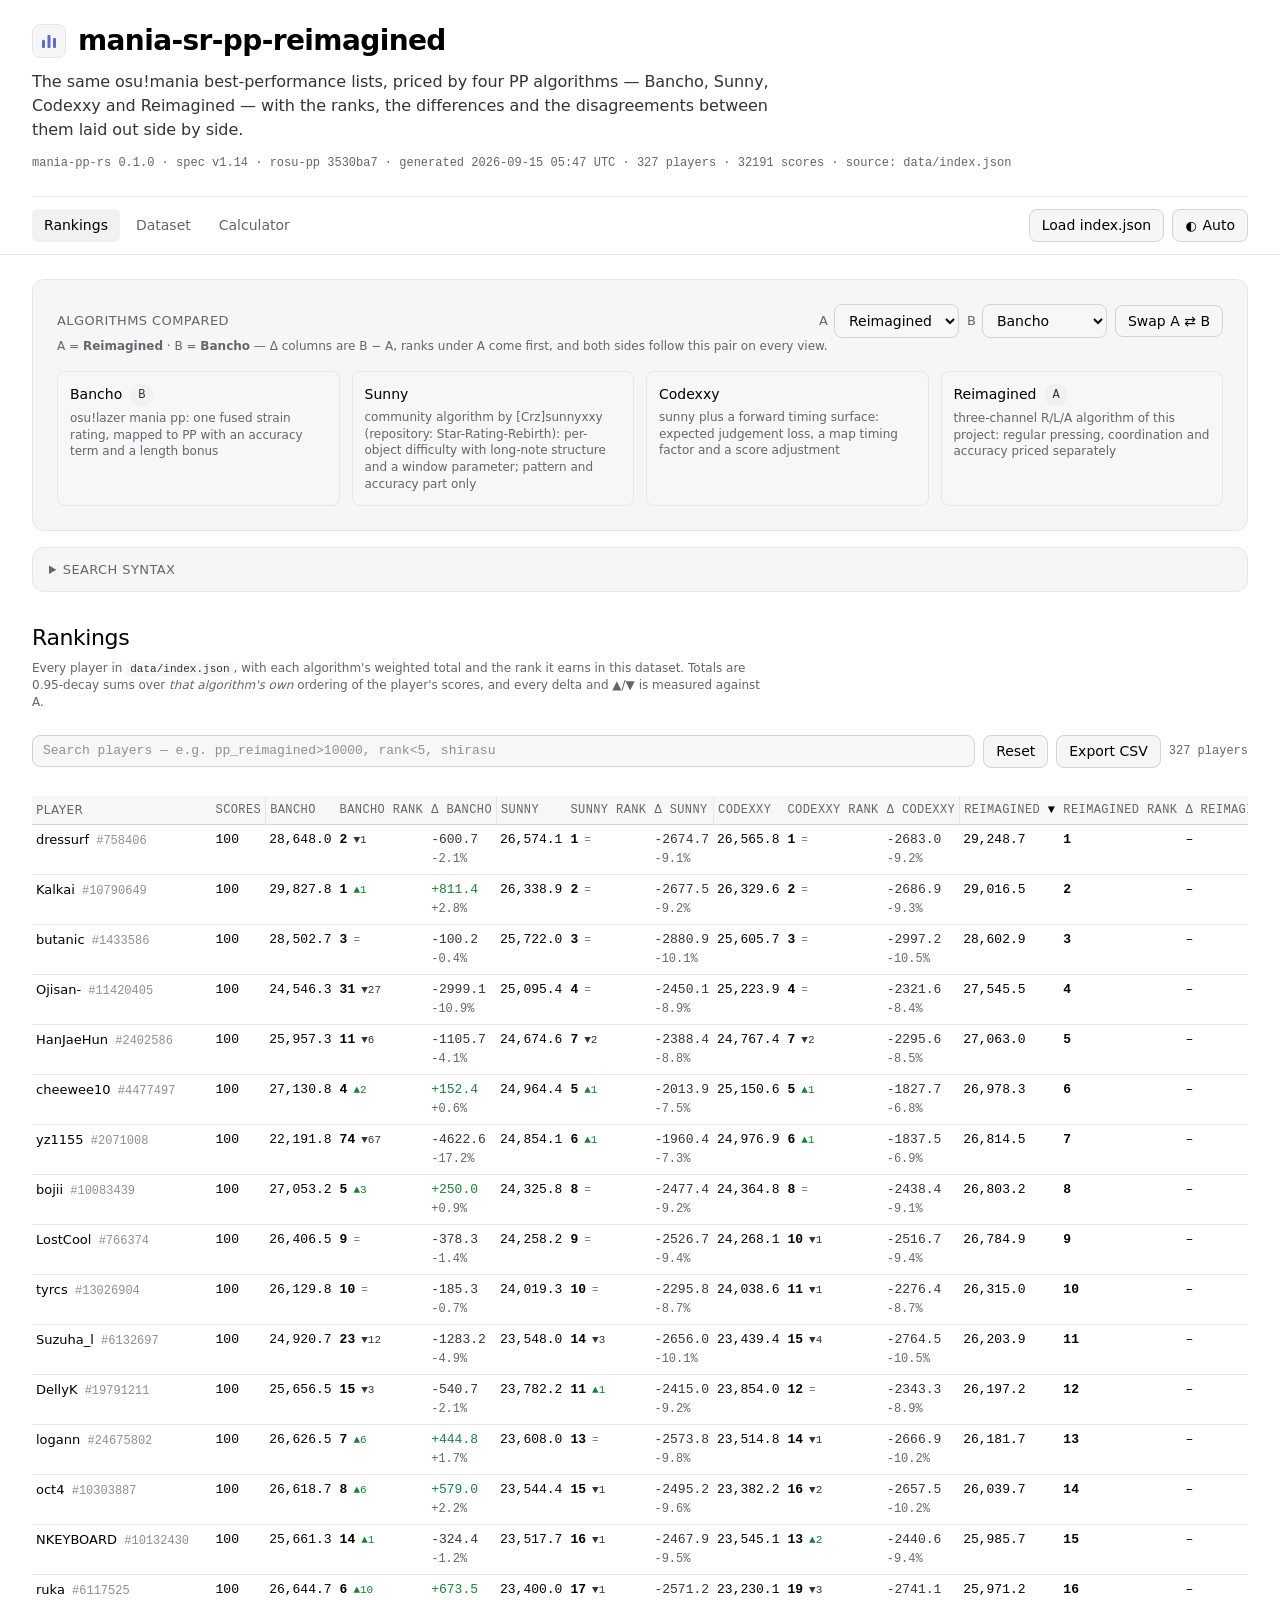
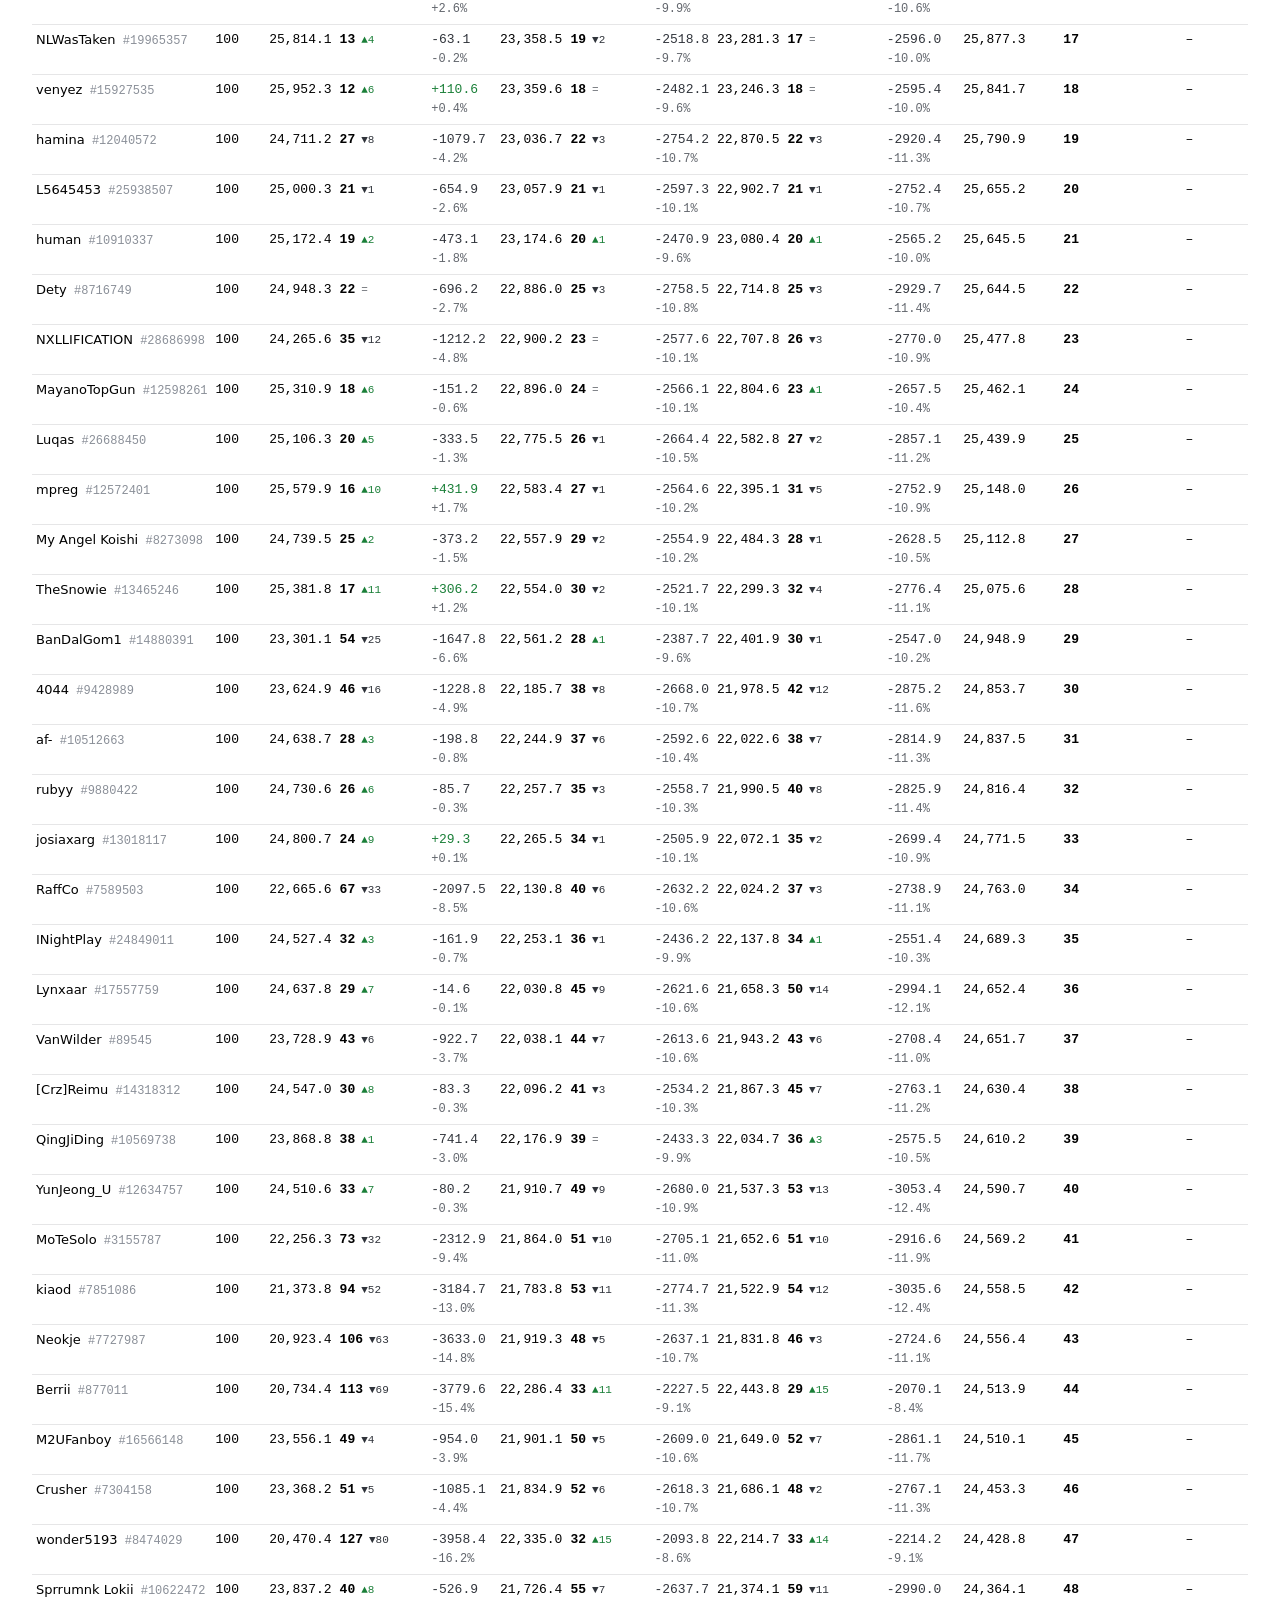
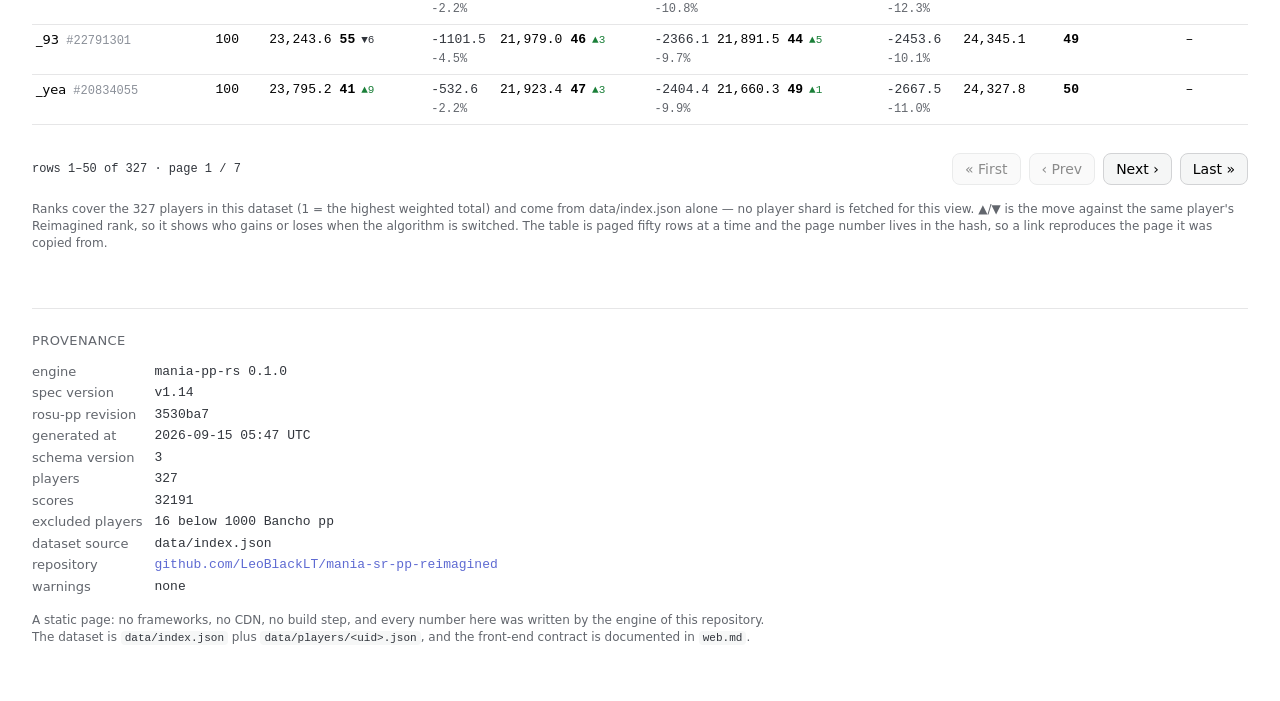
==== commit 3dc1aba9: "feat: dataset floors, pagination, player modules and a repair of the WASM CI check CI: the wasm veri" ====
--- a/docs/index.html
+++ b/docs/index.html
@@ -126,6 +126,7 @@
         <input type="search" id="players-q" autocomplete="off" spellcheck="false" placeholder="Search players — e.g. pp_reimagined>10000, rank<5, shirasu" aria-describedby="players-q-count">
         <button type="button" class="btn" id="players-reset" title="Clear this view's search and sort">Reset</button>
         <button type="button" class="btn" id="players-export">Export CSV</button>
+        <span class="filter-state" id="players-filter" hidden>filtering…</span>
         <span class="count" id="players-q-count" role="status"></span>
       </div>
     </div>
@@ -137,7 +138,15 @@
         <tbody></tbody>
       </table>
     </div>
-    <p class="more"><button type="button" class="btn" id="players-more" hidden>Show more</button></p>
+    <nav class="pager" id="players-pager" aria-label="Rankings pages" hidden>
+      <span class="count page-info" id="players-page-info" role="status"></span>
+      <span class="pager-nav">
+        <button type="button" class="btn" data-page="first" title="Go to the first page">« First</button>
+        <button type="button" class="btn" data-page="prev" title="Go to the previous page">‹ Prev</button>
+        <button type="button" class="btn" data-page="next" title="Go to the next page">Next ›</button>
+        <button type="button" class="btn" data-page="last" title="Go to the last page">Last »</button>
+      </span>
+    </nav>
     <p class="hint" id="players-note"></p>
   </section>
 
@@ -197,6 +206,7 @@
           <label class="sr-only" for="scores-q">Search scores</label>
           <input type="search" id="scores-q" autocomplete="off" spellcheck="false" placeholder="Search scores — e.g. mod=DT key=4 star<7" aria-describedby="search-state">
           <button type="button" class="btn" id="scores-reset" title="Clear this view's search and sort">Reset</button>
+          <span class="filter-state" id="scores-filter" hidden>filtering…</span>
           <span class="count" id="search-state" role="status"></span>
         </div>
         <p class="err" id="search-warn" hidden></p>
@@ -209,7 +219,65 @@
           <tbody></tbody>
         </table>
       </div>
-      <p class="more"><button type="button" class="btn" id="show-more" hidden>Show more</button></p>
+      <nav class="pager" id="scores-pager" aria-label="Score table pages" hidden>
+        <span class="count page-info" id="scores-page-info" role="status"></span>
+        <span class="pager-nav">
+          <button type="button" class="btn" data-page="first" title="Go to the first page">« First</button>
+          <button type="button" class="btn" data-page="prev" title="Go to the previous page">‹ Prev</button>
+          <button type="button" class="btn" data-page="next" title="Go to the next page">Next ›</button>
+          <button type="button" class="btn" data-page="last" title="Go to the last page">Last »</button>
+        </span>
+      </nav>
+    </section>
+
+    <!-- How the weighted total builds up: the same 0.95-decay sum the totals panel prints, drawn as a curve over the top-N scores, for A and for B. -->
+    <section class="panel" id="panel-cumulative" aria-labelledby="cumulative-title">
+      <div class="panel-head">
+        <h3 class="eyebrow" id="cumulative-title">How the weighted total builds up</h3>
+        <span class="hint">the 0.95-decay sum over the best N scores, so the height of the plateau is the total and the slope is how much each score still adds</span>
+      </div>
+      <div class="chart-wrap" id="cumulative"></div>
+      <p class="hint" id="cumulative-note"></p>
+    </section>
+
+    <!-- Pp per star: what one star of rating pays on each score under A, with the A/B disagreement carried by the dot's size and fill. -->
+    <section class="panel" id="panel-efficiency" aria-labelledby="efficiency-title">
+      <div class="panel-head">
+        <h3 class="eyebrow" id="efficiency-title">Pp per star</h3>
+        <span class="hint">A's pp divided by the score's star rating, one dot per score; the bigger the dot the more the two sides disagree, and a hollow dot means B pays more</span>
+      </div>
+      <div class="chart-wrap" id="efficiency"></div>
+      <p class="hint" id="efficiency-note"></p>
+    </section>
+
+    <!-- The ten scores each side rates highest, with the rank those same scores hold under the other side. -->
+    <section class="panel" id="panel-top" aria-labelledby="top-title">
+      <div class="panel-head">
+        <h3 class="eyebrow" id="top-title">The top ten under each algorithm</h3>
+        <span class="hint">the ten scores each side rates highest, and where those scores land under the other side</span>
+      </div>
+      <div class="top-grid" id="top-tables"></div>
+      <p class="hint" id="top-note"></p>
+    </section>
+
+    <!-- Mod family breakdown: the same families the layer table partitions by, with the share of the weighted total each of them carries. -->
+    <section class="panel" id="panel-modfamily" aria-labelledby="modfamily-title">
+      <div class="panel-head">
+        <h3 class="eyebrow" id="modfamily-title">Mod family breakdown</h3>
+        <span class="hint">each family's price and the share of the weighted total it carries, under A and under B</span>
+      </div>
+      <div class="table-wrap" id="modfamily-table"></div>
+      <p class="hint" id="modfamily-note"></p>
+    </section>
+
+    <!-- Internal parameters: the percentiles of everything the Reimagined pricing derives per score, over this whole bp list. -->
+    <section class="panel" id="panel-internals" aria-labelledby="internals-title">
+      <div class="panel-head">
+        <h3 class="eyebrow" id="internals-title">Internal parameters</h3>
+        <span class="hint">percentiles of the Reimagined internals and of the score inputs they derive from, over this whole bp list</span>
+      </div>
+      <div class="table-wrap" id="internals-table"></div>
+      <p class="hint" id="internals-note"></p>
     </section>
 
     <!-- Layer summary, computed over the whole bp list on purpose. -->
@@ -249,7 +317,7 @@
 
     <section class="panel" id="dataset-missing" hidden aria-labelledby="dataset-missing-title"></section>
 
-    <div id="dataset-body" hidden>
+    <div id="dataset-body" class="stack" hidden>
       <section class="panel" aria-labelledby="dataset-summary-title">
         <div class="panel-head"><h3 class="eyebrow" id="dataset-summary-title">At a glance</h3></div>
         <dl class="stats" id="dataset-summary"></dl>
@@ -345,7 +413,7 @@
       <p class="err" id="calc-error-text"></p>
     </section>
 
-    <div id="calc-body" hidden>
+    <div id="calc-body" class="stack" hidden>
       <section class="panel" aria-labelledby="calc-result-title">
         <div class="panel-head">
           <h3 class="eyebrow" id="calc-result-title">Result</h3>
--- a/docs/styles.css
+++ b/docs/styles.css
@@ -250,6 +250,8 @@
 
 main { margin-top: var(--sp-6); }
 .view { display: flex; flex-direction: column; gap: var(--sp-4); }
+/* A column of panels inside one view. The gap belongs on the container that actually holds the panels: `.view` only reaches its own direct children, so a plain block wrapper silently stacks everything inside it edge to edge. */
+.stack { display: flex; flex-direction: column; gap: var(--sp-4); }
 .view-head { display: flex; flex-direction: column; gap: var(--sp-2); }
 .view-head .hint { max-width: 96ch; }
 .crumbs { margin: 0; font-size: 14px; font-weight: 500; }
@@ -264,6 +266,14 @@
 .empty { color: var(--ink-subtle); font-size: 14px; margin: var(--sp-2) 0; }
 .more { margin: var(--sp-3) 0 0; }
 
+/* Pagination: the page indicator on the left of the row, the four controls on the right, in one line that wraps rather than scrolls. */
+.pager { display: flex; align-items: center; justify-content: space-between; gap: var(--sp-2); flex-wrap: wrap; margin-top: var(--sp-3); }
+.pager-nav { display: flex; align-items: center; gap: var(--sp-2); flex-wrap: wrap; }
+.page-info { color: var(--ink-muted); }
+
+/* The filtering indicator sits beside the row count it is about to replace, in the same size, so a keystroke never moves the toolbar. */
+.filter-state { font-size: 12px; color: var(--ink-tertiary); white-space: nowrap; }
+
 .toolbar { display: flex; flex-direction: column; gap: var(--sp-2); margin-bottom: var(--sp-3); }
 .search-line { display: flex; gap: var(--sp-2); align-items: center; flex-wrap: wrap; }
 input[type="search"], select {
@@ -285,7 +295,8 @@
 /* ---------------------------------------------------------------- tables -- */
 
 .table-wrap { overflow-x: auto; max-width: 100%; }
-table.grid { border-collapse: separate; border-spacing: 0; width: 100%; font-size: 13px; }
+/* Paging scrolls a long table back to its head; the sticky nav is 48 px tall, so the header row needs that much clearance to stay visible. */
+table.grid { border-collapse: separate; border-spacing: 0; width: 100%; font-size: 13px; scroll-margin-top: 72px; }
 table.grid th, table.grid td { text-align: left; padding: 5px 4px; border-bottom: 1px solid var(--hairline); vertical-align: top; }
 table.grid thead th {
   font-size: 12px; font-weight: 400; letter-spacing: 0.4px; text-transform: uppercase; color: var(--ink-subtle);
@@ -396,6 +407,36 @@
 .scatter .axis-label { fill: var(--ink-subtle); font-family: var(--sans); font-size: 11px; }
 .scatter .median-label { fill: var(--ink-muted); font-weight: 600; }
 
+/* -------------------------------------------------------- player charts -- */
+
+/* Every chart on a player page is capped in width for the same reason the histograms are: the panel is usually wider than the chart needs to be, and an SVG with `width: 100%` scales to the panel instead of to its own viewBox. */
+.chart { display: block; width: 100%; height: auto; max-width: 660px; }
+.chart text { fill: var(--ink-subtle); font-size: 10px; font-family: var(--mono); }
+.chart .y-label { fill: var(--ink-muted); }
+.chart .rule { stroke: var(--hairline); stroke-width: 1; }
+.chart .zero { stroke: var(--hairline-strong); stroke-width: 1; }
+.chart .line-a { fill: none; stroke: var(--ink); stroke-width: 1.6; }
+.chart .line-b { fill: none; stroke: var(--ink-subtle); stroke-width: 1.6; stroke-dasharray: 5 3; }
+.chart .median { stroke: var(--ink-subtle); stroke-width: 1.5; stroke-dasharray: 5 3; }
+.chart .dot { fill: var(--ink); fill-opacity: 0.3; stroke: none; cursor: pointer; }
+.chart .dot:hover { fill-opacity: 0.85; stroke: var(--ink); stroke-width: 1; }
+.chart .dot.hollow { fill: none; stroke: var(--ink-subtle); stroke-width: 1; }
+.chart .dot.hollow:hover { stroke: var(--ink); stroke-width: 1.4; }
+.chart .axis-label { fill: var(--ink-subtle); font-family: var(--sans); font-size: 11px; }
+.chart .series-label { fill: var(--ink); font-weight: 600; }
+.chart .point-label { fill: var(--ink-muted); }
+
+/* The two top-ten tables sit side by side while there is room and stack when there is not. */
+.top-grid { display: grid; grid-template-columns: repeat(auto-fit, minmax(320px, 1fr)); gap: var(--sp-4); }
+.top-grid table.grid { min-width: 0; }
+.top-grid h4 { margin-bottom: var(--sp-2); }
+
+/* The three analysis tables of a player page: a floor so the wrapper scrolls them rather than squeezing the numbers, and the same ellipsis for a long map name the score table uses. */
+table.mods, table.internals, table.top { min-width: 560px; }
+table.top .map-cell { max-width: 260px; overflow: hidden; text-overflow: ellipsis; white-space: nowrap; }
+table.internals td.layer-name { font-family: var(--mono); }
+table.internals .hint { max-width: 32ch; }
+
 /* --------------------------------------------------------------- dataset -- */
 
 .stats { display: grid; grid-template-columns: repeat(auto-fit, minmax(160px, 1fr)); gap: var(--sp-3); margin: 0; }
@@ -418,12 +459,18 @@
 .hist-card { margin: 0; border: 1px solid var(--hairline); border-radius: var(--r-md); background: var(--surface-2); padding: var(--sp-3); }
 .hist-card figcaption { display: flex; flex-direction: column; gap: 2px; margin-bottom: var(--sp-2); font-size: 14px; font-weight: 500; }
 .hist-overlay { grid-column: 1 / -1; }
-.hist { display: block; width: 100%; height: auto; }
-.hist text { fill: var(--ink-tertiary); font-size: 10px; font-family: var(--mono); }
+/* The price histograms are read at a glance, so their width is capped: an SVG with `width: 100%` keeps its viewBox aspect ratio, and inside a full-width card that is what turns a small chart into a half-metre-tall picture. The overlay gets the wider cap because its card spans the panel. */
+.hist { display: block; width: 100%; height: auto; max-width: 420px; margin: 0 auto; }
+.hist-overlay .hist { max-width: 860px; }
+.hist text { fill: var(--ink-subtle); font-size: 10px; font-family: var(--mono); }
+.hist .y-label { fill: var(--ink-muted); }
 .hist .rule { stroke: var(--hairline-strong); stroke-width: 1; }
+.hist .grid { stroke: var(--hairline); stroke-width: 1; }
 .hist .bar-a { fill: var(--ink); fill-opacity: 0.75; }
-.hist .median { stroke: var(--ink-muted); stroke-width: 1.5; stroke-dasharray: 4 3; }
-.hist .step { fill: none; stroke: var(--ink-subtle); stroke-width: 1.5; stroke-dasharray: 5 3; }
+.hist .step { fill: none; stroke: var(--ink); stroke-width: 1.5; }
+.hist .median { stroke: var(--ink); stroke-width: 1.5; stroke-dasharray: 4 3; }
+.hist .median-b { stroke: var(--ink-subtle); stroke-width: 1.5; stroke-dasharray: 2 3; }
+.hist .median-label { fill: var(--ink-muted); }
 
 table.corr { min-width: 480px; }
 table.corr th[scope="row"] { text-align: left; font-weight: 500; color: var(--ink-muted); background: none; border-bottom: 1px solid var(--hairline); text-transform: none; letter-spacing: 0; font-size: 13px; }
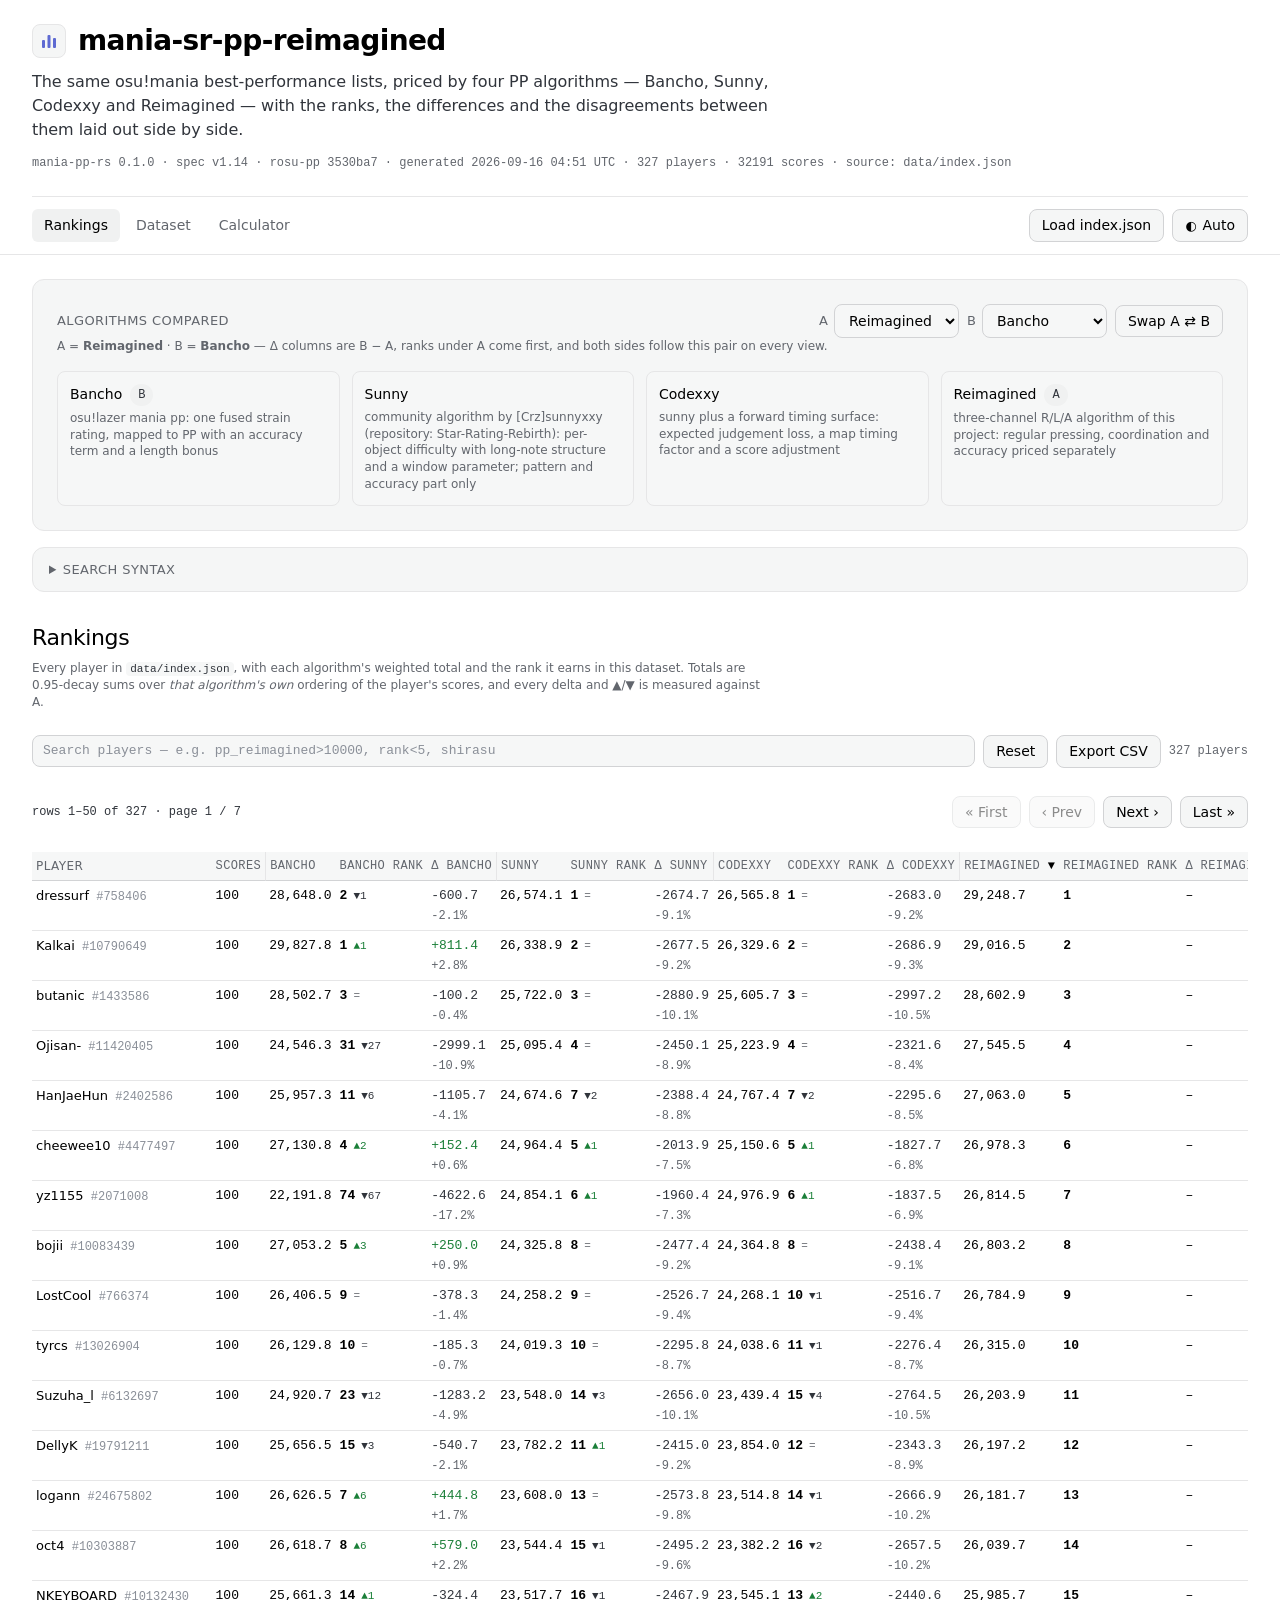
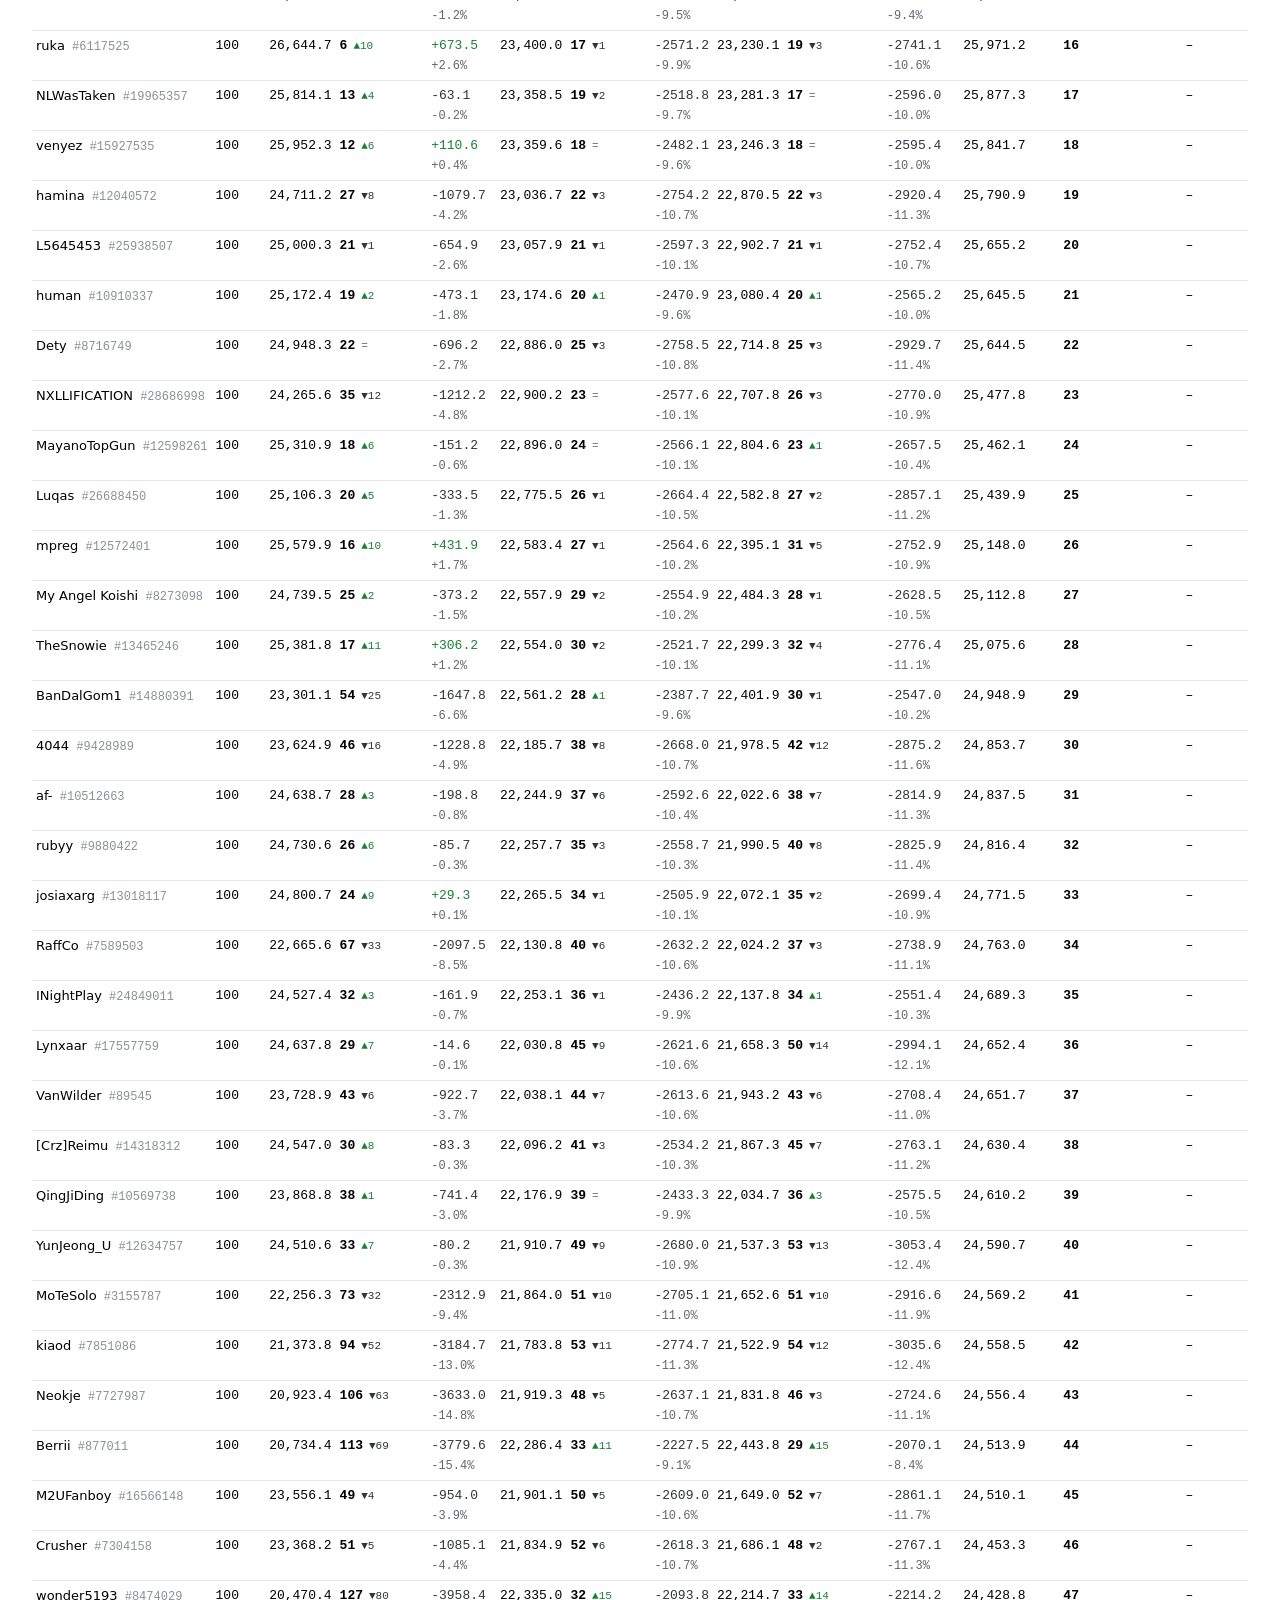
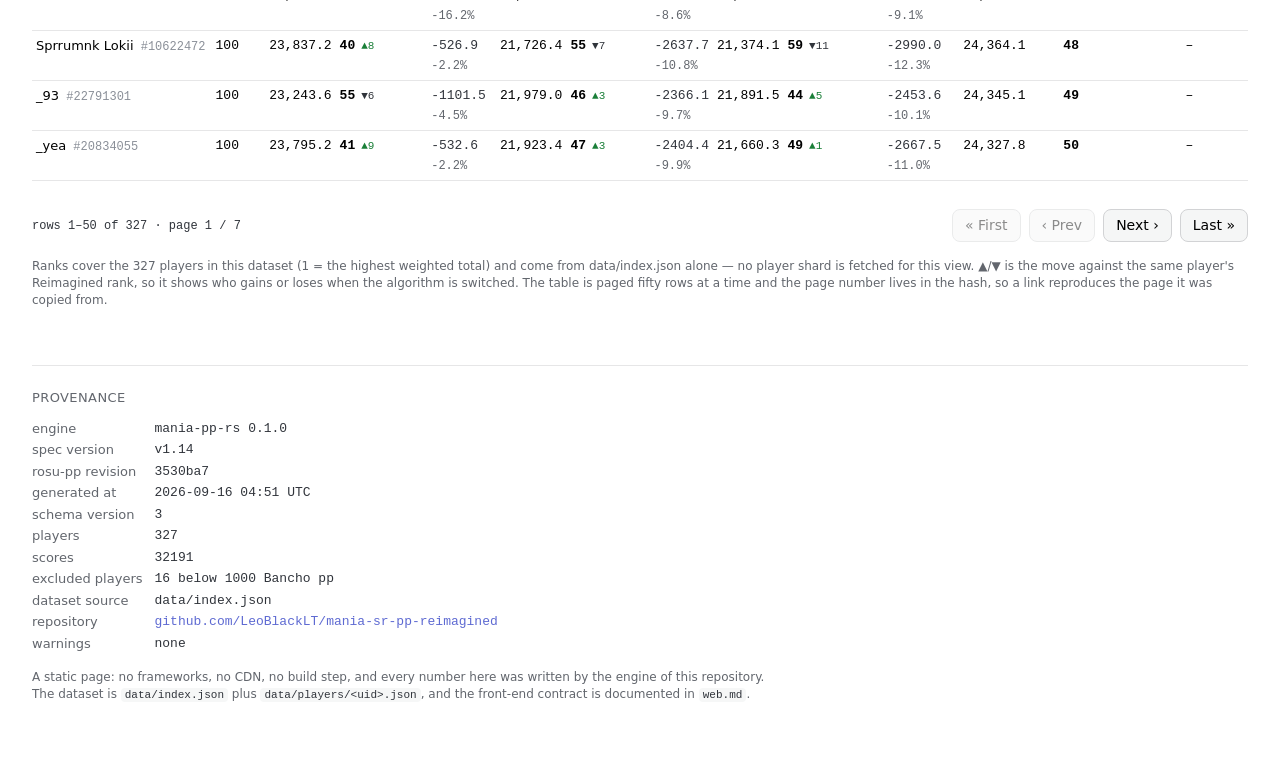
==== commit c7670306: "feat(web): page the dataset disagreements and put pager controls above every paged table The dataset" ====
--- a/docs/index.html
+++ b/docs/index.html
@@ -131,6 +131,16 @@
       </div>
     </div>
 
+    <nav class="pager pager-top" data-pager="players" aria-label="Rankings pages, top" hidden>
+      <span class="count page-info" data-pager-info="players" role="status"></span>
+      <span class="pager-nav">
+        <button type="button" class="btn" data-page="first" title="Go to the first page">« First</button>
+        <button type="button" class="btn" data-page="prev" title="Go to the previous page">‹ Prev</button>
+        <button type="button" class="btn" data-page="next" title="Go to the next page">Next ›</button>
+        <button type="button" class="btn" data-page="last" title="Go to the last page">Last »</button>
+      </span>
+    </nav>
+
     <div class="table-wrap">
       <table class="grid rankings" id="players-table" aria-describedby="players-note">
         <caption class="sr-only">Players in the dataset with each algorithm's weighted total pp and rank</caption>
@@ -138,8 +148,8 @@
         <tbody></tbody>
       </table>
     </div>
-    <nav class="pager" id="players-pager" aria-label="Rankings pages" hidden>
-      <span class="count page-info" id="players-page-info" role="status"></span>
+    <nav class="pager" data-pager="players" aria-label="Rankings pages" hidden>
+      <span class="count page-info" data-pager-info="players" role="status"></span>
       <span class="pager-nav">
         <button type="button" class="btn" data-page="first" title="Go to the first page">« First</button>
         <button type="button" class="btn" data-page="prev" title="Go to the previous page">‹ Prev</button>
@@ -212,15 +222,8 @@
         <p class="err" id="search-warn" hidden></p>
       </div>
 
-      <div class="table-wrap">
-        <table class="grid scores" id="score-table">
-          <caption class="sr-only">This player's scores with each algorithm's pp, the rank under A and B, and the breakdown</caption>
-          <thead></thead>
-          <tbody></tbody>
-        </table>
-      </div>
-      <nav class="pager" id="scores-pager" aria-label="Score table pages" hidden>
-        <span class="count page-info" id="scores-page-info" role="status"></span>
+      <nav class="pager pager-top" data-pager="scores" aria-label="Score table pages, top" hidden>
+        <span class="count page-info" data-pager-info="scores" role="status"></span>
         <span class="pager-nav">
           <button type="button" class="btn" data-page="first" title="Go to the first page">« First</button>
           <button type="button" class="btn" data-page="prev" title="Go to the previous page">‹ Prev</button>
@@ -228,6 +231,23 @@
           <button type="button" class="btn" data-page="last" title="Go to the last page">Last »</button>
         </span>
       </nav>
+
+      <div class="table-wrap">
+        <table class="grid scores" id="score-table">
+          <caption class="sr-only">This player's scores with each algorithm's pp, the rank under A and B, and the breakdown</caption>
+          <thead></thead>
+          <tbody></tbody>
+        </table>
+      </div>
+      <nav class="pager" data-pager="scores" aria-label="Score table pages" hidden>
+        <span class="count page-info" data-pager-info="scores" role="status"></span>
+        <span class="pager-nav">
+          <button type="button" class="btn" data-page="first" title="Go to the first page">« First</button>
+          <button type="button" class="btn" data-page="prev" title="Go to the previous page">‹ Prev</button>
+          <button type="button" class="btn" data-page="next" title="Go to the next page">Next ›</button>
+          <button type="button" class="btn" data-page="last" title="Go to the last page">Last »</button>
+        </span>
+      </nav>
     </section>
 
     <!-- How the weighted total builds up: the same 0.95-decay sum the totals panel prints, drawn as a curve over the top-N scores, for A and for B. -->
@@ -364,8 +384,25 @@
           <h3 class="eyebrow" id="ds-disagree-title">Widest disagreements</h3>
           <span class="hint">the scores the algorithms price most differently, each linking to its player and to osu!</span>
         </div>
+        <nav class="pager pager-top" data-pager="dataset" aria-label="Disagreement table pages, top" hidden>
+          <span class="count page-info" data-pager-info="dataset" role="status"></span>
+          <span class="pager-nav">
+            <button type="button" class="btn" data-page="first" title="Go to the first page">« First</button>
+            <button type="button" class="btn" data-page="prev" title="Go to the previous page">‹ Prev</button>
+            <button type="button" class="btn" data-page="next" title="Go to the next page">Next ›</button>
+            <button type="button" class="btn" data-page="last" title="Go to the last page">Last »</button>
+          </span>
+        </nav>
         <div class="table-wrap" id="ds-disagree"></div>
-        <p class="more"><button type="button" class="btn" id="ds-more" hidden>Show more</button></p>
+        <nav class="pager" data-pager="dataset" aria-label="Disagreement table pages" hidden>
+          <span class="count page-info" data-pager-info="dataset" role="status"></span>
+          <span class="pager-nav">
+            <button type="button" class="btn" data-page="first" title="Go to the first page">« First</button>
+            <button type="button" class="btn" data-page="prev" title="Go to the previous page">‹ Prev</button>
+            <button type="button" class="btn" data-page="next" title="Go to the next page">Next ›</button>
+            <button type="button" class="btn" data-page="last" title="Go to the last page">Last »</button>
+          </span>
+        </nav>
         <p class="hint" id="ds-disagree-note"></p>
       </section>
     </div>
--- a/docs/styles.css
+++ b/docs/styles.css
@@ -268,6 +268,8 @@
 
 /* Pagination: the page indicator on the left of the row, the four controls on the right, in one line that wraps rather than scrolls. */
 .pager { display: flex; align-items: center; justify-content: space-between; gap: var(--sp-2); flex-wrap: wrap; margin-top: var(--sp-3); }
+/* The copy above a long table: the same controls, sitting where the reader already is, so reaching the next page never costs a scroll up and a scroll back down. */
+.pager-top { margin-top: 0; margin-bottom: var(--sp-2); }
 .pager-nav { display: flex; align-items: center; gap: var(--sp-2); flex-wrap: wrap; }
 .page-info { color: var(--ink-muted); }
 
